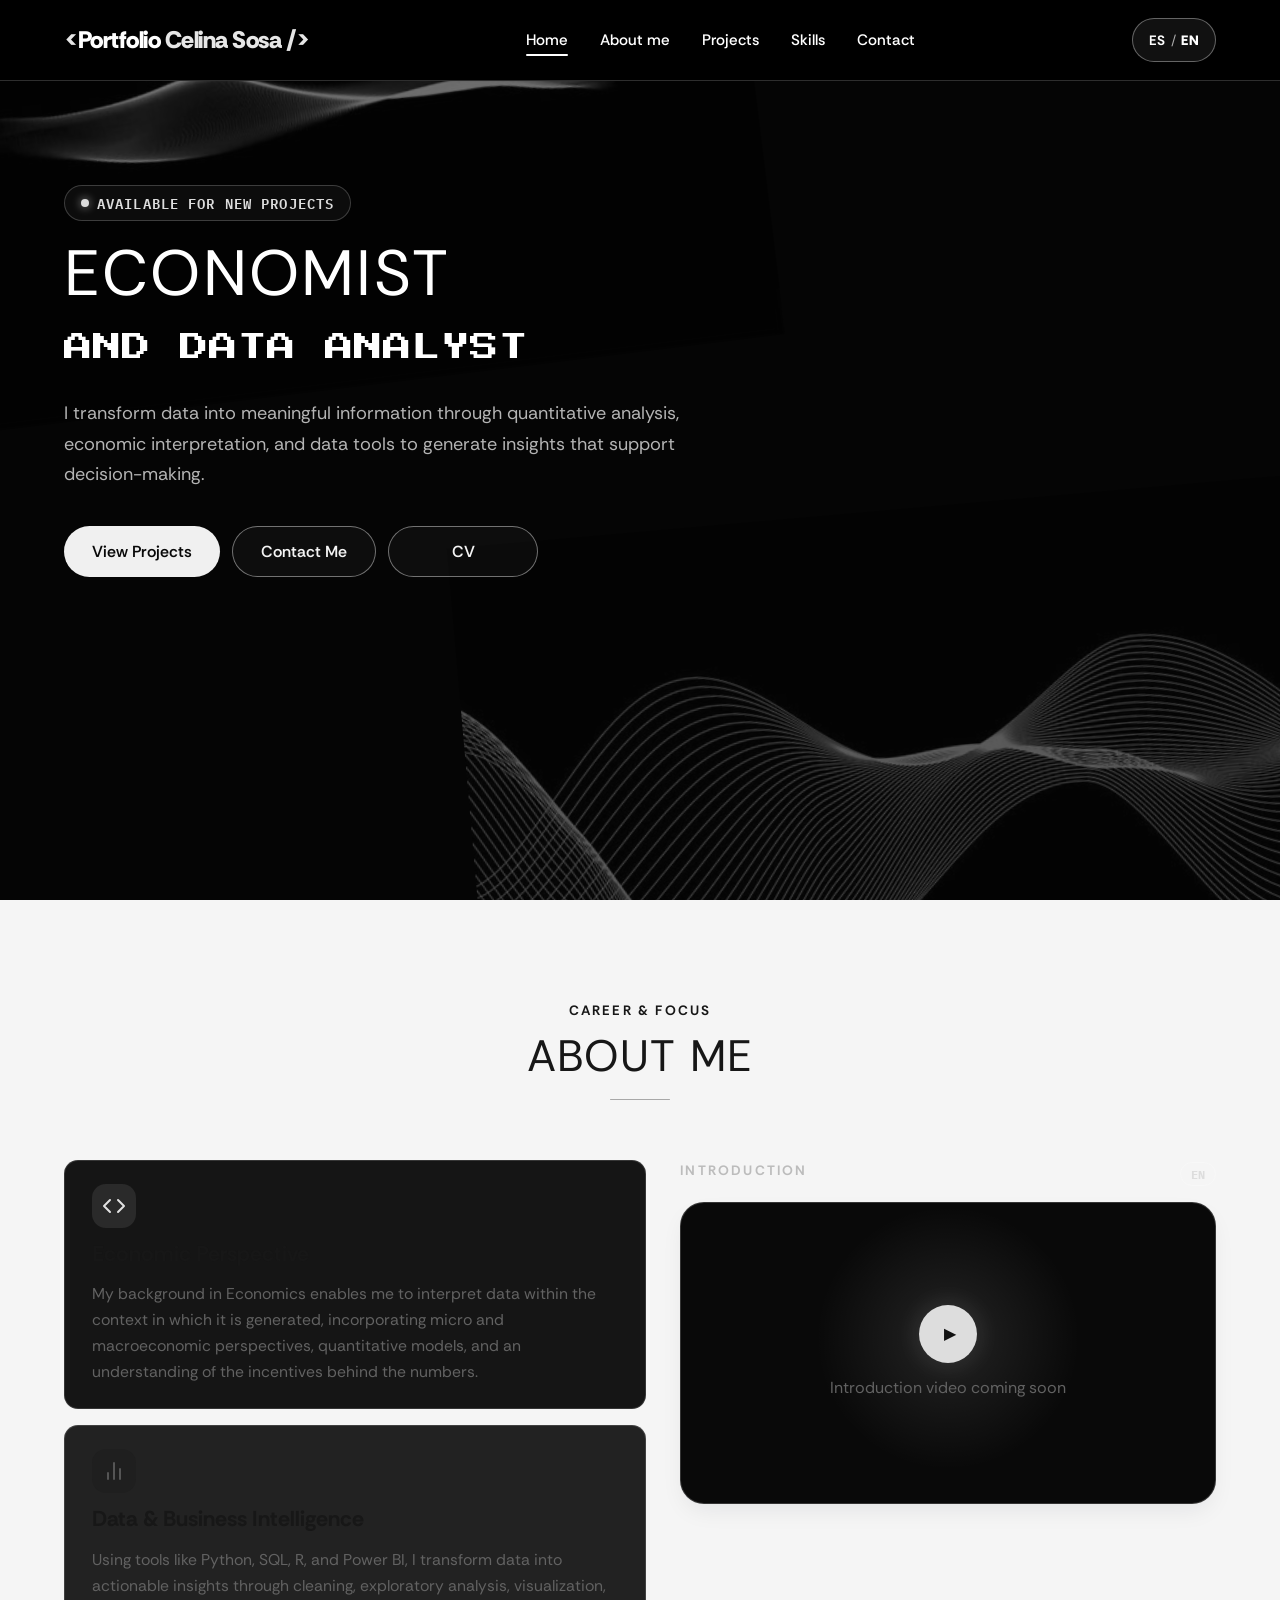
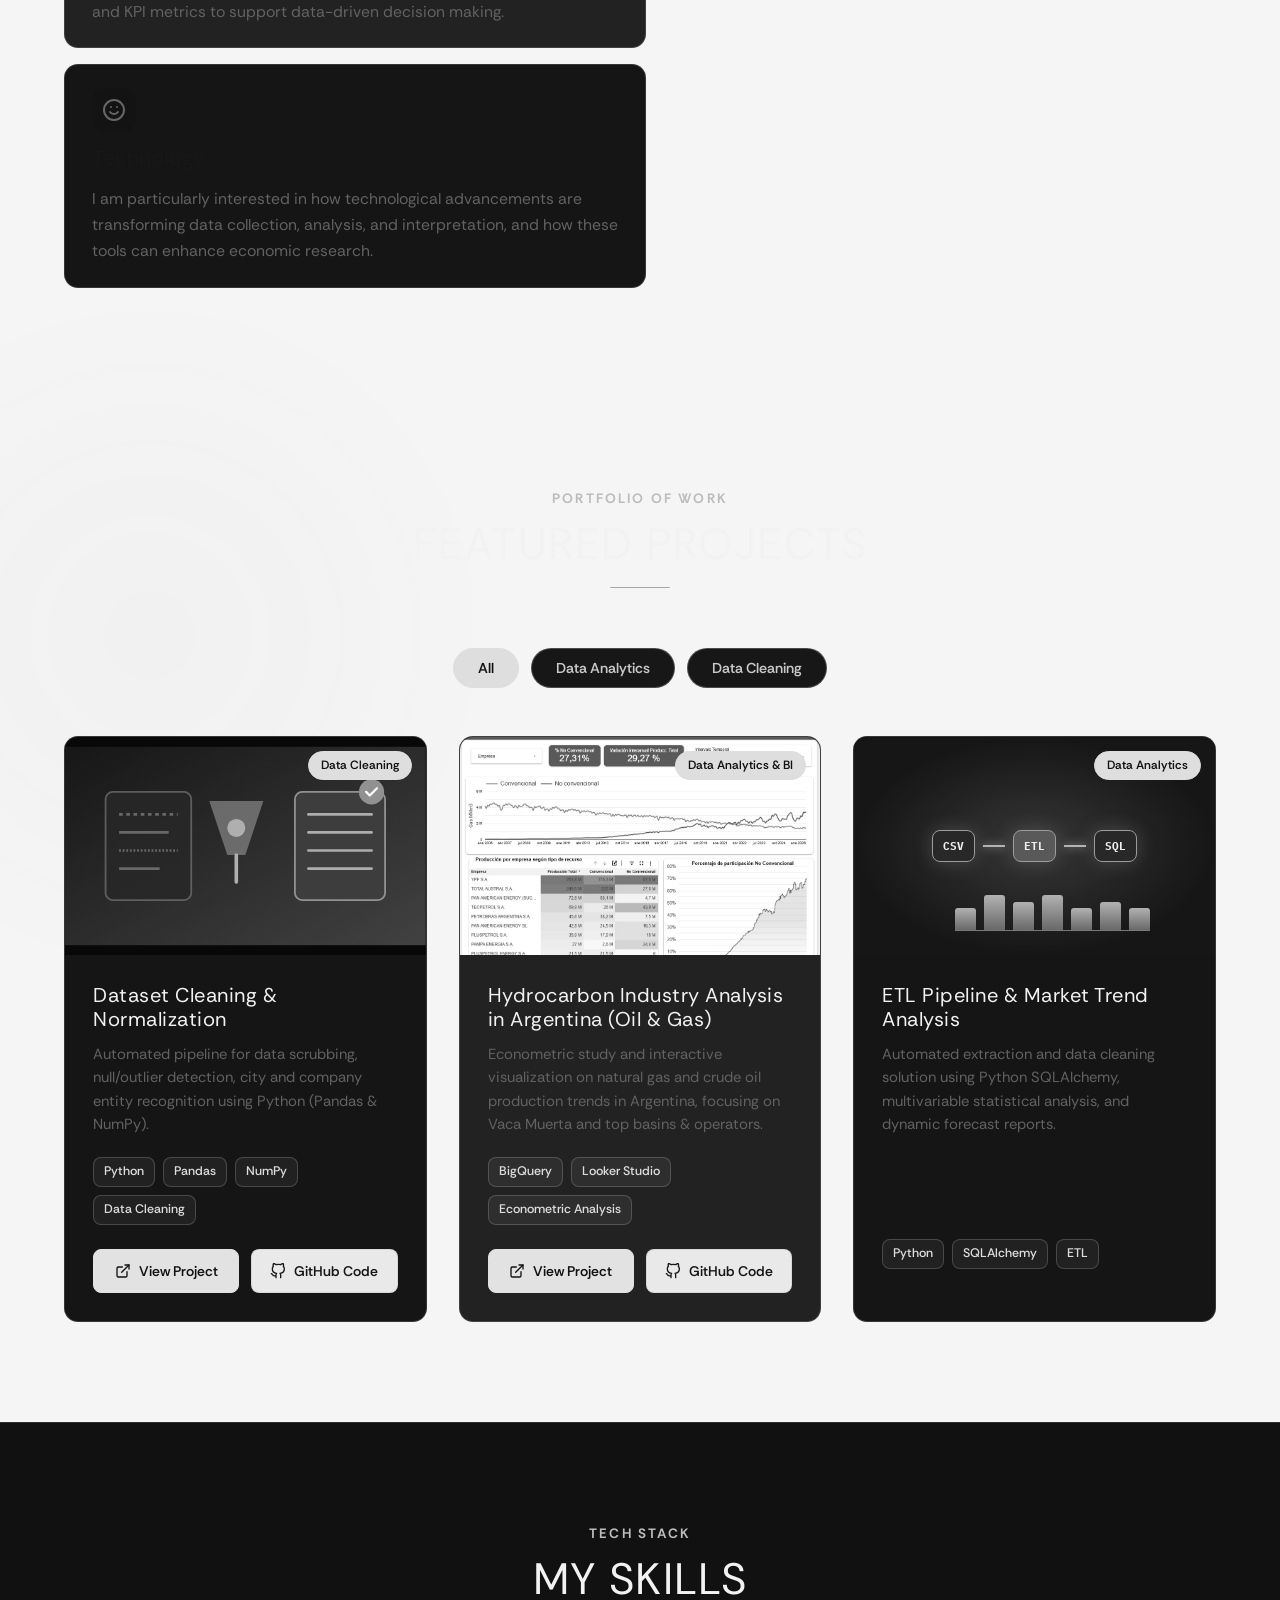
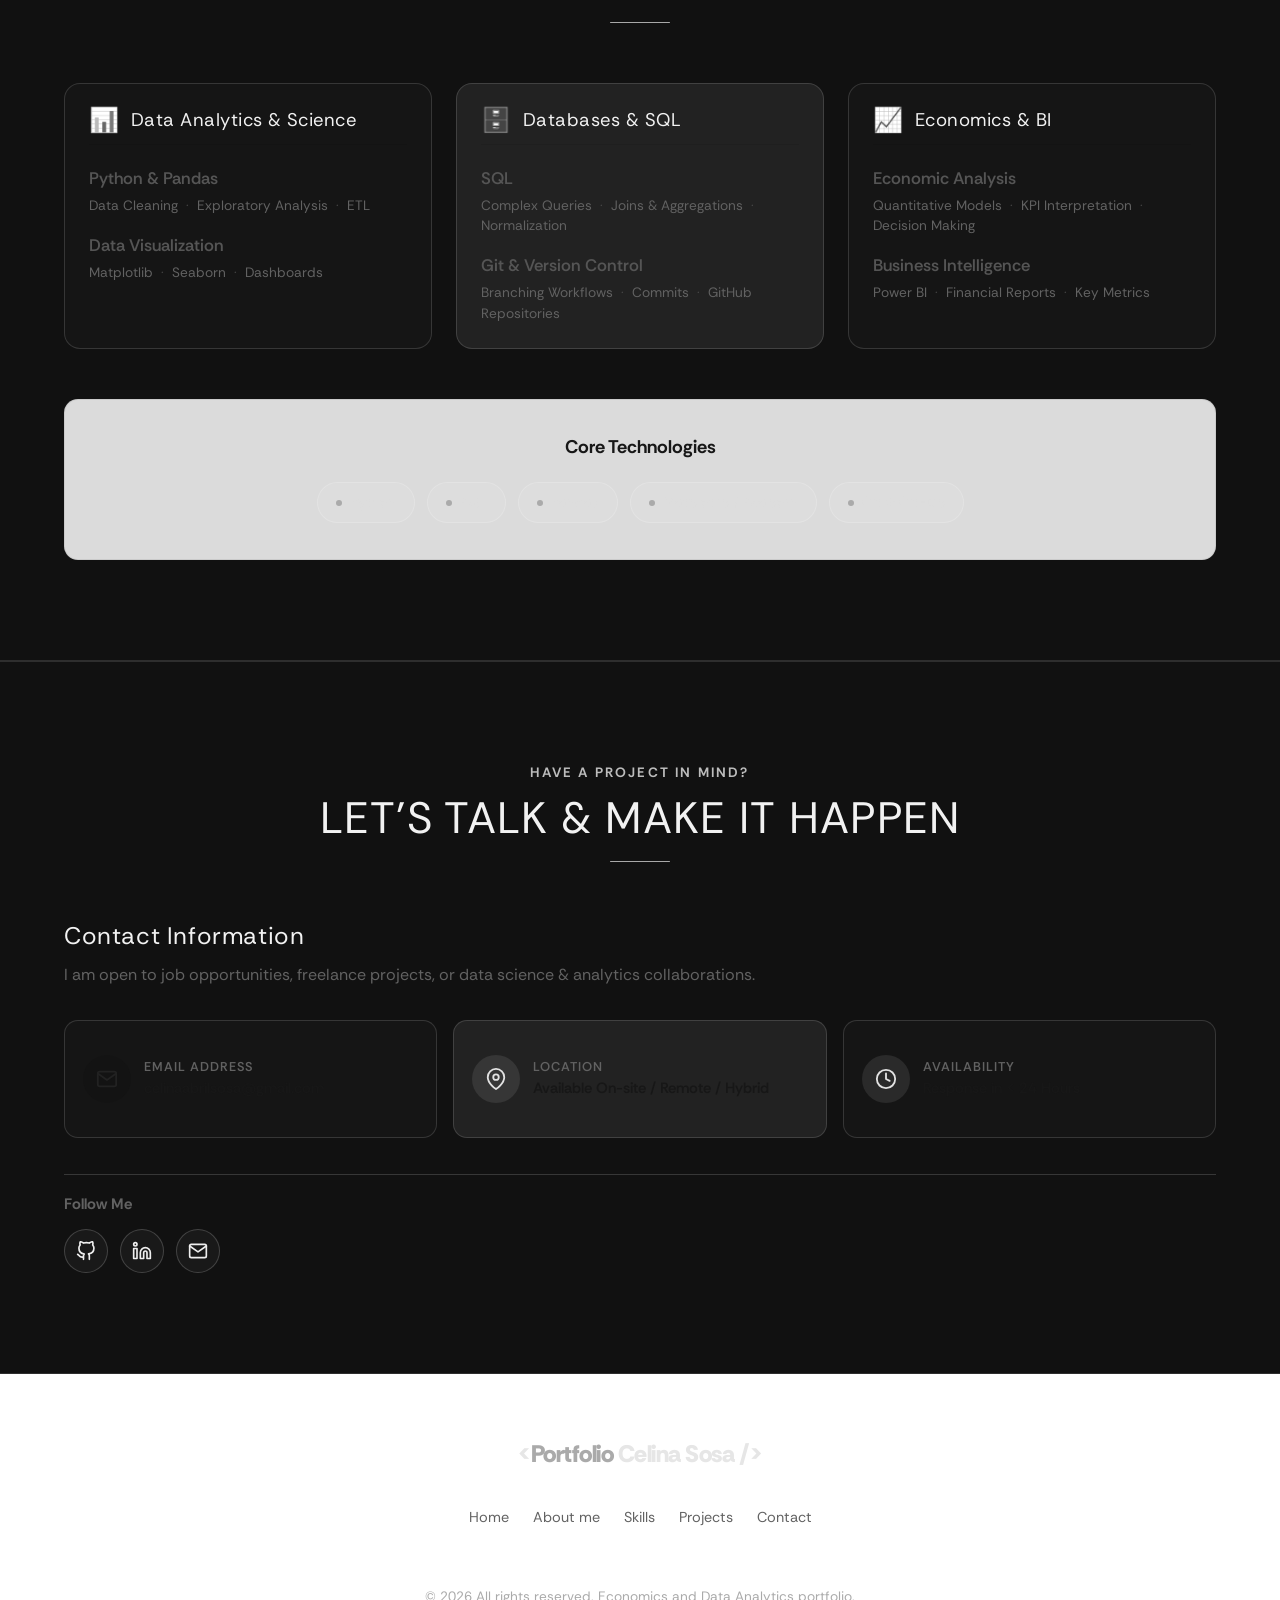
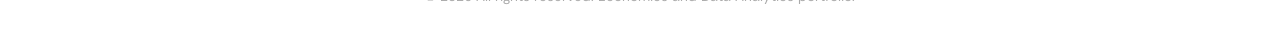
==== index.html @ a2375ee2 "New hero and main" ====
<!DOCTYPE html>
<html lang="es" data-theme="dark">

<head>
  <meta charset="UTF-8">
  <meta name="viewport" content="width=device-width, initial-scale=1.0">
  <meta name="description" content="Portfolio profesional de Analista de Datos. Proyectos, habilidades y contacto."
    data-i18n-content="meta_description">
  <meta name="author" content=" Analista de Datos">
  <title data-i18n="doc_title">Portfolio Profesional | Data Analyst</title>

  <!-- Preconnect para Google Fonts -->
  <link rel="preconnect" href="https://fonts.googleapis.com">
  <link rel="preconnect" href="https://fonts.gstatic.com" crossorigin>
  <link
    href="https://fonts.googleapis.com/css2?family=IBM+Plex+Mono:wght@400;500;600;700&family=Rethink+Sans:ital,wght@0,400..800;1,400..800&display=swap"
    rel="stylesheet">

  <!-- CSS Principal -->
  <link rel="stylesheet" href="style.css">
</head>

<body>

  <!-- Background Animated Gradient Glows -->
  <div class="bg-glow bg-glow-1" aria-hidden="true"></div>
  <div class="bg-glow bg-glow-2" aria-hidden="true"></div>

  <!-- Header / Navegación Sticky -->
  <header class="navbar" id="navbar">
    <div class="container nav-container">
      <a href="#hero" class="brand-logo" aria-label="Ir al inicio" data-i18n-aria="aria_logo">
        <span class="brand-accent">&lt;</span>Portfolio<span class="brand-highlight"> Celina Sosa</span><span
          class="brand-accent">
          /&gt;</span>
      </a>

      <!-- Menú de navegación de escritorio -->
      <nav class="nav-menu" id="nav-menu" aria-label="Navegación principal" data-i18n-aria="aria_nav">
        <ul class="nav-list">
          <li class="nav-item"><a href="#hero" class="nav-link active" data-i18n="nav_home">Inicio</a></li>
          <li class="nav-item"><a href="#about" class="nav-link" data-i18n="nav_about">Sobre mí</a></li>
          <li class="nav-item"><a href="#projects" class="nav-link" data-i18n="nav_projects">Proyectos</a></li>
          <li class="nav-item"><a href="#skills" class="nav-link" data-i18n="nav_skills">Habilidades</a></li>
          <li class="nav-item"><a href="#contact" class="nav-link" data-i18n="nav_contact">Contacto</a></li>
        </ul>
      </nav>

      <div class="nav-actions">
        <!-- Botón Cambio de Idioma ES / EN -->
        <button id="lang-toggle" class="lang-toggle-btn" aria-label="Switch to English"
          title="Cambiar idioma / Switch language">
          <span class="lang-option lang-es active">ES</span>
          <span class="lang-divider">/</span>
          <span class="lang-option lang-en">EN</span>
        </button>


        <!-- Botón Hamburguesa Móvil -->
        <button id="hamburger-btn" class="hamburger-btn" aria-label="Abrir menú de navegación" aria-expanded="false"
          aria-controls="nav-menu" data-i18n-aria="aria_hamburger">
          <span class="hamburger-line"></span>
          <span class="hamburger-line"></span>
          <span class="hamburger-line"></span>
        </button>
      </div>
    </div>
  </header>

  <main>
    <!-- Sección Principal (Hero) -->
    <section id="hero" class="hero-section">
      <div class="hero-waves" aria-hidden="true">
        <img class="hero-wave hero-wave-soft" src="assets/hero-wave-soft.jpeg" alt="">
        <img class="hero-wave hero-wave-mesh" src="assets/hero-wave-mesh.jpeg" alt="">
      </div>
      <div class="hero-intro">
        <div class="hero-intro-copy">
          <h2 data-i18n="intro_title">Portfolio de Celina Sosa</h2>
        </div>
        <div class="hero-intro-visual"><img src="assets/motion.gif" alt="" fetchpriority="high"></div>
      </div>
      <div class="container hero-grid">
        <div class="hero-content">
          <div class="badge-pill"><span class="status-dot"></span><span data-i18n="hero_badge">Disponible para nuevos
              proyectos</span></div>
          <h1 class="hero-title"><span data-i18n="hero_title_line1">Economista</span><br><span
              class="gradient-text role-code-font" data-i18n="hero_title_line2">y analista de datos</span></h1>
          <p class="hero-description" data-i18n="hero_desc">Transformo datos en información relevante mediante el
            análisis cuantitativo, la interpretación económica y herramientas tecnológicas para generar insights que
            apoyen la toma de decisiones.</p>
          <div class="hero-cta-group">
            <a href="#projects" class="btn btn-primary"><span data-i18n="hero_cta_projects">Ver Proyectos</span></a>
            <a href="#contact" class="btn btn-outline"><span data-i18n="hero_cta_contact">Contactarme</span></a>
            <a class="btn btn-outline cv-button" data-cv-link
              href="https://drive.google.com/file/d/1ztenCjvFiGhEvRjSkT341lJu-cEthqbt/view?usp=sharing" target="_blank"
              rel="noopener noreferrer" data-i18n="cv_download" data-i18n-title="cv_title"
              title="Descargar CV en español">CV</a>
          </div>
        </div>
      </div>
    </section>

    <!-- Sección Sobre Mí -->
    <section id="about" class="section">
      <div class="container">
        <div class="section-header text-center">
          <span class="section-subtitle" data-i18n="about_subtitle">Trayectoria & Enfoque</span>
          <h2 class="section-title" data-i18n="about_title">Sobre Mí</h2>
          <div class="title-underline"></div>
        </div>

        <div class="about-layout">
          <div class="about-copy">
            <div class="about-card glass-card">
              <div class="about-icon">
                <svg xmlns="http://www.w3.org/2000/svg" width="32" height="32" viewBox="0 0 24 24" fill="none"
                  stroke="currentColor" stroke-width="2" stroke-linecap="round" stroke-linejoin="round">
                  <polyline points="16 18 22 12 16 6"></polyline>
                  <polyline points="8 6 2 12 8 18"></polyline>
                </svg>
              </div>
              <h3 data-i18n="about_card1_title">Perspectiva Económica</h3>
              <p data-i18n="about_card1_desc">
                Mi formación en Economía me permite interpretar los datos dentro del contexto en el que se generan,
                incorporando una perspectiva micro y macroeconómica, modelos cuantitativos y una comprensión de los
                incentivos y relaciones que existen detrás de los números.
              </p>
            </div>

            <div class="about-card glass-card">
              <div class="about-icon icon-emerald">
                <svg xmlns="http://www.w3.org/2000/svg" width="32" height="32" viewBox="0 0 24 24" fill="none"
                  stroke="currentColor" stroke-width="2" stroke-linecap="round" stroke-linejoin="round">
                  <line x1="18" y1="20" x2="18" y2="10"></line>
                  <line x1="12" y1="20" x2="12" y2="4"></line>
                  <line x1="6" y1="20" x2="6" y2="14"></line>
                </svg>
              </div>
              <h3 data-i18n="about_card2_title">Data & Business Intelligence</h3>
              <p data-i18n="about_card2_desc">
                A partir de herramientas como Python, SQL, R y Power BI, transformo datos en información útil mediante
                procesos de limpieza, análisis, visualización y construcción
                de KPIs, buscando responder preguntas concretas y facilitar la toma de decisiones.
              </p>
            </div>

            <div class="about-card glass-card">
              <div class="about-icon icon-purple">
                <svg xmlns="http://www.w3.org/2000/svg" width="32" height="32" viewBox="0 0 24 24" fill="none"
                  stroke="currentColor" stroke-width="2" stroke-linecap="round" stroke-linejoin="round">
                  <circle cx="12" cy="12" r="10"></circle>
                  <path d="M8 14s1.5 2 4 2 4-2 4-2"></path>
                  <line x1="9" y1="9" x2="9.01" y2="9"></line>
                  <line x1="15" y1="9" x2="15.01" y2="9"></line>
                </svg>
              </div>
              <h3 data-i18n="about_card3_title">Tecnología</h3>
              <p data-i18n="about_card3_desc">
                Me interesa especialmente cómo los avances tecnológicos están transformando la forma en que recopilamos,
                analizamos e interpretamos información, y cómo estas herramientas pueden potenciar el análisis
                económico.
              </p>
            </div>
          </div>
          <div class="about-video-column">
            <div class="video-heading"><span class="section-subtitle" data-i18n="video_label">Presentación</span><span
                class="video-language" id="video-language">ES</span></div>
            <div class="video-frame" id="video-frame">
              <iframe id="about-video" title="Video de presentación de Celina Sosa" src=""
                allow="accelerometer; autoplay; clipboard-write; encrypted-media; gyroscope; picture-in-picture; web-share"
                referrerpolicy="strict-origin-when-cross-origin" allowfullscreen hidden></iframe>
              <div class="video-placeholder" id="video-placeholder"><span class="play-icon">▶</span>
                <p data-i18n="video_placeholder">Video de presentación próximamente</p>
              </div>
            </div>
          </div>
        </div>
      </div>
    </section>

    <!-- Sección Proyectos -->
    <section id="projects" class="section">
      <div class="container">
        <div class="section-header text-center">
          <span class="section-subtitle" data-i18n="projects_subtitle">Portafolio de Trabajos</span>
          <h2 class="section-title" data-i18n="projects_title">Proyectos Destacados</h2>
          <div class="title-underline"></div>
        </div>

        <!-- Filtros de Proyectos -->
        <div class="project-filters">
          <button class="filter-btn active" data-filter="all" data-i18n="filter_all">Todos</button>
          <button class="filter-btn" data-filter="data" data-i18n="filter_data">Análisis de Datos</button>
          <button class="filter-btn" data-filter="cleaning" data-i18n="filter_cleaning">Limpieza de Datos</button>
        </div>

        <!-- Grilla de Proyectos -->
        <div class="projects-grid" id="projects-grid">

          <!-- Proyecto 1: Limpieza & Transformación de Datos -->
          <article class="project-card glass-card" data-category="cleaning">
            <div class="project-image-container">
              <div class="project-illustration illustration-cleaning">
                <svg xmlns="http://www.w3.org/2000/svg" viewBox="0 0 400 220" width="100%" height="100%">
                  <rect width="400" height="220" fill="url(#cleanGrad)" />
                  <defs>
                    <linearGradient id="cleanGrad" x1="0%" y1="0%" x2="100%" y2="100%">
                      <stop offset="0%" stop-color="#0f172a" />
                      <stop offset="100%" stop-color="#134e4a" />
                    </linearGradient>
                  </defs>
                  <!-- Data cleaning / filtering visual -->
                  <!-- Raw dirty data block -->
                  <rect x="45" y="50" width="95" height="120" rx="8" fill="#1e293b" stroke="#f43f5e" stroke-width="2"
                    opacity="0.85" />
                  <line x1="60" y1="75" x2="125" y2="75" stroke="#f43f5e" stroke-width="3" stroke-dasharray="4,4" />
                  <line x1="60" y1="95" x2="115" y2="95" stroke="#f43f5e" stroke-width="3" />
                  <line x1="60" y1="115" x2="125" y2="115" stroke="#f43f5e" stroke-width="3" stroke-dasharray="2,2" />
                  <line x1="60" y1="135" x2="105" y2="135" stroke="#f43f5e" stroke-width="3" />

                  <!-- Funnel / Filter Process -->
                  <polygon points="160,60 220,60 200,120 180,120" fill="#0d9488" opacity="0.85" />
                  <path d="M 190 120 L 190 150" stroke="#2dd4bf" stroke-width="4" stroke-linecap="round" />
                  <circle cx="190" cy="90" r="10" fill="#2dd4bf" />

                  <!-- Clean purified data block -->
                  <rect x="255" y="50" width="100" height="120" rx="8" fill="#064e3b" stroke="#10b981"
                    stroke-width="2" />
                  <line x1="270" y1="75" x2="340" y2="75" stroke="#34d399" stroke-width="3" stroke-linecap="round" />
                  <line x1="270" y1="95" x2="340" y2="95" stroke="#34d399" stroke-width="3" stroke-linecap="round" />
                  <line x1="270" y1="115" x2="340" y2="115" stroke="#34d399" stroke-width="3" stroke-linecap="round" />
                  <line x1="270" y1="135" x2="340" y2="135" stroke="#34d399" stroke-width="3" stroke-linecap="round" />
                  <!-- Checkmark on clean data -->
                  <circle cx="340" cy="50" r="14" fill="#10b981" />
                  <path d="M 334 50 L 338 54 L 346 46" fill="none" stroke="#ffffff" stroke-width="2.5"
                    stroke-linecap="round" stroke-linejoin="round" />
                </svg>
              </div>
              <span class="project-category-tag" data-i18n="tag_cleaning">Limpieza de Datos</span>
            </div>
            <div class="project-content">
              <h3 class="project-title" data-i18n="p1_title">Limpieza & Normalización de Datasets</h3>
              <p class="project-description" data-i18n="p1_desc">
                Pipeline automatizado para depuración, detección de valores nulos/anómalos, reconocimiento de
                localidades y empresas utilizando Python (Pandas y Numpy).
              </p>
              <div class="project-techs">
                <span class="tag">Python</span>
                <span class="tag">Pandas</span>
                <span class="tag">NumPy</span>
                <span class="tag">Data Cleaning</span>
              </div>
              <div class="project-links">
                <button class="btn-project btn-project-primary" onclick="openModal('modal-limpieza-datos')">
                  <svg xmlns="http://www.w3.org/2000/svg" width="16" height="16" viewBox="0 0 24 24" fill="none"
                    stroke="currentColor" stroke-width="2" stroke-linecap="round" stroke-linejoin="round">
                    <path d="M18 13v6a2 2 0 0 1-2 2H5a2 2 0 0 1-2-2V8a2 2 0 0 1 2-2h6"></path>
                    <polyline points="15 3 21 3 21 9"></polyline>
                    <line x1="10" y1="14" x2="21" y2="3"></line>
                  </svg>
                  <span data-i18n="btn_view_project">Ver Proyecto</span>
                </button>
                <a href="https://github.com/EconoCelina/Perfil-Exportador-de-Santa-Fe" target="_blank"
                  rel="noopener noreferrer" class="btn-project btn-project-github">
                  <svg xmlns="http://www.w3.org/2000/svg" width="16" height="16" viewBox="0 0 24 24" fill="none"
                    stroke="currentColor" stroke-width="2" stroke-linecap="round" stroke-linejoin="round">
                    <path
                      d="M9 19c-5 1.5-5-2.5-7-3m14 6v-3.87a3.37 3.37 0 0 0-.94-2.61c3.14-.35 6.44-1.54 6.44-7A5.44 5.44 0 0 0 20 4.77 5.07 5.07 0 0 0 19.91 1S18.73.65 16 2.48a13.38 13.38 0 0 0-7 0C6.27.65 5.09 1 5.09 1A5.07 5.07 0 0 0 5 4.77a5.44 5.44 0 0 0-1.5 3.78c0 5.42 3.3 6.61 6.44 7A3.37 3.37 0 0 0 9 18.13V22">
                    </path>
                  </svg>
                  <span data-i18n="btn_github">Código en GitHub</span>
                </a>
              </div>
            </div>
          </article>

          <!-- Proyecto 2: Análisis de la Industria Hidrocarburífera (Petróleo & Gas) -->
          <article class="project-card glass-card" data-category="data">
            <div class="project-image-container">
              <div class="project-illustration illustration-petroleum">
                <img class="project-cover-image" src="assets/dashboard_gas.jpeg"
                  alt="Dashboard de análisis de producción de gas" loading="lazy">
                <svg class="project-cover-fallback" xmlns="http://www.w3.org/2000/svg" viewBox="0 0 400 220"
                  width="100%" height="100%">
                  <defs>
                    <linearGradient id="petroGrad" x1="0%" y1="0%" x2="100%" y2="100%">
                      <stop offset="0%" stop-color="#0f172a" />
                      <stop offset="100%" stop-color="#1e3a8a" />
                    </linearGradient>
                  </defs>
                  <rect width="400" height="220" fill="url(#petroGrad)" />
                  <circle cx="200" cy="110" r="60" fill="#3b82f6" opacity="0.15" />
                  <path d="M 120 150 L 170 110 L 220 130 L 280 70" stroke="#60a5fa" stroke-width="4" fill="none"
                    stroke-linecap="round" />
                  <circle cx="280" cy="70" r="6" fill="#93c5fd" />
                </svg>
              </div>
              <span class="project-category-tag" data-i18n="tag_data_bi">Análisis de Datos & BI</span>
            </div>
            <div class="project-content">
              <h3 class="project-title" data-i18n="p2_title">Análisis de la Producción de Gas en Argentina</h3>
              <p class="project-description" data-i18n="p2_desc">
                Estudio económico y visualización interactiva sobre la evolución de la producción de gas en Argentina,
                enfocado en el impacto de Vaca Muerta y el perfil de las empresas operadoras.
              </p>
              <div class="project-techs">
                <span class="tag">BigQuery</span>
                <span class="tag">Looker Studio</span>
                <span class="tag" data-i18n="tag_econometrics">Análisis Económico</span>
              </div>
              <div class="project-links">
                <button class="btn-project btn-project-primary" onclick="openModal('modal-petroleo-gas')">
                  <svg xmlns="http://www.w3.org/2000/svg" width="16" height="16" viewBox="0 0 24 24" fill="none"
                    stroke="currentColor" stroke-width="2" stroke-linecap="round" stroke-linejoin="round">
                    <path d="M18 13v6a2 2 0 0 1-2 2H5a2 2 0 0 1-2-2V8a2 2 0 0 1 2-2h6"></path>
                    <polyline points="15 3 21 3 21 9"></polyline>
                    <line x1="10" y1="14" x2="21" y2="3"></line>
                  </svg>
                  <span data-i18n="btn_view_project">Ver Proyecto</span>
                </button>
                <a href="https://github.com/Data-analyst-Herrera-Sosa/Argentina_petroleo_gas" target="_blank"
                  rel="noopener noreferrer" class="btn-project btn-project-github">
                  <svg xmlns="http://www.w3.org/2000/svg" width="16" height="16" viewBox="0 0 24 24" fill="none"
                    stroke="currentColor" stroke-width="2" stroke-linecap="round" stroke-linejoin="round">
                    <path
                      d="M9 19c-5 1.5-5-2.5-7-3m14 6v-3.87a3.37 3.37 0 0 0-.94-2.61c3.14-.35 6.44-1.54 6.44-7A5.44 5.44 0 0 0 20 4.77 5.07 5.07 0 0 0 19.91 1S18.73.65 16 2.48a13.38 13.38 0 0 0-7 0C6.27.65 5.09 1 5.09 1A5.07 5.07 0 0 0 5 4.77a5.44 5.44 0 0 0-1.5 3.78c0 5.42 3.3 6.61 6.44 7A3.37 3.37 0 0 0 9 18.13V22">
                    </path>
                  </svg>
                  <span data-i18n="btn_github">Código en GitHub</span>
                </a>
              </div>
            </div>
          </article>
          <article class="project-card glass-card" data-category="data">
            <div class="project-image-container">
              <div class="project-cover cover-etl">
                <div class="etl-node">CSV</div>
                <div class="etl-line"></div>
                <div class="etl-node etl-node-main">ETL</div>
                <div class="etl-line"></div>
                <div class="etl-node">SQL</div>
                <div class="etl-chart"><i></i><i></i><i></i><i></i><i></i><i></i><i></i></div>
              </div><span class="project-category-tag" data-i18n="tag_data">Análisis de Datos</span>
            </div>
            <div class="project-content">
              <h3 class="project-title" data-i18n="p4_title">Pipeline ETL & Análisis de Tendencias de Mercado</h3>
              <p class="project-description" data-i18n="p4_desc">Extracción automatizada, limpieza y análisis de
                tendencias con reportes dinámicos.</p>
              <div class="project-techs"><span class="tag">Python</span><span class="tag">SQLAlchemy</span><span
                  class="tag">ETL</span></div>
            </div>
          </article>

        </div>
      </div>
    </section>

    <!-- Sección Habilidades -->
    <section id="skills" class="section bg-surface-alt">
      <div class="container">
        <div class="section-header text-center">
          <span class="section-subtitle" data-i18n="skills_subtitle">Stack Tecnológico</span>
          <h2 class="section-title" data-i18n="skills_title">Mis Habilidades</h2>
          <div class="title-underline"></div>
        </div>

        <!-- Grilla Compacta de Habilidades (Category Cards) -->
        <div class="skills-compact-grid">

          <!-- Categoria 1: Data Analytics -->
          <div class="skill-category-card glass-card">
            <div class="category-header">
              <span class="category-icon">📊</span>
              <h3 class="category-title" data-i18n="skills_cat1_title">Data Analytics & Science</h3>
            </div>
            <div class="skills-list">
              <div class="skill-item">
                <span class="skill-tech-name">Python & Pandas</span>
                <span class="skill-desc" data-i18n-html="skills_item_py_desc">Data Cleaning <span
                    class="skill-desc-bullet">·</span> Exploratory Analysis
                  <span class="skill-desc-bullet">·</span> ETL</span>
              </div>
              <div class="skill-item">
                <span class="skill-tech-name" data-i18n="skills_item_vis_title">Visualización de Datos</span>
                <span class="skill-desc" data-i18n-html="skills_item_vis_desc">Matplotlib <span
                    class="skill-desc-bullet">·</span> Seaborn <span class="skill-desc-bullet">·</span>
                  Dashboards</span>
              </div>
            </div>
          </div>

          <!-- Categoria 2: Bases de Datos -->
          <div class="skill-category-card glass-card">
            <div class="category-header">
              <span class="category-icon">🗄️</span>
              <h3 class="category-title" data-i18n="skills_cat2_title">Bases de Datos & SQL</h3>
            </div>
            <div class="skills-list">
              <div class="skill-item">
                <span class="skill-tech-name">SQL</span>
                <span class="skill-desc" data-i18n-html="skills_item_sql_desc">Consultas Complejas <span
                    class="skill-desc-bullet">·</span> Joins &
                  Aggregations <span class="skill-desc-bullet">·</span> Normalización</span>
              </div>
              <div class="skill-item">
                <span class="skill-tech-name" data-i18n="skills_item_git_title">Git & Control de Versiones</span>
                <span class="skill-desc" data-i18n-html="skills_item_git_desc">Flujo de Ramas <span
                    class="skill-desc-bullet">·</span> Commits <span class="skill-desc-bullet">·</span> Repositorios
                  GitHub</span>
              </div>
            </div>
          </div>

          <!-- Categoria 3: Economía & BI -->
          <div class="skill-category-card glass-card">
            <div class="category-header">
              <span class="category-icon">📈</span>
              <h3 class="category-title" data-i18n="skills_cat3_title">Economía & BI</h3>
            </div>
            <div class="skills-list">
              <div class="skill-item">
                <span class="skill-tech-name" data-i18n="skills_item_econ_title">Análisis Económico</span>
                <span class="skill-desc" data-i18n-html="skills_item_econ_desc">Modelos Cuantitativos <span
                    class="skill-desc-bullet">·</span> Interpretación
                  de KPIs <span class="skill-desc-bullet">·</span> Toma de Decisiones</span>
              </div>
              <div class="skill-item">
                <span class="skill-tech-name">Business Intelligence</span>
                <span class="skill-desc" data-i18n-html="skills_item_bi_desc">Power BI <span
                    class="skill-desc-bullet">·</span> Reportes Financieros <span class="skill-desc-bullet">·</span>
                  Indicadores Clave</span>
              </div>
            </div>
          </div>
        </div>

        <!-- Badges de Tecnologías -->
        <div class="tech-badges-wrapper">
          <h4 class="badges-title" data-i18n="skills_badges_title">Tecnologías Principales</h4>
          <div class="tech-badges-container">
            <span class="tech-badge"><i class="badge-dot"></i> Python</span>
            <span class="tech-badge"><i class="badge-dot"></i> SQL</span>
            <span class="tech-badge"><i class="badge-dot"></i> Pandas</span>
            <span class="tech-badge"><i class="badge-dot"></i> Matplotlib / Seaborn</span>
            <span class="tech-badge"><i class="badge-dot"></i> Git & GitHub</span>
          </div>
        </div>
      </div>
    </section>

    <!-- Sección Contacto -->
    <section id="contact" class="section bg-surface-alt">
      <div class="container">
        <div class="section-header text-center">
          <span class="section-subtitle" data-i18n="contact_subtitle">¿Tienes un proyecto en mente?</span>
          <h2 class="section-title" data-i18n="contact_title">Hablemos y Hagámoslo Realidad</h2>
          <div class="title-underline"></div>
        </div>

        <div class="contact-grid">
          <!-- Información de contacto -->
          <div class="contact-info-wrapper">
            <h3 class="contact-subtitle" data-i18n="contact_info_subtitle">Información de Contacto</h3>
            <p class="contact-text" data-i18n="contact_info_text">
              Estoy abierto a oportunidades laborales, proyectos freelance o colaboraciones de
              ciencia/análisis de datos.
            </p>

            <div class="contact-cards">
              <a href="mailto:celinaabrilsosa@gmail.com" class="contact-card glass-card">
                <div class="contact-icon">
                  <svg xmlns="http://www.w3.org/2000/svg" width="22" height="22" viewBox="0 0 24 24" fill="none"
                    stroke="currentColor" stroke-width="2" stroke-linecap="round" stroke-linejoin="round">
                    <path d="M4 4h16c1.1 0 2 .9 2 2v12c0 1.1-.9 2-2 2H4c-1.1 0-2-.9-2-2V6c0-1.1.9-2 2-2z"></path>
                    <polyline points="22,6 12,13 2,6"></polyline>
                  </svg>
                </div>
                <div class="contact-details">
                  <span class="contact-label" data-i18n="contact_email_label">Correo Electrónico</span>
                  <span class="contact-value">celinaabrilsosa@gmail.com</span>
                </div>
              </a>

              <div class="contact-card glass-card">
                <div class="contact-icon icon-emerald">
                  <svg xmlns="http://www.w3.org/2000/svg" width="22" height="22" viewBox="0 0 24 24" fill="none"
                    stroke="currentColor" stroke-width="2" stroke-linecap="round" stroke-linejoin="round">
                    <path d="M21 10c0 7-9 13-9 13s-9-6-9-13a9 9 0 0 1 18 0z"></path>
                    <circle cx="12" cy="10" r="3"></circle>
                  </svg>
                </div>
                <div class="contact-details">
                  <span class="contact-label" data-i18n="contact_location_label">Ubicación</span>
                  <span class="contact-value" data-i18n="contact_location_val">Disponible Presencial / Remoto /
                    Híbrido</span>
                </div>
              </div>

              <div class="contact-card glass-card">
                <div class="contact-icon icon-purple">
                  <svg xmlns="http://www.w3.org/2000/svg" width="22" height="22" viewBox="0 0 24 24" fill="none"
                    stroke="currentColor" stroke-width="2" stroke-linecap="round" stroke-linejoin="round">
                    <circle cx="12" cy="12" r="10"></circle>
                    <polyline points="12 6 12 12 16 14"></polyline>
                  </svg>
                </div>
                <div class="contact-details">
                  <span class="contact-label" data-i18n="contact_avail_label">Disponibilidad</span>
                  <span class="contact-value" data-i18n="contact_avail_val">Respuesta en &lt; 24 Horas</span>
                </div>
              </div>
            </div>

            <div class="social-links-wrapper">
              <h4 class="social-title" data-i18n="social_title">Sígueme en Redes</h4>
              <div class="social-icons">
                <a href="https://github.com/EconoCelina" target="_blank" rel="noopener noreferrer"
                  class="social-icon-btn" aria-label="Perfil de GitHub" data-i18n-aria="aria_github">
                  <svg xmlns="http://www.w3.org/2000/svg" width="20" height="20" viewBox="0 0 24 24" fill="none"
                    stroke="currentColor" stroke-width="2" stroke-linecap="round" stroke-linejoin="round">
                    <path
                      d="M9 19c-5 1.5-5-2.5-7-3m14 6v-3.87a3.37 3.37 0 0 0-.94-2.61c3.14-.35 6.44-1.54 6.44-7A5.44 5.44 0 0 0 20 4.77 5.07 5.07 0 0 0 19.91 1S18.73.65 16 2.48a13.38 13.38 0 0 0-7 0C6.27.65 5.09 1 5.09 1A5.07 5.07 0 0 0 5 4.77a5.44 5.44 0 0 0-1.5 3.78c0 5.42 3.3 6.61 6.44 7A3.37 3.37 0 0 0 9 18.13V22">
                    </path>
                  </svg>
                </a>
                <a href="https://www.linkedin.com/in/celina-sosa-950881220" target="_blank" rel="noopener noreferrer"
                  class="social-icon-btn" aria-label="Perfil de LinkedIn" data-i18n-aria="aria_linkedin">
                  <svg xmlns="http://www.w3.org/2000/svg" width="20" height="20" viewBox="0 0 24 24" fill="none"
                    stroke="currentColor" stroke-width="2" stroke-linecap="round" stroke-linejoin="round">
                    <path d="M16 8a6 6 0 0 1 6 6v7h-4v-7a2 2 0 0 0-2-2 2 2 0 0 0-2 2v7h-4v-7a6 6 0 0 1 6-6z"></path>
                    <rect x="2" y="9" width="4" height="12"></rect>
                    <circle cx="4" cy="4" r="2"></circle>
                  </svg>
                </a>
                <a href="mailto:celinaabrilsosa@gmail.com" class="social-icon-btn" aria-label="Enviar Email Directo"
                  data-i18n-aria="aria_email">
                  <svg xmlns="http://www.w3.org/2000/svg" width="20" height="20" viewBox="0 0 24 24" fill="none"
                    stroke="currentColor" stroke-width="2" stroke-linecap="round" stroke-linejoin="round">
                    <path d="M4 4h16c1.1 0 2 .9 2 2v12c0 1.1-.9 2-2 2H4c-1.1 0-2-.9-2-2V6c0-1.1.9-2 2-2z"></path>
                    <polyline points="22,6 12,13 2,6"></polyline>
                  </svg>
                </a>
              </div>
            </div>
          </div>

        </div>
      </div>
    </section>
  </main>

  <!-- Notification Toast -->
  <div id="toast" class="toast" role="alert" aria-live="assertive" aria-atomic="true">
    <div class="toast-icon">
      <svg xmlns="http://www.w3.org/2000/svg" width="20" height="20" viewBox="0 0 24 24" fill="none"
        stroke="currentColor" stroke-width="2" stroke-linecap="round" stroke-linejoin="round">
        <path d="M22 11.08V12a10 10 0 1 1-5.93-9.14"></path>
        <polyline points="22 4 12 14.01 9 11.01"></polyline>
      </svg>
    </div>
    <div class="toast-body">
      <span class="toast-title" id="toast-title" data-i18n="toast_title">¡Mensaje Enviado!</span>
      <span class="toast-desc" id="toast-desc" data-i18n="toast_desc">Gracias por contactarte. Te responderé
        pronto.</span>
    </div>
  </div>

  <!-- Footer -->
  <footer class="footer">
    <div class="container footer-content">
      <div class="footer-brand">
        <a href="#hero" class="brand-logo" aria-label="Ir al inicio" data-i18n-aria="aria_logo">
          <span class="brand-accent">&lt;</span>Portfolio<span class="brand-highlight"> Celina Sosa</span><span
            class="brand-accent">
            /&gt;</span>
        </a>
      </div>

      <div class="footer-links">
        <a href="#hero" data-i18n="nav_home">Inicio</a>
        <a href="#about" data-i18n="nav_about">Sobre mí</a>
        <a href="#skills" data-i18n="nav_skills">Habilidades</a>
        <a href="#projects" data-i18n="nav_projects">Proyectos</a>
        <a href="#contact" data-i18n="nav_contact">Contacto</a>
      </div>

      <div class="footer-bottom">
        <p>&copy; <span id="current-year">2026</span> <span data-i18n="footer_rights">Todos los derechos reservados.
            Portfolio profesional de Economía y Análisis de Datos.</span></p>
      </div>
    </div>
  </footer>

  <!-- Modal 1: Limpieza & Transformación de Datos -->
  <div id="modal-limpieza-datos" class="modal-backdrop modal-overlay" aria-hidden="true" role="dialog"
    aria-labelledby="modal-p5-title">
    <div class="modal-container modal-content glass-card">

      <!-- Modal Header -->
      <div class="modal-header">
        <div class="modal-badge-group">
          <span class="project-category-tag tag-emerald">
            <svg xmlns="http://www.w3.org/2000/svg" width="14" height="14" viewBox="0 0 24 24" fill="none"
              stroke="currentColor" stroke-width="2" stroke-linecap="round" stroke-linejoin="round">
              <path d="M22 11.08V12a10 10 0 1 1-5.93-9.14"></path>
              <polyline points="22 4 12 14.01 9 11.01"></polyline>
            </svg>
            <span data-i18n="modal_tag">Limpieza & Transformación de Datos</span>
          </span>
          <span class="modal-status-badge" data-i18n="modal_status">Caso Real & Production-Ready</span>
        </div>

        <button type="button" class="modal-close-btn modal-close" aria-label="Cerrar ventana de detalles"
          onclick="closeModal('modal-limpieza-datos')" data-i18n-aria="aria_modal_close">
          <svg xmlns="http://www.w3.org/2000/svg" width="22" height="22" viewBox="0 0 24 24" fill="none"
            stroke="currentColor" stroke-width="2" stroke-linecap="round" stroke-linejoin="round">
            <line x1="18" y1="6" x2="6" y2="18"></line>
            <line x1="6" y1="6" x2="18" y2="18"></line>
          </svg>
        </button>
      </div>

      <!-- Modal Body Content -->
      <div class="modal-body">

        <!-- 1. ENCABEZADO Y BADGES -->
        <div class="modal-hero-section">
          <h2 id="modal-p5-title" class="modal-main-title" data-i18n-html="modal_main_title">
            Limpieza & Transformación de Datos: <br>
            <span class="gradient-text-emerald">Perfil Exportador de Empresas Santafesinas</span>
          </h2>
          <p class="modal-tagline" data-i18n="modal_tagline">
            Sistema de Sanitización, Normalización y Consolidación de Datasets de Comercio Exterior
          </p>

          <!-- Badges de Tecnologías -->
          <div class="modal-tech-stack">
            <span class="tech-pill"><i class="dot dot-python"></i> Python</span>
            <span class="tech-pill"><i class="dot dot-pandas"></i> Pandas</span>
            <span class="tech-pill"><i class="dot dot-numpy"></i> NumPy</span>
            <span class="tech-pill"><i class="dot dot-tools"></i> unidecode</span>
            <span class="tech-pill"><i class="dot dot-tools"></i> openpyxl</span>
            <span class="tech-pill"><i class="dot dot-excel"></i> Excel</span>
            <span class="tech-pill"><i class="dot dot-powerbi"></i> Power BI</span>
          </div>
        </div>

        <!-- 2. MÉTRICAS CLAVE / TARJETAS RÁPIDAS (KPIs) -->
        <div class="modal-kpi-grid">
          <div class="kpi-card glass-card">
            <div class="kpi-icon icon-emerald">
              <svg xmlns="http://www.w3.org/2000/svg" width="24" height="24" viewBox="0 0 24 24" fill="none"
                stroke="currentColor" stroke-width="2" stroke-linecap="round" stroke-linejoin="round">
                <path d="M14 2H6a2 2 0 0 0-2 2v16a2 2 0 0 0 2 2h12a2 2 0 0 0 2-2V8z"></path>
                <polyline points="14 2 14 8 20 8"></polyline>
                <line x1="16" y1="13" x2="8" y2="13"></line>
                <line x1="16" y1="17" x2="8" y2="17"></line>
                <polyline points="10 9 9 9 8 9"></polyline>
              </svg>
            </div>
            <div class="kpi-content">
              <span class="kpi-number">81</span>
              <span class="kpi-label" data-i18n="modal_kpi1_label">Archivos Procesados</span>
              <span class="kpi-subtext" data-i18n="modal_kpi1_sub">Datasets Excel de origen (Softrade)</span>
            </div>
          </div>

          <div class="kpi-card glass-card">
            <div class="kpi-icon icon-purple">
              <svg xmlns="http://www.w3.org/2000/svg" width="24" height="24" viewBox="0 0 24 24" fill="none"
                stroke="currentColor" stroke-width="2" stroke-linecap="round" stroke-linejoin="round">
                <path d="M20 21v-2a4 4 0 0 0-4-4H8a4 4 0 0 0-4 4v2"></path>
                <circle cx="12" cy="7" r="4"></circle>
              </svg>
            </div>
            <div class="kpi-content">
              <span class="kpi-number">ETL Lead</span>
              <span class="kpi-label" data-i18n="modal_kpi2_label">Rol en el Proyecto</span>
              <span class="kpi-subtext" data-i18n="modal_kpi2_sub">Limpieza, Transformación e Integración</span>
            </div>
          </div>

          <div class="kpi-card glass-card">
            <div class="kpi-icon icon-cyan">
              <svg xmlns="http://www.w3.org/2000/svg" width="24" height="24" viewBox="0 0 24 24" fill="none"
                stroke="currentColor" stroke-width="2" stroke-linecap="round" stroke-linejoin="round">
                <path d="M22 11.08V12a10 10 0 1 1-5.93-9.14"></path>
                <polyline points="22 4 12 14.01 9 11.01"></polyline>
              </svg>
            </div>
            <div class="kpi-content">
              <span class="kpi-number">100%</span>
              <span class="kpi-label" data-i18n="modal_kpi3_label">Resultado Consolidado</span>
              <span class="kpi-subtext" data-i18n="modal_kpi3_sub">"Fuente de Verdad" lista para Power BI</span>
            </div>
          </div>
        </div>

        <!-- 3. SECCIÓN: CONTEXTO Y PREGUNTA DE NEGOCIO -->
        <div class="modal-section glass-card">
          <h3 class="modal-section-title">
            <svg xmlns="http://www.w3.org/2000/svg" width="20" height="20" viewBox="0 0 24 24" fill="none"
              stroke="currentColor" stroke-width="2" stroke-linecap="round" stroke-linejoin="round">
              <circle cx="12" cy="12" r="10"></circle>
              <line x1="12" y1="16" x2="12" y2="12"></line>
              <line x1="12" y1="8" x2="12.01" y2="8"></line>
            </svg>
            <span data-i18n="modal_sec1_title">Contexto del Negocio & Objetivo</span>
          </h3>

          <div class="modal-grid-2col">
            <div class="modal-text-block">
              <h4 class="block-subtitle" data-i18n="modal_sec1_context_sub">Contexto</h4>
              <p data-i18n="modal_sec1_context_p">
                Preparación y transformación de datos de comercio exterior para construir una base confiable de
                exportaciones de empresas de la provincia de Santa Fe a partir de reportes descargados de Softrade con
                inconsistencias, problemas de codificación y tildes.
              </p>
            </div>

            <div class="modal-text-block">
              <h4 class="block-subtitle" data-i18n="modal_sec1_obj_sub">Objetivo del Proyecto</h4>
              <p data-i18n="modal_sec1_obj_p">
                Construir una base consolidada, limpia y consistente aplicando procesos reproducibles de filtrado,
                validación y transformación.
              </p>
            </div>
          </div>

          <div class="business-question-box">
            <div class="bq-icon">
              <svg xmlns="http://www.w3.org/2000/svg" width="24" height="24" viewBox="0 0 24 24" fill="none"
                stroke="currentColor" stroke-width="2" stroke-linecap="round" stroke-linejoin="round">
                <circle cx="12" cy="12" r="10"></circle>
                <path d="M9.09 9a3 3 0 0 1 5.83 1c0 2-3 3-3 3"></path>
                <line x1="12" y1="17" x2="12.01" y2="17"></line>
              </svg>
            </div>
            <div class="bq-content">
              <span class="bq-title" data-i18n="modal_bq_title">Pregunta de Negocio</span>
              <p class="bq-text" data-i18n="modal_bq_p">
                ¿Cuál es el perfil exportador de las empresas santafesinas y qué características de sus exportaciones
                pueden identificarse a partir de la información de comercio exterior?
              </p>
            </div>
          </div>
        </div>

        <!-- 4. SECCIÓN: PROCESO DE TRABAJO (PASO A PASO) -->
        <div class="modal-section glass-card">
          <h3 class="modal-section-title">
            <svg xmlns="http://www.w3.org/2000/svg" width="20" height="20" viewBox="0 0 24 24" fill="none"
              stroke="currentColor" stroke-width="2" stroke-linecap="round" stroke-linejoin="round">
              <polyline points="22 12 18 12 15 21 9 3 6 12 2 12"></polyline>
            </svg>
            <span data-i18n="modal_sec2_title">Proceso de Trabajo (Paso a Paso)</span>
          </h3>

          <div class="workflow-timeline">

            <div class="workflow-step">
              <div class="step-badge" data-i18n="modal_step1_badge">Paso 1</div>
              <div class="step-content">
                <h4 class="step-title" data-i18n="modal_step1_title">Preparación de Datos</h4>
                <p class="step-desc" data-i18n-html="modal_step1_desc">Ejecución de 2 notebooks de Python en VS Code con
                  <code>pandas</code>,
                  <code>unidecode</code> y <code>openpyxl</code>.
                </p>
              </div>
            </div>

            <div class="workflow-step">
              <div class="step-badge" data-i18n="modal_step2_badge">Paso 2</div>
              <div class="step-content">
                <h4 class="step-title" data-i18n="modal_step2_title">Filtrado por Localidad</h4>
                <p class="step-desc" data-i18n-html="modal_step2_desc">Conversión a mayúsculas, mapeo de variantes de
                  escritura y consolidación de 81
                  archivos en <code>Base_Unificada.xlsx</code>.</p>
              </div>
            </div>

            <div class="workflow-step">
              <div class="step-badge" data-i18n="modal_step3_badge">Paso 3</div>
              <div class="step-content">
                <h4 class="step-title" data-i18n="modal_step3_title">Corrección de Localidades</h4>
                <p class="step-desc" data-i18n-html="modal_step3_desc">Uso de archivo auxiliar
                  <code>Empresas modificadas.xlsx</code> para resolver casos
                  con casas matrices en otras provincias.
                </p>
              </div>
            </div>

            <div class="workflow-step">
              <div class="step-badge" data-i18n="modal_step4_badge">Paso 4</div>
              <div class="step-content">
                <h4 class="step-title" data-i18n="modal_step4_title">Filtrado por Empresa</h4>
                <p class="step-desc" data-i18n="modal_step4_desc">Lista manual validada de exportadores con variantes de
                  razón social y errores
                  tipográficos.</p>
              </div>
            </div>

            <div class="workflow-step">
              <div class="step-badge" data-i18n="modal_step5_badge">Paso 5</div>
              <div class="step-content">
                <h4 class="step-title" data-i18n="modal_step5_title">Cruce, Validación y Control de Duplicados</h4>
                <p class="step-desc" data-i18n="modal_step5_desc">Comparación de salidas de localidad y empresa para
                  evitar duplicación de registros.
                </p>
              </div>
            </div>

            <div class="workflow-step">
              <div class="step-badge" data-i18n="modal_step6_badge">Paso 6</div>
              <div class="step-content">
                <h4 class="step-title" data-i18n="modal_step6_title">Transformación y Clasificación NCM</h4>
                <p class="step-desc" data-i18n="modal_step6_desc">Clasificación automatizada en Primario, MOA, MOI y
                  Energía mediante el Nomenclador
                  Mercosur.</p>
              </div>
            </div>

          </div>
        </div>

        <!-- 5. SECCIÓN: SNIPPETS DE CÓDIGO PYTHON -->
        <div class="modal-section glass-card">
          <h3 class="modal-section-title">
            <svg xmlns="http://www.w3.org/2000/svg" width="20" height="20" viewBox="0 0 24 24" fill="none"
              stroke="currentColor" stroke-width="2" stroke-linecap="round" stroke-linejoin="round">
              <polyline points="16 18 22 12 16 6"></polyline>
              <polyline points="8 6 2 12 8 18"></polyline>
            </svg>
            <span data-i18n="modal_sec3_title">Snippets de Código Python</span>
          </h3>

          <!-- Bloque A -->
          <div class="code-snippet-container">
            <div class="modal-section-header-flex">
              <h4 class="block-subtitle-code" data-i18n="modal_blockA_subtitle">
                Bloque A: Algoritmo de Filtrado y Unificación de 81 Archivos Excel
              </h4>
              <button type="button" class="copy-code-btn" id="copy-code-p5-a" title="Copiar Bloque A al portapapeles">
                <svg class="copy-icon" xmlns="http://www.w3.org/2000/svg" width="16" height="16" viewBox="0 0 24 24"
                  fill="none" stroke="currentColor" stroke-width="2" stroke-linecap="round" stroke-linejoin="round">
                  <rect x="9" y="9" width="13" height="13" rx="2" ry="2"></rect>
                  <path d="M5 15H4a2 2 0 0 1-2-2V4a2 2 0 0 1 2-2h9a2 2 0 0 1 2 2v1"></path>
                </svg>
                <span class="copy-text" data-i18n="modal_copyA_btn">Copiar Bloque A</span>
              </button>
            </div>

            <p class="code-intro-text" data-i18n="modal_blockA_intro">
              Procesamiento iterativo de datasets descargados de Softrade, depuración de localidades y consolidación
              masiva:
            </p>

            <div class="code-block-wrapper">
              <div class="code-block-header">
                <span class="code-lang">python</span>
                <span class="code-filename">unificacion_81_archivos.py</span>
              </div>
              <pre
                class="code-block"><code id="python-snippet-p5-a"><span class="code-comment"># --- Procesamiento y unificación de archivos Excel ---</span>
<span class="code-variable">archivos</span> = [<span class="code-string">f"{i}.xlsx"</span> <span class="code-keyword">for</span> <span class="code-variable">i</span> <span class="code-keyword">in</span> <span class="code-builtin">range</span>(<span class="code-number">1</span>, <span class="code-number">82</span>)]
<span class="code-variable">bases_filtradas</span> = []

<span class="code-keyword">for</span> <span class="code-variable">archivo</span> <span class="code-keyword">in</span> <span class="code-variable">archivos</span>:
    <span class="code-keyword">try</span>:
        <span class="code-variable">expos</span> = <span class="code-variable">pd</span>.<span class="code-function">read_excel</span>(<span class="code-variable">archivo</span>)
        <span class="code-variable">expos</span>[<span class="code-string">"Localidad"</span>] = <span class="code-variable">expos</span>[<span class="code-string">"Localidad"</span>].<span class="code-function">astype</span>(<span class="code-builtin">str</span>).<span class="code-variable">str</span>.<span class="code-function">upper</span>()
        <span class="code-variable">expos</span>[<span class="code-string">"Localidad"</span>] = <span class="code-variable">expos</span>[<span class="code-string">"Localidad"</span>].<span class="code-function">replace</span>(<span class="code-variable">mapeo_localidades</span>)
        <span class="code-variable">expos_filtrado</span> = <span class="code-variable">expos</span>[<span class="code-variable">expos</span>[<span class="code-string">"Localidad"</span>].<span class="code-function">isin</span>(<span class="code-variable">localidades_validas</span>)]
        <span class="code-variable">bases_filtradas</span>.<span class="code-function">append</span>(<span class="code-variable">expos_filtrado</span>)
    <span class="code-keyword">except</span> <span class="code-builtin">Exception</span> <span class="code-keyword">as</span> <span class="code-variable">e</span>:
        <span class="code-function">print</span>(<span class="code-string">f"⚠ Error con {archivo}: {e}"</span>)

<span class="code-variable">base_final</span> = <span class="code-variable">pd</span>.<span class="code-function">concat</span>(<span class="code-variable">bases_filtradas</span>, <span class="code-attribute">ignore_index</span>=<span class="code-boolean">True</span>)
<span class="code-variable">base_final</span>.<span class="code-function">to_excel</span>(<span class="code-string">"Base_Unificada.xlsx"</span>, <span class="code-attribute">index</span>=<span class="code-boolean">False</span>)</code></pre>
            </div>
          </div>

          <!-- Bloque B -->
          <div class="code-snippet-container" style="margin-top: 24px;">
            <div class="modal-section-header-flex">
              <h4 class="block-subtitle-code" data-i18n="modal_blockB_subtitle">
                Bloque B: Función de Clasificación por Sector según NCM (Primario, MOA, MOI, Energía)
              </h4>
              <button type="button" class="copy-code-btn" id="copy-code-p5-b" title="Copiar Bloque B al portapapeles">
                <svg class="copy-icon" xmlns="http://www.w3.org/2000/svg" width="16" height="16" viewBox="0 0 24 24"
                  fill="none" stroke="currentColor" stroke-width="2" stroke-linecap="round" stroke-linejoin="round">
                  <rect x="9" y="9" width="13" height="13" rx="2" ry="2"></rect>
                  <path d="M5 15H4a2 2 0 0 1-2-2V4a2 2 0 0 1 2-2h9a2 2 0 0 1 2 2v1"></path>
                </svg>
                <span class="copy-text" data-i18n="modal_copyB_btn">Copiar Bloque B</span>
              </button>
            </div>

            <p class="code-intro-text" data-i18n="modal_blockB_intro">
              Clasificación automatizada de productos según posición arancelaria NCM-SIM:
            </p>

            <div class="code-block-wrapper">
              <div class="code-block-header">
                <span class="code-lang">python</span>
                <span class="code-filename">clasificacion_ncm.py</span>
              </div>
              <pre
                class="code-block"><code id="python-snippet-p5-b"><span class="code-comment"># --- Clasificación automatizada de productos según NCM ---</span>
<span class="code-keyword">def</span> <span class="code-function">clasificar_producto</span>(<span class="code-variable">ncm</span>):
    <span class="code-keyword">try</span>:
        <span class="code-variable">limpio</span> = <span class="code-string">''</span>.<span class="code-function">join</span>(<span class="code-builtin">filter</span>(<span class="code-variable">str</span>.<span class="code-variable">isdigit</span>, <span class="code-builtin">str</span>(<span class="code-variable">ncm</span>)))
        <span class="code-keyword">if</span> <span class="code-variable">limpio</span>.<span class="code-function">startswith</span>((<span class="code-string">"01"</span>, <span class="code-string">"02"</span>, <span class="code-string">"03"</span>, <span class="code-string">"07"</span>, <span class="code-string">"08"</span>, <span class="code-string">"10"</span>, <span class="code-string">"12"</span>, <span class="code-string">"13"</span>, <span class="code-string">"25"</span>, <span class="code-string">"5201"</span>)):  
            <span class="code-keyword">return</span> <span class="code-string">"Primario"</span>
        <span class="code-keyword">elif</span> <span class="code-variable">limpio</span>.<span class="code-function">startswith</span>((<span class="code-string">"28"</span>,<span class="code-string">"29"</span>,<span class="code-string">"30"</span>,<span class="code-string">"31"</span>,<span class="code-string">"32"</span>,<span class="code-string">"33"</span>,<span class="code-string">"34"</span>,<span class="code-string">"35"</span>,<span class="code-string">"36"</span>,<span class="code-string">"38"</span>,<span class="code-string">"39"</span>,<span class="code-string">"40"</span>,<span class="code-string">"42"</span>,<span class="code-string">"43"</span>,<span class="code-string">"44"</span>,<span class="code-string">"45"</span>,<span class="code-string">"47"</span>,<span class="code-string">"48"</span>,<span class="code-string">"49"</span>,<span class="code-string">"56"</span>,<span class="code-string">"57"</span>,<span class="code-string">"58"</span>,<span class="code-string">"59"</span>,<span class="code-string">"61"</span>,<span class="code-string">"62"</span>,<span class="code-string">"63"</span>,<span class="code-string">"65"</span>,<span class="code-string">"68"</span>,<span class="code-string">"69"</span>,<span class="code-string">"70"</span>,<span class="code-string">"71"</span>,<span class="code-string">"72"</span>,<span class="code-string">"73"</span>,<span class="code-string">"74"</span>,<span class="code-string">"76"</span>,<span class="code-string">"80"</span>,<span class="code-string">"81"</span>,<span class="code-string">"82"</span>,<span class="code-string">"83"</span>,<span class="code-string">"84"</span>,<span class="code-string">"85"</span>,<span class="code-string">"86"</span>,<span class="code-string">"87"</span>,<span class="code-string">"90"</span>,<span class="code-string">"92"</span>,<span class="code-string">"94"</span>,<span class="code-string">"95"</span>,<span class="code-string">"96"</span>,<span class="code-string">"97"</span>)):
            <span class="code-keyword">return</span> <span class="code-string">"MOI"</span>
        <span class="code-keyword">elif</span> <span class="code-variable">limpio</span>.<span class="code-function">startswith</span>((<span class="code-string">"04"</span>,<span class="code-string">"05"</span>,<span class="code-string">"09"</span>,<span class="code-string">"11"</span>,<span class="code-string">"15"</span>,<span class="code-string">"16"</span>,<span class="code-string">"17"</span>,<span class="code-string">"18"</span>,<span class="code-string">"19"</span>,<span class="code-string">"20"</span>,<span class="code-string">"21"</span>,<span class="code-string">"22"</span>,<span class="code-string">"23"</span>,<span class="code-string">"41"</span>,<span class="code-string">"5202"</span>,<span class="code-string">"5205"</span>)):
            <span class="code-keyword">return</span> <span class="code-string">"MOA"</span>
        <span class="code-keyword">elif</span> <span class="code-variable">limpio</span>.<span class="code-function">startswith</span>(<span class="code-string">"27"</span>):
            <span class="code-keyword">return</span> <span class="code-string">"Energía"</span>
        <span class="code-keyword">else</span>:
            <span class="code-keyword">return</span> <span class="code-boolean">None</span>
    <span class="code-keyword">except</span>:
        <span class="code-keyword">return</span> <span class="code-boolean">None</span>

<span class="code-variable">Exportaciones_2025</span>[<span class="code-string">"Sector"</span>] = <span class="code-variable">Exportaciones_2025</span>[<span class="code-string">"NCM-SIM"</span>].<span class="code-function">apply</span>(<span class="code-variable">clasificar_producto</span>)</code></pre>
            </div>
          </div>

        </div>

      </div>

      <!-- Modal Footer -->
      <div class="modal-footer">
        <button type="button" class="btn btn-secondary" onclick="closeModal('modal-limpieza-datos')"
          data-i18n="modal_close_footer">
          Cerrar Vista
        </button>
      </div>

    </div>
  </div>

  <!-- Modal 2: Análisis de Hidrocarburos / Petróleo & Gas -->
  <div id="modal-petroleo-gas" class="modal-backdrop modal-overlay" aria-hidden="true" role="dialog"
    aria-labelledby="modal-petro-title">
    <div class="modal-container modal-content glass-card">

      <!-- Modal Header -->
      <div class="modal-header">
        <div class="modal-badge-group">
          <span class="project-category-tag tag-cyan">
            <svg xmlns="http://www.w3.org/2000/svg" width="14" height="14" viewBox="0 0 24 24" fill="none"
              stroke="currentColor" stroke-width="2" stroke-linecap="round" stroke-linejoin="round">
              <line x1="18" y1="20" x2="18" y2="10"></line>
              <line x1="12" y1="20" x2="12" y2="4"></line>
              <line x1="6" y1="20" x2="6" y2="14"></line>
            </svg>
            <span data-i18n="modal_petro_tag">Análisis de Datos & Business Intelligence</span>
          </span>
          <span class="modal-status-badge" data-i18n="modal_status">Análisis Económico</span>
        </div>

        <button type="button" class="modal-close-btn modal-close" aria-label="Cerrar ventana de detalles"
          onclick="closeModal('modal-petroleo-gas')" data-i18n-aria="aria_modal_close">
          <svg xmlns="http://www.w3.org/2000/svg" width="22" height="22" viewBox="0 0 24 24" fill="none"
            stroke="currentColor" stroke-width="2" stroke-linecap="round" stroke-linejoin="round">
            <line x1="18" y1="6" x2="6" y2="18"></line>
            <line x1="6" y1="6" x2="18" y2="18"></line>
          </svg>
        </button>
      </div>

      <!-- Modal Body Content -->
      <div class="modal-body">

        <!-- 1. ENCABEZADO Y BADGES -->
        <div class="modal-hero-section">
          <h2 id="modal-petro-title" class="modal-main-title" data-i18n-html="modal_petro_main_title">
            Análisis de la Producción de Gas en Argentina <br>
            <span class="gradient-text">Evolución de la Producción No Convencional y Convencional</span>
          </h2>
          <p class="modal-tagline" data-i18n="modal_petro_tagline">
            Proyecto de Data Analytics & Business Intelligence
          </p>

          <!-- Badges de Tecnologías -->
          <div class="modal-tech-stack">
            <span class="tech-pill"><i class="dot dot-tools"></i> BigQuery </span>
            <span class="tech-pill"><i class="dot dot-powerbi"></i> Looker Studio</span>
            <span class="tech-pill"><i class="dot dot-tools"></i> Git</span>
          </div>
        </div>

        <!-- 2. SECCIÓN DASHBOARD INTERACTIVO DE PRODUCCIÓN DE GAS -->
        <div class="modal-section glass-card">
          <h3 class="modal-section-title">
            <svg xmlns="http://www.w3.org/2000/svg" width="20" height="20" viewBox="0 0 24 24" fill="none"
              stroke="currentColor" stroke-width="2" stroke-linecap="round" stroke-linejoin="round">
              <rect x="2" y="3" width="20" height="14" rx="2" ry="2"></rect>
              <line x1="8" y1="21" x2="16" y2="21"></line>
              <line x1="12" y1="17" x2="12" y2="21"></line>
            </svg>
            <span data-i18n="modal_petro_sec_dashboard">Dashboard Interactivo de Producción de Gas en
              Argentina</span>
          </h3>

          <div class="dashboard-preview-wrapper" style="margin-bottom: 20px;">
            <img src="assets/dashboard_gas.jpeg" alt="Dashboard Interactivo de Producción de Gas en Argentina"
              class="dashboard-preview-img"
              style="width: 100%; border-radius: 12px; border: 1px solid var(--border-color); box-shadow: var(--shadow-md); display: block;">
          </div>

          <p class="modal-description-text" data-i18n="modal_petro_dashboard_caption"
            style="color: var(--text-muted); font-size: 0.95rem; line-height: 1.6;">
            Dashboard interactivo desarrollado en Looker Studio para explorar las tendencias de producción no
            convencional (Shale & Tight Gas vs. Convencional) y el ranking de las principales empresas operadoras
            (YPF, Tecpetrol, Pan
            American Energy, entre otras).
          </p>
        </div>

        <!-- 3. PREGUNTA DE NEGOCIO Y OBJETIVOS -->
        <div class="modal-section glass-card">
          <h3 class="modal-section-title">
            <svg xmlns="http://www.w3.org/2000/svg" width="20" height="20" viewBox="0 0 24 24" fill="none"
              stroke="currentColor" stroke-width="2" stroke-linecap="round" stroke-linejoin="round">
              <circle cx="12" cy="12" r="10"></circle>
              <path d="M9.09 9a3 3 0 0 1 5.83 1c0 2-3 3-3 3"></path>
              <line x1="12" y1="17" x2="12.01" y2="17"></line>
            </svg>
            <span data-i18n="modal_petro_sec_bq">Pregunta de Negocio & Objetivos</span>
          </h3>

          <div class="business-question-box">
            <div class="bq-icon">
              <svg xmlns="http://www.w3.org/2000/svg" width="24" height="24" viewBox="0 0 24 24" fill="none"
                stroke="currentColor" stroke-width="2" stroke-linecap="round" stroke-linejoin="round">
                <circle cx="12" cy="12" r="10"></circle>
                <line x1="12" y1="16" x2="12" y2="12"></line>
                <line x1="12" y1="8" x2="12.01" y2="8"></line>
              </svg>
            </div>
            <div class="bq-content">
              <span class="bq-title" data-i18n="modal_petro_bq_title">Preguntas Clave del Análisis</span>
              <ul class="modal-bullet-list"
                style="margin-top: 8px; color: var(--text-main); font-size: 0.95rem; line-height: 1.7; list-style: disc; padding-left: 20px;">
                <li data-i18n="modal_petro_bq_1">¿Cómo ha evolucionado la matriz energética no convencional en
                  Argentina?</li>
                <li data-i18n="modal_petro_bq_3">¿Cuáles empresas lideran este cambio en la producción?</li>
              </ul>
            </div>
          </div>
        </div>

        <!-- 4. PIPELINE Y METODOLOGÍA DE DATOS -->
        <div class="modal-section glass-card">
          <h3 class="modal-section-title">
            <svg xmlns="http://www.w3.org/2000/svg" width="20" height="20" viewBox="0 0 24 24" fill="none"
              stroke="currentColor" stroke-width="2" stroke-linecap="round" stroke-linejoin="round">
              <polyline points="22 12 18 12 15 21 9 3 6 12 2 12"></polyline>
            </svg>
            <span data-i18n="modal_petro_sec_pipeline">Pipeline & Metodología de Datos</span>
          </h3>

          <div class="workflow-timeline">

            <div class="workflow-step">
              <div class="step-badge" data-i18n="modal_petro_step1_badge">Paso 1</div>
              <div class="step-content">
                <h4 class="step-title" data-i18n="modal_petro_step1_title">Ingesta de Datos</h4>
                <p class="step-desc" data-i18n="modal_petro_step1_desc">Extracción de series históricas oficiales
                  del Capítulo IV de la Secretaría de Energía de la Nación.</p>
              </div>
            </div>

            <div class="workflow-step">
              <div class="step-badge" data-i18n="modal_petro_step2_badge">Paso 2</div>
              <div class="step-content">
                <h4 class="step-title" data-i18n="modal_petro_step2_title">Limpieza & ETL en BigQuery</h4>
                <p class="step-desc" data-i18n="modal_petro_step2_desc">Normalización de nombres de yacimientos,
                  tratamiento de registros nulos, estandarización de unidades de medida.</p>
              </div>
            </div>

            <div class="workflow-step">
              <div class="step-badge" data-i18n="modal_petro_step3_badge">Paso 3</div>
              <div class="step-content">
                <h4 class="step-title" data-i18n="modal_petro_step3_title">Modelado de Datos</h4>
                <p class="step-desc" data-i18n="modal_petro_step3_desc">Estructuración de esquemas en estrella (Star
                  Schema) en Looker Studio uniendo tablas de Hechos (Producción mensual) con Dimensiones (Empresas,
                  Cuencas, Yacimientos).</p>
              </div>
            </div>

            <div class="workflow-step">
              <div class="step-badge" data-i18n="modal_petro_step4_badge">Paso 4</div>
              <div class="step-content">
                <h4 class="step-title" data-i18n="modal_petro_step4_title">Métricas DAX</h4>
                <p class="step-desc" data-i18n="modal_petro_step4_desc">Creación de medidas dinámicas para calcular
                  variaciones interanuales (YoY), acumulados anuales (YTD) y porcentaje de participación no
                  convencional.</p>
              </div>
            </div>

          </div>
        </div>

        <!-- 5. VALOR PARA EL NEGOCIO Y CONCLUSIONES -->
        <div class="modal-section glass-card">
          <h3 class="modal-section-title">
            <svg xmlns="http://www.w3.org/2000/svg" width="20" height="20" viewBox="0 0 24 24" fill="none"
              stroke="currentColor" stroke-width="2" stroke-linecap="round" stroke-linejoin="round">
              <path d="M22 11.08V12a10 10 0 1 1-5.93-9.14"></path>
              <polyline points="22 4 12 14.01 9 11.01"></polyline>
            </svg>
            <span data-i18n="modal_petro_sec_value">Valor para el Negocio & Conclusiones</span>
          </h3>

          <div class="modal-grid-2col">
            <div class="modal-text-block">
              <h4 class="block-subtitle" data-i18n="modal_petro_val1_title">Impacto en Soberanía Energética</h4>
              <p data-i18n="modal_petro_val1_desc">
                Permite evaluar el impacto de las inversiones estratégicas en Vaca Muerta sobre la soberanía
                energética y la balanza comercial de combustibles.
              </p>
            </div>

            <div class="modal-text-block">
              <h4 class="block-subtitle" data-i18n="modal_petro_val2_title">Análisis Comparativo de Operadoras</h4>
              <p data-i18n="modal_petro_val2_desc">
                Facilita el análisis comparativo del rendimiento entre empresas públicas y privadas en el sector
                hidrocarburífero argentino.
              </p>
            </div>
          </div>
        </div>

      </div>

      <!-- Modal Footer -->
      <div class="modal-footer">
        <a href="https://github.com/Data-analyst-Herrera-Sosa/Argentina_petroleo_gas" target="_blank"
          rel="noopener noreferrer" class="btn btn-primary">
          <svg xmlns="http://www.w3.org/2000/svg" width="16" height="16" viewBox="0 0 24 24" fill="none"
            stroke="currentColor" stroke-width="2" stroke-linecap="round" stroke-linejoin="round">
            <path
              d="M9 19c-5 1.5-5-2.5-7-3m14 6v-3.87a3.37 3.37 0 0 0-.94-2.61c3.14-.35 6.44-1.54 6.44-7A5.44 5.44 0 0 0 20 4.77 5.07 5.07 0 0 0 19.91 1S18.73.65 16 2.48a13.38 13.38 0 0 0-7 0C6.27.65 5.09 1 5.09 1A5.07 5.07 0 0 0 5 4.77a5.44 5.44 0 0 0-1.5 3.78c0 5.42 3.3 6.61 6.44 7A3.37 3.37 0 0 0 9 18.13V22">
            </path>
          </svg>
          <span data-i18n="btn_github">Código en GitHub</span>
        </a>
        <button type="button" class="btn btn-secondary" onclick="closeModal('modal-petroleo-gas')"
          data-i18n="modal_close_footer">
          Cerrar Vista
        </button>
      </div>

    </div>
  </div>

  <!-- JavaScript Principal -->
  <script src="script.js"></script>
</body>

</html>
---- style.css ----
/* ==========================================================================
   PORTFOLIO PROFESIONAL - SYSTEM DESIGN & STYLES (VANILLA CSS3)
   Desarrollador Web & Analista de Datos
   ========================================================================== */

/* --------------------------------------------------------------------------
   1. VARIABLES CSS (DESIGN TOKENS & MODOS CLARO / OSCURO)
   -------------------------------------------------------------------------- */
:root {
  /* Modo Oscuro (Predeterminado) */
  --bg-main: #080808;
  --bg-surface: #111111;
  --bg-surface-alt: #202020;
  --bg-card: rgba(255, 255, 255, 0.055);
  --bg-card-hover: rgba(255, 255, 255, 0.095);

  --text-main: #f5f5f5;
  --text-muted: #b8b8b8;
  --text-inverse: #0f172a;

  --primary: #f1f1f1;
  --primary-hover: #cccccc;
  --primary-glow: rgba(255, 255, 255, 0.14);

  --emerald: #c5c5c5;
  /* Data Green */
  --emerald-glow: rgba(255, 255, 255, 0.16);

  --purple: #888888;
  /* UI Purple */
  --purple-glow: rgba(255, 255, 255, 0.12);

  --border-color: rgba(255, 255, 255, 0.1);
  --border-highlight: rgba(255, 255, 255, 0.42);

  --nav-bg: rgba(10, 10, 10, 0.88);
  --glass-border: rgba(255, 255, 255, 0.12);
  --shadow-sm: 0 4px 6px -1px rgba(0, 0, 0, 0.3);
  --shadow-md: 0 10px 25px -5px rgba(0, 0, 0, 0.5);
  --shadow-glow: 0 0 25px rgba(255, 255, 255, 0.12);

  --radius-sm: 8px;
  --radius-md: 14px;
  --radius-lg: 24px;
  --radius-full: 9999px;

  --transition-fast: 0.2s cubic-bezier(0.4, 0, 0.2, 1);
  --transition-normal: 0.3s cubic-bezier(0.4, 0, 0.2, 1);
  --transition-slow: 0.5s cubic-bezier(0.4, 0, 0.2, 1);

  --container-max-width: 1200px;
  --font-body: 'Rethink Sans', -apple-system, BlinkMacSystemFont, 'Segoe UI', Roboto, sans-serif;
  --font-heading: 'Rethink Sans', sans-serif;
}

/* Modo Claro (Overridden when data-theme="light") */
[data-theme="light"] {
  --bg-main: #f5f5f5;
  --bg-surface: #ffffff;
  --bg-surface-alt: #e9e9e9;
  --bg-card: rgba(255, 255, 255, 0.85);
  --bg-card-hover: #ffffff;

  --text-main: #171717;
  --text-muted: #626262;
  --text-inverse: #f8fafc;

  --primary: #222222;
  --primary-hover: #444444;
  --primary-glow: rgba(0, 0, 0, 0.1);

  --emerald: #555555;
  --emerald-glow: rgba(0, 0, 0, 0.1);

  --purple: #666666;
  --purple-glow: rgba(0, 0, 0, 0.1);

  --border-color: rgba(0, 0, 0, 0.08);
  --border-highlight: rgba(0, 0, 0, 0.3);

  --nav-bg: rgba(248, 250, 252, 0.85);
  --glass-border: rgba(0, 0, 0, 0.08);
  --shadow-sm: 0 2px 4px rgba(0, 0, 0, 0.05);
  --shadow-md: 0 10px 25px -5px rgba(15, 23, 42, 0.08);
  --shadow-glow: 0 0 20px rgba(0, 0, 0, 0.1);
}

/* --------------------------------------------------------------------------
   2. RESET & ESTILOS BASE
   -------------------------------------------------------------------------- */
*,
*::before,
*::after {
  box-sizing: border-box;
  margin: 0;
  padding: 0;
}

html {
  scroll-behavior: smooth;
  font-size: 16px;
}

body {
  font-family: var(--font-body);
  background-color: var(--bg-main);
  color: var(--text-main);
  line-height: 1.6;
  overflow-x: hidden;
  transition: background-color var(--transition-normal), color var(--transition-normal);
  position: relative;
  min-height: 100vh;
}

/* Selección de Texto */
::selection {
  background-color: var(--primary);
  color: #ffffff;
}

/* Scrollbar Personalizada */
::-webkit-scrollbar {
  width: 10px;
}

::-webkit-scrollbar-track {
  background: var(--bg-main);
}

::-webkit-scrollbar-thumb {
  background: var(--border-color);
  border-radius: var(--radius-full);
}

::-webkit-scrollbar-thumb:hover {
  background: var(--primary);
}

a {
  color: inherit;
  text-decoration: none;
  transition: color var(--transition-fast);
}

button,
input,
textarea {
  font-family: inherit;
  font-size: inherit;
  border: none;
  outline: none;
  background: none;
}

button {
  cursor: pointer;
}

ul {
  list-style: none;
}

img,
svg {
  display: block;
  max-width: 100%;
}

/* Container */
.container {
  width: 90%;
  max-width: var(--container-max-width);
  margin: 0 auto;
}

/* Background Animated Orbs */
.bg-glow {
  position: absolute;
  border-radius: 50%;
  filter: blur(120px);
  pointer-events: none;
  z-index: -1;
  opacity: 0.45;
  transition: opacity var(--transition-normal);
}

.bg-glow-1 {
  top: -100px;
  right: -100px;
  width: 500px;
  height: 500px;
  background: radial-gradient(circle, var(--primary) 0%, rgba(99, 102, 241, 0) 70%);
}

.bg-glow-2 {
  top: 40%;
  left: -150px;
  width: 600px;
  height: 600px;
  background: radial-gradient(circle, var(--emerald) 0%, rgba(16, 185, 129, 0) 70%);
}

/* Glassmorphism Card Base */
.glass-card {
  background: var(--bg-card);
  backdrop-filter: blur(16px);
  -webkit-backdrop-filter: blur(16px);
  border: 1px solid var(--border-color);
  border-radius: var(--radius-md);
  box-shadow: var(--shadow-sm);
  transition: transform var(--transition-normal), box-shadow var(--transition-normal), border-color var(--transition-normal), background-color var(--transition-normal);
}

.glass-card:hover {
  border-color: var(--border-highlight);
  box-shadow: var(--shadow-md);
}

/* Typography Utilities */
h1,
h2,
h3,
h4 {
  font-family: var(--font-heading);
  color: var(--text-main);
  font-weight: 700;
  line-height: 1.2;
}

.text-center {
  text-align: center;
}

.gradient-text {
  background: linear-gradient(135deg, var(--primary) 0%, var(--purple) 50%, var(--emerald) 100%);
  -webkit-background-clip: text;
  -webkit-text-fill-color: transparent;
  background-clip: text;
}

/* Componentes de Botones */
.btn {
  display: inline-flex;
  align-items: center;
  justify-content: center;
  gap: 10px;
  padding: 12px 28px;
  font-weight: 600;
  border-radius: var(--radius-full);
  transition: all var(--transition-fast);
  text-align: center;
}

.btn-primary {
  background: linear-gradient(135deg, var(--primary) 0%, var(--primary-hover) 100%);
  color: #ffffff;
  box-shadow: 0 4px 15px var(--primary-glow);
}

.btn-primary:hover {
  transform: translateY(-2px);
  box-shadow: 0 8px 25px var(--primary-glow);
}

.btn-outline {
  border: 1.5px solid var(--border-color);
  color: var(--text-main);
  background: rgba(255, 255, 255, 0.03);
}

.btn-outline:hover {
  border-color: var(--primary);
  color: var(--primary);
  transform: translateY(-2px);
  background: var(--primary-glow);
}

.btn-block {
  width: 100%;
}

/* Badges */
.badge-pill {
  display: inline-flex;
  align-items: center;
  gap: 8px;
  padding: 6px 16px;
  border-radius: var(--radius-full);
  background: var(--primary-glow);
  border: 1px solid var(--border-highlight);
  color: var(--primary);
  font-size: 0.875rem;
  font-weight: 600;
  margin-bottom: 20px;
}

.status-dot {
  width: 8px;
  height: 8px;
  border-radius: 50%;
  background-color: var(--emerald);
  box-shadow: 0 0 10px var(--emerald);
  animation: pulse 2s infinite;
}

@keyframes pulse {
  0% {
    transform: scale(0.95);
    opacity: 0.8;
  }

  50% {
    transform: scale(1.15);
    opacity: 1;
  }

  100% {
    transform: scale(0.95);
    opacity: 0.8;
  }
}

/* --------------------------------------------------------------------------
   3. HEADER / NAVEGACIÓN STICKY & MÓVIL
   -------------------------------------------------------------------------- */
.navbar {
  position: fixed;
  top: 0;
  left: 0;
  width: 100%;
  z-index: 1000;
  background: var(--nav-bg);
  backdrop-filter: blur(12px);
  -webkit-backdrop-filter: blur(12px);
  border-bottom: 1px solid var(--border-color);
  transition: background-color var(--transition-normal), border-color var(--transition-normal);
}

.nav-container {
  display: flex;
  align-items: center;
  justify-content: space-between;
  height: 80px;
}

.brand-logo {
  font-family: var(--font-heading);
  font-size: 1.5rem;
  font-weight: 800;
  letter-spacing: -0.5px;
}

.brand-accent {
  color: var(--primary);
}

.brand-highlight {
  color: var(--emerald);
}

.nav-list {
  display: flex;
  align-items: center;
  gap: 32px;
}

.nav-link {
  font-size: 0.95rem;
  font-weight: 500;
  color: var(--text-muted);
  position: relative;
  padding: 4px 0;
}

.nav-link::after {
  content: '';
  position: absolute;
  bottom: -2px;
  left: 0;
  width: 0;
  height: 2px;
  background-color: var(--primary);
  transition: width var(--transition-fast);
  border-radius: var(--radius-full);
}

.nav-link:hover,
.nav-link.active {
  color: var(--text-main);
}

.nav-link.active::after,
.nav-link:hover::after {
  width: 100%;
}

.nav-actions {
  display: flex;
  align-items: center;
  gap: 16px;
}

/* Language Toggle Button */
.lang-toggle-btn {
  display: flex;
  align-items: center;
  justify-content: center;
  gap: 5px;
  height: 44px;
  padding: 0 16px;
  border-radius: var(--radius-full);
  background: var(--bg-surface-alt);
  border: 1px solid var(--border-color);
  color: var(--text-main);
  font-family: var(--font-heading);
  font-size: 0.85rem;
  font-weight: 700;
  letter-spacing: 0.5px;
  transition: transform var(--transition-fast), border-color var(--transition-fast), background-color var(--transition-fast), box-shadow var(--transition-fast);
  cursor: pointer;
  user-select: none;
}

.lang-toggle-btn:hover {
  transform: translateY(-2px);
  border-color: var(--primary);
  box-shadow: 0 4px 12px var(--primary-glow);
}

.lang-option {
  color: var(--text-muted);
  transition: color var(--transition-fast), opacity var(--transition-fast);
  opacity: 0.5;
}

.lang-option.active {
  color: var(--primary);
  opacity: 1;
  font-weight: 800;
}

.lang-divider {
  color: var(--text-muted);
  font-weight: 400;
  opacity: 0.4;
}

/* Theme Toggle Button */
.theme-toggle-btn {
  display: flex;
  align-items: center;
  justify-content: center;
  width: 44px;
  height: 44px;
  border-radius: var(--radius-full);
  background: var(--bg-surface-alt);
  border: 1px solid var(--border-color);
  color: var(--text-main);
  transition: transform var(--transition-fast), border-color var(--transition-fast), background-color var(--transition-fast);
}

.theme-toggle-btn:hover {
  transform: rotate(15deg) scale(1.05);
  border-color: var(--primary);
  color: var(--primary);
}

/* Hide sun icon in dark mode, moon in light mode */
[data-theme="dark"] .icon-sun {
  display: block;
}

[data-theme="dark"] .icon-moon {
  display: none;
}

[data-theme="light"] .icon-sun {
  display: none;
}

[data-theme="light"] .icon-moon {
  display: block;
}

/* Hamburger Button */
.hamburger-btn {
  display: none;
  flex-direction: column;
  justify-content: space-between;
  width: 42px;
  height: 42px;
  padding: 11px 9px;
  border-radius: var(--radius-sm);
  background: var(--bg-surface-alt);
  border: 1px solid var(--border-color);
  z-index: 1100;
}

.hamburger-line {
  width: 100%;
  height: 2px;
  background-color: var(--text-main);
  border-radius: 2px;
  transition: transform var(--transition-fast), opacity var(--transition-fast);
}

/* Hamburger Open State */
.hamburger-btn.is-active .hamburger-line:nth-child(1) {
  transform: translateY(7px) rotate(45deg);
}

.hamburger-btn.is-active .hamburger-line:nth-child(2) {
  opacity: 0;
}

.hamburger-btn.is-active .hamburger-line:nth-child(3) {
  transform: translateY(-7px) rotate(-45deg);
}

/* --------------------------------------------------------------------------
   4. SECCIÓN HERO
   -------------------------------------------------------------------------- */
.hero-section {
  padding: 160px 0 100px;
  position: relative;
}

.hero-grid {
  display: grid;
  grid-template-columns: 1.2fr 1fr;
  gap: 60px;
  align-items: center;
}

.hero-title {
  font-size: clamp(2.5rem, 5vw, 3.8rem);
  letter-spacing: -1px;
  margin-bottom: 24px;
}

.hero-description {
  font-size: 1.125rem;
  color: var(--text-muted);
  max-width: 580px;
  margin-bottom: 36px;
  line-height: 1.7;
}

.hero-cta-group {
  display: flex;
  gap: 16px;
  flex-wrap: wrap;
  margin-bottom: 48px;
}

.hero-stats {
  display: flex;
  align-items: center;
  gap: 32px;
  padding-top: 24px;
  border-top: 1px solid var(--border-color);
}

.stat-item {
  display: flex;
  flex-direction: column;
}

.stat-number {
  font-family: var(--font-heading);
  font-size: 1.5rem;
  font-weight: 800;
  color: var(--text-main);
}

.stat-label {
  font-size: 0.85rem;
  color: var(--text-muted);
}

.stat-divider {
  width: 1px;
  height: 36px;
  background-color: var(--border-color);
}

/* Card Visual de Código Hero */
.hero-visual {
  position: relative;
}

.code-card-wrapper {
  background: #0d1117;
  border: 1px solid rgba(255, 255, 255, 0.15);
  border-radius: var(--radius-md);
  box-shadow: var(--shadow-md), var(--shadow-glow);
  overflow: hidden;
  position: relative;
  transform: perspective(1000px) rotateY(-4deg) rotateX(2deg);
  transition: transform var(--transition-slow);
}

.code-card-wrapper:hover {
  transform: perspective(1000px) rotateY(0deg) rotateX(0deg);
}

.code-card-header {
  background: #161b22;
  padding: 12px 18px;
  display: flex;
  align-items: center;
  justify-content: space-between;
  border-bottom: 1px solid rgba(255, 255, 255, 0.08);
}

.window-dots {
  display: flex;
  gap: 8px;
}

.dot {
  width: 12px;
  height: 12px;
  border-radius: 50%;
}

.dot.red {
  background-color: #ff5f56;
}

.dot.yellow {
  background-color: #ffbd2e;
}

.dot.green {
  background-color: #27c93f;
}

.window-title {
  font-family: monospace;
  font-size: 0.8rem;
  color: #8b949e;
}

.code-card-body {
  padding: 24px;
  font-family: 'Fira Code', Consolas, Monaco, monospace;
  font-size: 0.9rem;
  line-height: 1.6;
  color: #c9d1d9;
  overflow-x: auto;
}

/* Code Syntax Colors */
.code-keyword {
  color: #ff7b72;
  font-weight: 600;
}

.code-variable {
  color: #79c0ff;
}

.code-prop {
  color: #d2a8ff;
}

.code-string {
  color: #a5d6ff;
}

.code-comment {
  color: #8b949e;
  font-style: italic;
}

.code-method {
  color: #d2a8ff;
}

/* Floating Badges en Hero */
.floating-badge {
  position: absolute;
  display: flex;
  align-items: center;
  gap: 8px;
  padding: 10px 18px;
  border-radius: var(--radius-full);
  background: rgba(17, 24, 39, 0.9);
  backdrop-filter: blur(12px);
  border: 1px solid var(--border-highlight);
  color: #ffffff;
  font-size: 0.85rem;
  font-weight: 600;
  box-shadow: var(--shadow-md);
  animation: float 4s ease-in-out infinite alternate;
}

.badge-1 {
  top: -20px;
  left: -20px;
  border-color: var(--emerald);
  color: var(--emerald);
}

.badge-2 {
  bottom: -20px;
  right: -10px;
  border-color: var(--purple);
  color: var(--purple);
  animation-delay: 2s;
}

@keyframes float {
  0% {
    transform: translateY(0px);
  }

  100% {
    transform: translateY(-12px);
  }
}

/* --------------------------------------------------------------------------
   5. SECCIONES GENERALES & SOBRE MÍ
   -------------------------------------------------------------------------- */
.section {
  padding: 100px 0;
}

.bg-surface-alt {
  background-color: var(--bg-surface-alt);
  border-top: 1px solid var(--border-color);
  border-bottom: 1px solid var(--border-color);
}

.section-header {
  margin-bottom: 60px;
}

.section-subtitle {
  text-transform: uppercase;
  font-size: 0.85rem;
  font-weight: 700;
  letter-spacing: 2px;
  color: var(--primary);
  display: block;
  margin-bottom: 8px;
}

.section-title {
  font-size: clamp(2rem, 3.5vw, 2.75rem);
}

.title-underline {
  width: 60px;
  height: 4px;
  background: linear-gradient(90deg, var(--primary), var(--emerald));
  margin: 16px auto 0;
  border-radius: var(--radius-full);
}

.about-grid {
  display: grid;
  grid-template-columns: repeat(auto-fit, minmax(300px, 1fr));
  gap: 30px;
}

.about-card {
  padding: 36px;
}

.about-icon {
  width: 60px;
  height: 60px;
  border-radius: var(--radius-md);
  background: var(--primary-glow);
  color: var(--primary);
  display: flex;
  align-items: center;
  justify-content: center;
  margin-bottom: 24px;
}

.about-icon.icon-emerald {
  background: var(--emerald-glow);
  color: var(--emerald);
}

.about-icon.icon-purple {
  background: var(--purple-glow);
  color: var(--purple);
}

.about-card h3 {
  font-size: 1.35rem;
  margin-bottom: 14px;
}

.about-card p {
  color: var(--text-muted);
  font-size: 0.98rem;
  line-height: 1.65;
}

/* --------------------------------------------------------------------------
   6. SECCIÓN HABILIDADES (PROGRESS BARS & TECH BADGES)
   -------------------------------------------------------------------------- */
.skills-categories {
  display: grid;
  grid-template-columns: repeat(auto-fit, minmax(360px, 1fr));
  gap: 40px;
  margin-bottom: 60px;
}

.skills-group {
  background: var(--bg-card);
  border: 1px solid var(--border-color);
  padding: 32px;
  border-radius: var(--radius-md);
}

.group-title {
  display: flex;
  align-items: center;
  gap: 12px;
  font-size: 1.25rem;
  margin-bottom: 28px;
  color: var(--text-main);
}

.group-title svg {
  color: var(--primary);
}

.skills-grid {
  display: flex;
  flex-direction: column;
  gap: 20px;
}

.skill-card {
  display: flex;
  flex-direction: column;
  gap: 8px;
}

.skill-head {
  display: flex;
  justify-content: space-between;
  font-size: 0.95rem;
  font-weight: 600;
}

.skill-name {
  color: var(--text-main);
}

.skill-percent {
  color: var(--text-muted);
}

.skill-bar {
  width: 100%;
  height: 8px;
  background: var(--border-color);
  border-radius: var(--radius-full);
  overflow: hidden;
}

.skill-progress {
  height: 100%;
  background: linear-gradient(90deg, var(--primary), var(--purple));
  border-radius: var(--radius-full);
  transition: width 1s ease-out;
}

.skill-progress.progress-emerald {
  background: linear-gradient(90deg, var(--emerald), #34d399);
}

.tech-badges-wrapper {
  background: var(--bg-card);
  border: 1px solid var(--border-color);
  padding: 36px;
  border-radius: var(--radius-md);
  text-align: center;
}

.badges-title {
  font-size: 1.15rem;
  margin-bottom: 24px;
}

.tech-badges-container {
  display: flex;
  flex-wrap: wrap;
  justify-content: center;
  gap: 12px;
}

.tech-badge {
  display: inline-flex;
  align-items: center;
  gap: 8px;
  padding: 8px 18px;
  border-radius: var(--radius-full);
  background: var(--bg-surface-alt);
  border: 1px solid var(--border-color);
  font-size: 0.9rem;
  font-weight: 500;
  color: var(--text-main);
  transition: transform var(--transition-fast), border-color var(--transition-fast);
}

.tech-badge:hover {
  transform: translateY(-3px);
  border-color: var(--primary);
}

.badge-dot {
  width: 6px;
  height: 6px;
  border-radius: 50%;
  background-color: var(--primary);
}

/* --------------------------------------------------------------------------
   6.1. GRID DE HABILIDADES COMPACTAS (GLASSMORPHIC CATEGORY CARDS)
   -------------------------------------------------------------------------- */
.skills-compact-grid {
  display: grid;
  grid-template-columns: repeat(auto-fit, minmax(320px, 1fr));
  gap: 1.5rem;
  margin-bottom: 50px;
}

.skill-category-card {
  padding: 1.5rem;
  border-radius: 16px;
  background: var(--bg-card);
  backdrop-filter: blur(16px);
  -webkit-backdrop-filter: blur(16px);
  border: 1px solid var(--border-color);
  box-shadow: var(--shadow-sm);
  display: flex;
  flex-direction: column;
  transition: transform var(--transition-normal), box-shadow var(--transition-normal), border-color var(--transition-normal), background-color var(--transition-normal);
}

.skill-category-card:hover {
  transform: translateY(-4px);
  border-color: var(--border-highlight);
  box-shadow: var(--shadow-md);
}

.category-header {
  display: flex;
  align-items: center;
  gap: 0.75rem;
  margin-bottom: 1.25rem;
  padding-bottom: 0.75rem;
  border-bottom: 1px solid var(--border-color);
}

.category-icon {
  font-size: 1.5rem;
  line-height: 1;
  display: inline-flex;
  align-items: center;
  justify-content: center;
}

.category-title {
  font-family: var(--font-heading);
  font-size: 1.15rem;
  font-weight: 700;
  color: var(--text-main);
  margin: 0;
}

.skills-list {
  display: flex;
  flex-direction: column;
  gap: 1rem;
}

.skill-item {
  display: flex;
  flex-direction: column;
  gap: 0.25rem;
}

.skill-tech-name {
  font-family: var(--font-heading);
  font-weight: 600;
  font-size: 1.05rem;
  color: var(--emerald);
  display: inline-block;
}

.skill-desc {
  font-size: 0.85rem;
  color: var(--text-muted);
  line-height: 1.5;
}

.skill-desc-bullet {
  color: var(--emerald);
  opacity: 0.7;
  padding: 0 4px;
}

/* --------------------------------------------------------------------------
   7. SECCIÓN PROYECTOS & FILTROS
   -------------------------------------------------------------------------- */
.project-filters {
  display: flex;
  justify-content: center;
  gap: 12px;
  margin-bottom: 48px;
  flex-wrap: wrap;
}

.filter-btn {
  padding: 10px 24px;
  border-radius: var(--radius-full);
  border: 1px solid var(--border-color);
  background: var(--bg-card);
  color: var(--text-muted);
  font-weight: 600;
  font-size: 0.9rem;
  transition: all var(--transition-fast);
}

.filter-btn:hover,
.filter-btn.active {
  background: var(--primary);
  color: #ffffff;
  border-color: var(--primary);
  box-shadow: 0 4px 12px var(--primary-glow);
}

.projects-grid {
  display: grid;
  grid-template-columns: repeat(auto-fit, minmax(330px, 1fr));
  gap: 32px;
}

.project-card {
  display: flex;
  flex-direction: column;
  overflow: hidden;
  height: 100%;
}

.project-image-container {
  position: relative;
  height: 200px;
  overflow: hidden;
  background-color: #0f172a;
}

.project-illustration {
  width: 100%;
  height: 100%;
  transition: transform var(--transition-slow);
}

.project-card:hover .project-illustration {
  transform: scale(1.06);
}

.project-category-tag {
  position: absolute;
  top: 14px;
  right: 14px;
  padding: 4px 12px;
  border-radius: var(--radius-full);
  background: rgba(15, 23, 42, 0.85);
  backdrop-filter: blur(8px);
  border: 1px solid rgba(255, 255, 255, 0.15);
  color: #ffffff;
  font-size: 0.75rem;
  font-weight: 600;
}

.project-content {
  padding: 28px;
  display: flex;
  flex-direction: column;
  flex-grow: 1;
}

.project-title {
  font-size: 1.25rem;
  margin-bottom: 12px;
}

.project-description {
  color: var(--text-muted);
  font-size: 0.92rem;
  line-height: 1.6;
  margin-bottom: 20px;
  flex-grow: 1;
}

.project-techs {
  display: flex;
  flex-wrap: wrap;
  gap: 8px;
  margin-bottom: 24px;
}

.tag {
  font-size: 0.78rem;
  padding: 4px 10px;
  border-radius: var(--radius-sm);
  background: var(--bg-surface-alt);
  color: var(--text-muted);
  border: 1px solid var(--border-color);
  font-weight: 500;
}

.project-links {
  display: flex;
  gap: 12px;
}

.btn-project {
  display: inline-flex;
  align-items: center;
  justify-content: center;
  gap: 8px;
  padding: 10px 16px;
  border-radius: var(--radius-sm);
  font-size: 0.875rem;
  font-weight: 600;
  flex: 1;
  transition: all var(--transition-fast);
}

.btn-project-primary {
  background: var(--primary-glow);
  color: var(--primary);
  border: 1px solid var(--border-highlight);
}

.btn-project-primary:hover {
  background: var(--primary);
  color: #ffffff;
}

.btn-project-github {
  background: var(--bg-surface-alt);
  color: var(--text-main);
  border: 1px solid var(--border-color);
}

.btn-project-github:hover {
  border-color: var(--text-main);
  background: var(--border-color);
}

/* --------------------------------------------------------------------------
   8. SECCIÓN CONTACTO & FORMULARIO
   -------------------------------------------------------------------------- */
.contact-grid {
  display: grid;
  grid-template-columns: 1fr 1.2fr;
  gap: 50px;
  align-items: start;
}

.contact-subtitle {
  font-size: 1.5rem;
  margin-bottom: 12px;
}

.contact-text {
  color: var(--text-muted);
  margin-bottom: 32px;
}

.contact-cards {
  display: flex;
  flex-direction: column;
  gap: 16px;
  margin-bottom: 36px;
}

.contact-card {
  display: flex;
  align-items: center;
  gap: 20px;
  padding: 20px 24px;
}

.contact-icon {
  width: 48px;
  height: 48px;
  border-radius: 50%;
  background: var(--primary-glow);
  color: var(--primary);
  display: flex;
  align-items: center;
  justify-content: center;
  flex-shrink: 0;
}

.contact-details {
  display: flex;
  flex-direction: column;
}

.contact-label {
  font-size: 0.8rem;
  color: var(--text-muted);
  text-transform: uppercase;
  letter-spacing: 1px;
  font-weight: 600;
}

.contact-value {
  font-size: 1rem;
  font-weight: 600;
  color: var(--text-main);
}

.social-links-wrapper {
  padding-top: 20px;
  border-top: 1px solid var(--border-color);
}

.social-title {
  font-size: 0.95rem;
  margin-bottom: 16px;
  color: var(--text-muted);
}

.social-icons {
  display: flex;
  gap: 12px;
}

.social-icon-btn {
  width: 44px;
  height: 44px;
  border-radius: var(--radius-full);
  background: var(--bg-card);
  border: 1px solid var(--border-color);
  color: var(--text-main);
  display: flex;
  align-items: center;
  justify-content: center;
  transition: all var(--transition-fast);
}

.social-icon-btn:hover {
  background: var(--primary);
  color: #ffffff;
  border-color: var(--primary);
  transform: translateY(-3px);
}

/* Formulario */
.contact-form-container {
  padding: 40px;
}

.form-group {
  margin-bottom: 24px;
  position: relative;
}

.form-label {
  display: block;
  font-size: 0.9rem;
  font-weight: 600;
  margin-bottom: 8px;
  color: var(--text-main);
}

.input-wrapper {
  position: relative;
}

.form-input {
  width: 100%;
  padding: 14px 18px;
  border-radius: var(--radius-sm);
  background: var(--bg-surface-alt);
  border: 1px solid var(--border-color);
  color: var(--text-main);
  transition: border-color var(--transition-fast), background-color var(--transition-fast);
}

.form-textarea {
  resize: vertical;
  min-height: 120px;
}

.form-input:focus {
  border-color: var(--primary);
  background: var(--bg-surface);
}

.error-message {
  display: block;
  font-size: 0.8rem;
  color: #ef4444;
  margin-top: 4px;
  min-height: 18px;
}

/* Toast Alert Notification */
.toast {
  position: fixed;
  bottom: 30px;
  right: 30px;
  background: var(--bg-surface);
  border: 1px solid var(--emerald);
  border-radius: var(--radius-md);
  padding: 16px 24px;
  display: flex;
  align-items: center;
  gap: 16px;
  box-shadow: var(--shadow-md);
  z-index: 2000;
  transform: translateY(120px);
  opacity: 0;
  visibility: hidden;
  transition: all var(--transition-normal);
}

.toast.show {
  transform: translateY(0);
  opacity: 1;
  visibility: visible;
}

.toast-icon {
  color: var(--emerald);
}

.toast-body {
  display: flex;
  flex-direction: column;
}

.toast-title {
  font-weight: 700;
  font-size: 0.95rem;
  color: var(--text-main);
}

.toast-desc {
  font-size: 0.85rem;
  color: var(--text-muted);
}

/* --------------------------------------------------------------------------
   9. FOOTER
   -------------------------------------------------------------------------- */
.footer {
  background: var(--bg-surface);
  border-top: 1px solid var(--border-color);
  padding: 60px 0 30px;
}

.footer-content {
  display: flex;
  flex-direction: column;
  align-items: center;
  text-align: center;
  gap: 32px;
}

.footer-desc {
  color: var(--text-muted);
  font-size: 0.9rem;
  margin-top: 8px;
}

.footer-links {
  display: flex;
  gap: 24px;
  flex-wrap: wrap;
  justify-content: center;
}

.footer-links a {
  color: var(--text-muted);
  font-size: 0.9rem;
}

.footer-links a:hover {
  color: var(--primary);
}

.footer-bottom {
  padding-top: 24px;
  border-top: 1px solid var(--border-color);
  width: 100%;
  font-size: 0.85rem;
  color: var(--text-muted);
}

/* --------------------------------------------------------------------------
   10. MEDIA QUERIES / RESPONSIVE BREAKPOINTS
   -------------------------------------------------------------------------- */
@media (max-width: 992px) {
  .hero-grid {
    grid-template-columns: 1fr;
    text-align: center;
  }

  .hero-description {
    margin-left: auto;
    margin-right: auto;
  }

  .hero-cta-group {
    justify-content: center;
  }

  .hero-stats {
    justify-content: center;
  }

  .contact-grid {
    grid-template-columns: 1fr;
  }
}

@media (max-width: 768px) {
  .hamburger-btn {
    display: flex;
  }

  /* Menú desplegable móvil */
  .nav-menu {
    position: fixed;
    top: 80px;
    left: 0;
    width: 100%;
    background: var(--bg-surface);
    border-bottom: 1px solid var(--border-color);
    padding: 30px;
    box-shadow: var(--shadow-md);
    clip-path: circle(0% at 100% 0);
    transition: clip-path 0.4s ease-in-out;
  }

  .nav-menu.is-active {
    clip-path: circle(140% at 100% 0);
  }

  .nav-list {
    flex-direction: column;
    gap: 20px;
    align-items: flex-start;
  }

  .nav-link {
    font-size: 1.1rem;
  }

  .skills-categories {
    grid-template-columns: 1fr;
  }

  .hero-section {
    padding-top: 130px;
  }

  .floating-badge {
    display: none;
  }
}

@media (max-width: 600px) {
  .skills-compact-grid {
    grid-template-columns: 1fr;
    gap: 1.25rem;
  }

  .skill-category-card {
    padding: 1.15rem;
  }

  .category-header {
    margin-bottom: 1rem;
    padding-bottom: 0.6rem;
  }
}

/* ==========================================================================
   MODAL DE DETALLES DE PROYECTO (GLASSMORPHISM & INTERACTIVO)
   ========================================================================== */

.modal-backdrop,
.modal-overlay {
  position: fixed;
  top: 0;
  left: 0;
  width: 100vw;
  height: 100vh;
  background: rgba(9, 13, 22, 0.8);
  backdrop-filter: blur(12px);
  -webkit-backdrop-filter: blur(12px);
  z-index: 2000;
  display: flex;
  align-items: center;
  justify-content: center;
  padding: 20px;
  opacity: 0;
  pointer-events: none;
  visibility: hidden;
  transition: opacity 0.3s cubic-bezier(0.4, 0, 0.2, 1), visibility 0.3s cubic-bezier(0.4, 0, 0.2, 1);
}

[data-theme="light"] .modal-backdrop,
[data-theme="light"] .modal-overlay {
  background: rgba(15, 23, 42, 0.45);
}

.modal-backdrop.active,
.modal-backdrop.is-active,
.modal-overlay.active,
.modal-overlay.is-active {
  opacity: 1;
  pointer-events: auto;
  visibility: visible;
}

.modal-content,
.modal-container {
  position: relative;
  width: 100%;
  max-width: 920px;
  max-height: 90vh;
  background: var(--bg-surface);
  border: 1px solid var(--border-highlight);
  border-radius: var(--radius-lg);
  box-shadow: 0 25px 50px -12px rgba(0, 0, 0, 0.6), var(--shadow-glow);
  display: flex;
  flex-direction: column;
  overflow: hidden;
  transform: scale(0.92) translateY(20px);
  transition: transform 0.35s cubic-bezier(0.34, 1.56, 0.64, 1);
}

.modal-backdrop.active .modal-content,
.modal-backdrop.active .modal-container,
.modal-backdrop.is-active .modal-content,
.modal-backdrop.is-active .modal-container,
.modal-overlay.active .modal-content,
.modal-overlay.active .modal-container,
.modal-overlay.is-active .modal-content,
.modal-overlay.is-active .modal-container {
  transform: scale(1) translateY(0);
}

/* Modal Header Sticky */
.modal-header {
  display: flex;
  align-items: center;
  justify-content: space-between;
  padding: 18px 24px;
  background: var(--bg-surface-alt);
  border-bottom: 1px solid var(--border-color);
  position: sticky;
  top: 0;
  z-index: 10;
}

.modal-badge-group {
  display: flex;
  align-items: center;
  gap: 12px;
  flex-wrap: wrap;
}

.tag-emerald {
  background: rgba(16, 185, 129, 0.15);
  color: var(--emerald);
  border: 1px solid rgba(16, 185, 129, 0.3);
  padding: 4px 12px;
  border-radius: var(--radius-full);
  font-size: 0.825rem;
  font-weight: 600;
  display: inline-flex;
  align-items: center;
  gap: 6px;
}

.modal-status-badge {
  background: rgba(99, 102, 241, 0.15);
  color: var(--primary);
  border: 1px solid rgba(99, 102, 241, 0.3);
  padding: 4px 12px;
  border-radius: var(--radius-full);
  font-size: 0.75rem;
  font-weight: 600;
  text-transform: uppercase;
  letter-spacing: 0.5px;
}

.modal-close,
.modal-close-btn {
  display: flex;
  align-items: center;
  justify-content: center;
  width: 38px;
  height: 38px;
  border-radius: 50%;
  background: rgba(255, 255, 255, 0.05);
  color: var(--text-muted);
  border: 1px solid var(--border-color);
  transition: all var(--transition-fast);
  cursor: pointer;
}

.modal-close:hover,
.modal-close-btn:hover {
  background: rgba(239, 68, 68, 0.15);
  color: #ef4444;
  border-color: rgba(239, 68, 68, 0.4);
  transform: rotate(90deg);
}

/* Modal Body */
.modal-body {
  padding: 28px;
  overflow-y: auto;
  display: flex;
  flex-direction: column;
  gap: 28px;
}

.modal-hero-section {
  text-align: left;
}

.modal-main-title {
  font-size: 1.65rem;
  line-height: 1.3;
  margin-bottom: 10px;
}

.gradient-text-emerald {
  background: linear-gradient(135deg, var(--emerald) 0%, #34d399 50%, #38bdf8 100%);
  -webkit-background-clip: text;
  -webkit-text-fill-color: transparent;
  background-clip: text;
}

.modal-tagline {
  color: var(--text-muted);
  font-size: 1.05rem;
  font-weight: 400;
  margin-bottom: 16px;
}

.modal-tech-stack {
  display: flex;
  flex-wrap: wrap;
  gap: 8px;
  margin-top: 12px;
}

.tech-pill {
  display: inline-flex;
  align-items: center;
  gap: 6px;
  padding: 6px 14px;
  border-radius: var(--radius-sm);
  background: var(--bg-surface-alt);
  border: 1px solid var(--border-color);
  font-size: 0.85rem;
  font-weight: 500;
  color: var(--text-main);
}

.dot {
  width: 8px;
  height: 8px;
  border-radius: 50%;
  display: inline-block;
}
.dot-python { background-color: #38bdf8; }
.dot-pandas { background-color: #a855f7; }
.dot-numpy { background-color: #34d399; }
.dot-tools { background-color: #f59e0b; }
.dot-excel { background-color: #10b981; }
.dot-powerbi { background-color: #f59e0b; }

/* KPI Grid */
.modal-kpi-grid {
  display: grid;
  grid-template-columns: repeat(auto-fit, minmax(240px, 1fr));
  gap: 16px;
}

.kpi-card {
  padding: 18px 20px;
  display: flex;
  align-items: center;
  gap: 16px;
  border-radius: var(--radius-md);
  background: var(--bg-card);
  border: 1px solid var(--border-color);
  transition: transform var(--transition-fast), border-color var(--transition-fast);
}

.kpi-card:hover {
  transform: translateY(-3px);
  border-color: var(--border-highlight);
}

.kpi-icon {
  width: 48px;
  height: 48px;
  border-radius: var(--radius-md);
  display: flex;
  align-items: center;
  justify-content: center;
  flex-shrink: 0;
}

.icon-emerald { background: rgba(16, 185, 129, 0.15); color: var(--emerald); }
.icon-purple { background: rgba(168, 85, 247, 0.15); color: var(--purple); }
.icon-cyan { background: rgba(56, 189, 248, 0.15); color: #38bdf8; }

.kpi-content {
  display: flex;
  flex-direction: column;
}

.kpi-number {
  font-family: var(--font-heading);
  font-size: 1.35rem;
  font-weight: 800;
  color: var(--text-main);
  line-height: 1.1;
}

.kpi-label {
  font-size: 0.85rem;
  font-weight: 600;
  color: var(--text-main);
  margin-top: 2px;
}

.kpi-subtext {
  font-size: 0.75rem;
  color: var(--text-muted);
}

/* Modal Sections */
.modal-section {
  padding: 22px 24px;
  border-radius: var(--radius-md);
  background: var(--bg-card);
  border: 1px solid var(--border-color);
}

.modal-section-title {
  font-size: 1.15rem;
  font-weight: 700;
  color: var(--text-main);
  display: flex;
  align-items: center;
  gap: 10px;
  margin-bottom: 18px;
  padding-bottom: 10px;
  border-bottom: 1px solid var(--border-color);
}

.modal-section-title svg {
  color: var(--emerald);
}

.modal-grid-2col {
  display: grid;
  grid-template-columns: repeat(auto-fit, minmax(280px, 1fr));
  gap: 20px;
  margin-bottom: 20px;
}

.block-subtitle {
  font-size: 0.95rem;
  font-weight: 600;
  color: var(--primary);
  margin-bottom: 6px;
  text-transform: uppercase;
  letter-spacing: 0.5px;
}

.modal-text-block p {
  color: var(--text-muted);
  font-size: 0.925rem;
  line-height: 1.6;
}

/* Business Question Callout Box */
.business-question-box {
  display: flex;
  gap: 16px;
  align-items: flex-start;
  padding: 16px 20px;
  border-radius: var(--radius-md);
  background: rgba(16, 185, 129, 0.08);
  border: 1px solid rgba(16, 185, 129, 0.25);
}

.bq-icon {
  color: var(--emerald);
  flex-shrink: 0;
  margin-top: 2px;
}

.bq-title {
  display: block;
  font-size: 0.8rem;
  font-weight: 700;
  text-transform: uppercase;
  letter-spacing: 0.8px;
  color: var(--emerald);
  margin-bottom: 4px;
}

.bq-text {
  font-size: 0.95rem;
  font-style: italic;
  font-weight: 500;
  color: var(--text-main);
  line-height: 1.5;
}

/* Workflow Timeline */
.workflow-timeline {
  display: grid;
  grid-template-columns: repeat(auto-fit, minmax(260px, 1fr));
  gap: 16px;
}

.workflow-step {
  padding: 16px;
  border-radius: var(--radius-md);
  background: var(--bg-surface-alt);
  border: 1px solid var(--border-color);
  transition: transform var(--transition-fast), border-color var(--transition-fast);
  display: flex;
  flex-direction: column;
  gap: 8px;
}

.workflow-step:hover {
  transform: translateY(-2px);
  border-color: rgba(16, 185, 129, 0.4);
}

.step-badge {
  align-self: flex-start;
  font-size: 0.75rem;
  font-weight: 700;
  padding: 3px 10px;
  border-radius: var(--radius-full);
  background: rgba(16, 185, 129, 0.15);
  color: var(--emerald);
  border: 1px solid rgba(16, 185, 129, 0.3);
}

.step-title {
  font-size: 0.95rem;
  font-weight: 600;
  color: var(--text-main);
}

.step-desc {
  font-size: 0.85rem;
  color: var(--text-muted);
  line-height: 1.5;
}

.step-desc code {
  background: rgba(99, 102, 241, 0.15);
  color: var(--primary);
  padding: 2px 6px;
  border-radius: 4px;
  font-family: monospace;
  font-size: 0.8rem;
}

/* Code Snippets Section */
.modal-section-header-flex {
  display: flex;
  align-items: center;
  justify-content: space-between;
  gap: 12px;
  flex-wrap: wrap;
  margin-bottom: 12px;
}

.code-intro-text {
  font-size: 0.9rem;
  color: var(--text-muted);
  margin-bottom: 12px;
}

.copy-code-btn {
  display: inline-flex;
  align-items: center;
  gap: 6px;
  padding: 6px 14px;
  border-radius: var(--radius-full);
  background: rgba(99, 102, 241, 0.12);
  color: var(--primary);
  border: 1px solid rgba(99, 102, 241, 0.3);
  font-size: 0.8rem;
  font-weight: 600;
  transition: all var(--transition-fast);
  cursor: pointer;
}

.copy-code-btn:hover {
  background: var(--primary);
  color: #ffffff;
}

.code-block-wrapper {
  border-radius: var(--radius-md);
  overflow: hidden;
  border: 1px solid var(--border-color);
  background: #0d1117;
}

[data-theme="light"] .code-block-wrapper {
  background: #1e293b;
}

.code-block-header {
  display: flex;
  align-items: center;
  justify-content: space-between;
  padding: 8px 16px;
  background: rgba(255, 255, 255, 0.05);
  border-bottom: 1px solid rgba(255, 255, 255, 0.08);
  font-family: monospace;
  font-size: 0.78rem;
  color: #94a3b8;
}

.code-lang {
  text-transform: uppercase;
  color: #38bdf8;
  font-weight: 700;
}

.code-block {
  padding: 16px 20px;
  overflow-x: auto;
  font-family: 'Consolas', 'Fira Code', 'Courier New', monospace;
  font-size: 0.875rem;
  line-height: 1.6;
  color: #e2e8f0;
}

.code-comment { color: #64748b; font-style: italic; }
.code-keyword { color: #f43f5e; font-weight: 600; }
.code-variable { color: #f8fafc; }
.code-string { color: #34d399; }
.code-function { color: #38bdf8; }
.code-builtin { color: #fbbf24; }
.code-number { color: #fb7185; }
.code-attribute { color: #c084fc; }
.code-boolean { color: #f43f5e; font-weight: 600; }

/* Modal Footer */
.modal-footer {
  padding: 16px 24px;
  background: var(--bg-surface-alt);
  border-top: 1px solid var(--border-color);
  display: flex;
  align-items: center;
  justify-content: flex-end;
  gap: 12px;
}

.btn-secondary {
  background: var(--bg-surface);
  color: var(--text-main);
  border: 1px solid var(--border-color);
  padding: 10px 22px;
  border-radius: var(--radius-full);
  font-weight: 600;
  font-size: 0.9rem;
  transition: all var(--transition-fast);
  cursor: pointer;
}

.btn-secondary:hover {
  background: var(--border-color);
  border-color: var(--text-muted);
}

@media (max-width: 768px) {
  .modal-container {
    max-height: 95vh;
  }
  .modal-body {
    padding: 16px;
    gap: 20px;
  }
  .modal-header {
    padding: 14px 16px;
  }
  .modal-main-title {
    font-size: 1.3rem;
  }
  .modal-kpi-grid {
    grid-template-columns: 1fr;
  }
  .workflow-timeline {
    grid-template-columns: 1fr;
  }
}

/* Celina Sosa portfolio refresh */
.hero-section {
  min-height: 690px;
  overflow: hidden;
  isolation: isolate;
  background: radial-gradient(ellipse at 78% 47%, rgba(31, 117, 205, .25), transparent 38%), linear-gradient(135deg, #06152b 0%, #0d2c52 55%, #081a33 100%);
}
.hero-grid { grid-template-columns: 1.05fr .95fr; gap: clamp(24px, 5vw, 76px); min-height: 490px; }
.hero-content { position: relative; z-index: 2; }
.hero-title { line-height: 1.13; }
.role-code-font { font-family: 'IBM Plex Mono', 'SFMono-Regular', Consolas, monospace; font-size: .76em; letter-spacing: -.075em; }
.hero-description { max-width: 550px; }
.code-cloud {
  position: absolute; z-index: 1; left: -15%; top: 4%; display: flex; flex-wrap: wrap; gap: 12px;
  width: min(560px, 75vw); padding: 22px; color: #90d9ff; opacity: 0;
  filter: drop-shadow(0 0 14px rgba(33, 162, 255, .8)); pointer-events: none;
  animation: code-cloud-flight 5.2s cubic-bezier(.35,0,.25,1) .25s both;
}
.code-cloud span { border: 1px solid rgba(101, 199, 255, .3); border-radius: 999px; padding: 7px 12px; background: rgba(20, 89, 153, .24); font: 600 .88rem 'IBM Plex Mono', monospace; box-shadow: 0 0 20px rgba(31, 151, 255, .18); }
@keyframes code-cloud-flight {
  0% { opacity: 0; transform: translate(-10vw,-5vh) scale(.7); }
  12% { opacity: .95; }
  76% { opacity: .88; }
  100% { opacity: 0; transform: translate(95vw,65vh) scale(1.15); }
}
.hero-agent { position: relative; z-index: 2; display: flex; flex-direction: column; align-items: center; opacity: 0; animation: agent-arrive .8s ease-out 3.65s forwards; }
@keyframes agent-arrive { from { opacity: 0; transform: translateY(22px) scale(.96); } to { opacity: 1; transform: translateY(0) scale(1); } }
.cv-actions { margin-bottom: 12px; }
.cv-button { min-width: 150px; color: white; border-color: rgba(129, 202, 255, .55); background: rgba(7, 31, 59, .7); }
.agent-stage { position: relative; width: min(100%, 410px); aspect-ratio: 4 / 4.2; overflow: visible; border-radius: 28px; }
.agent-image { width: 100%; height: 100%; object-fit: cover; object-position: center 48%; border-radius: 28px; mask-image: linear-gradient(to bottom, #000 82%, transparent 100%); mix-blend-mode: screen; }
.welcome-bubble { position: absolute; z-index: 2; top: 13%; right: -12%; max-width: 255px; padding: 14px 18px; border: 1px solid rgba(139, 213, 255, .45); border-radius: 18px 18px 4px 18px; background: rgba(5, 24, 49, .9); color: #f4fbff; box-shadow: 0 12px 40px rgba(0,0,0,.25), 0 0 26px rgba(50,160,255,.18); font-weight: 600; }
.welcome-bubble::after { content: ''; position: absolute; right: 18px; bottom: -8px; width: 14px; height: 14px; background: inherit; border-right: 1px solid rgba(139,213,255,.45); border-bottom: 1px solid rgba(139,213,255,.45); transform: rotate(45deg); }
.about-layout { display: grid; grid-template-columns: 1fr .92fr; gap: 34px; align-items: stretch; }
.about-copy { display: grid; grid-template-columns: 1fr; gap: 16px; }
.about-copy .about-card { padding: 23px 27px; }
.about-copy .about-icon { width: 44px; height: 44px; margin-bottom: 14px; }
.about-copy .about-icon svg { width: 24px; height: 24px; }
.about-video-column { display: flex; flex-direction: column; min-width: 0; }
.video-heading { display: flex; justify-content: space-between; align-items: center; margin-bottom: 13px; }
.video-language { color: #a5dfff; border: 1px solid rgba(116,199,255,.35); border-radius: 999px; padding: 3px 10px; font: 700 .78rem 'IBM Plex Mono', monospace; }
.video-frame { position: relative; width: 100%; aspect-ratio: 16 / 9; overflow: hidden; border: 1px solid var(--glass-border); border-radius: var(--radius-lg); background: linear-gradient(145deg,#0c2547,#06162c); box-shadow: var(--shadow-md); }
.video-frame iframe { width: 100%; height: 100%; border: 0; }
.video-placeholder { position: absolute; inset: 0; display: grid; place-content: center; justify-items: center; gap: 12px; color: var(--text-muted); text-align: center; background: radial-gradient(circle at 50% 45%,rgba(42,135,224,.22),transparent 38%); }
.play-icon { display: grid; place-items: center; width: 58px; height: 58px; padding-left: 4px; border-radius: 50%; color: white; background: rgba(43,156,255,.82); box-shadow: 0 0 30px rgba(43,156,255,.4); }
.project-filters { flex-wrap: wrap; }
.projects-grid { grid-template-columns: repeat(6, minmax(0, 1fr)); align-items: stretch; }
.project-card { grid-column: span 2; }
.project-card:nth-child(4) { grid-column: 2 / span 2; }
.project-card:nth-child(5) { grid-column: 4 / span 2; }
.project-image-container { height: 218px; }
.project-cover-image { position: absolute; inset: 0; width: 100%; height: 100%; object-fit: cover; transition: transform var(--transition-slow); }
.project-card:hover .project-cover-image { transform: scale(1.05); }
.project-cover-fallback { display:none; width: 100%; height: 100%; }
.project-cover { position: absolute; inset: 0; display: flex; align-items: center; justify-content: center; overflow: hidden; background: radial-gradient(ellipse at 80% 25%,#1b5c92,#07182e 70%); }
.cover-etl { gap: 8px; justify-content: center; background: radial-gradient(ellipse at center,#123c69,#07182e 70%); }
.etl-node { z-index: 1; padding: 8px 10px; border:1px solid #4baaff; border-radius:8px; color:#dbf4ff; background:#0c2c4e; font:700 .7rem 'IBM Plex Mono',monospace; box-shadow:0 0 18px #168fe866; }
.etl-node-main { background:#1267a0; }
.etl-line { width: 22px; height:2px; background:#69c4ff; box-shadow:0 0 8px #69c4ff; }
.etl-chart { position:absolute; bottom:24px; left:28%; right:18%; height:48px; display:flex; align-items:end; gap:8px; border-bottom:1px solid #3b85b4; }
.etl-chart i { flex:1; height:45%; background:linear-gradient(#54c5ff,#1479bf); border-radius:3px 3px 0 0; }
.etl-chart i:nth-child(2n) { height:74%; }.etl-chart i:nth-child(3n) { height:58%; }
.contact-grid { display:block; }
.contact-info-wrapper { max-width: none; }
.contact-cards { display:grid; grid-template-columns:repeat(3,minmax(0,1fr)); gap:16px; align-items:stretch; }
.contact-card { min-width:0; min-height:118px; padding:18px; gap:13px; }
.contact-value { overflow-wrap:anywhere; font-size:.93rem; }

@media (max-width: 992px) {
  .hero-grid { grid-template-columns: 1fr 1fr; text-align:left; }
  .contact-cards { grid-template-columns:repeat(2,minmax(0,1fr)); }
  .projects-grid { grid-template-columns:repeat(4,minmax(0,1fr)); }
  .project-card { grid-column:span 2; }
  .project-card:nth-child(4), .project-card:nth-child(5) { grid-column:span 2; }
}
@media (max-width: 700px) {
  .hero-grid, .about-layout { grid-template-columns:1fr; text-align:center; }
  .hero-cta-group { justify-content:center; }
  .hero-agent { margin-top:10px; }
  .agent-stage { max-width:320px; }
  .welcome-bubble { right:-3%; max-width:220px; }
  .about-copy { text-align:left; }
  .projects-grid { grid-template-columns:repeat(2,minmax(0,1fr)); }
  .project-card, .project-card:nth-child(4), .project-card:nth-child(5) { grid-column:span 1; }
}
@media (max-width: 520px) {
  .contact-cards { grid-template-columns:1fr; }
  .projects-grid { grid-template-columns:1fr; }
  .project-card, .project-card:nth-child(4), .project-card:nth-child(5) { grid-column:1; }
  .code-cloud { width:100vw; }
  .hero-title { font-size:2.25rem; }
}
@media (prefers-reduced-motion: reduce) {
  .code-cloud { display:none; }
  .hero-agent { opacity:1; animation:none; }
}


/* Four-second first-visit hero intro */
.code-cloud { display:none; }
.hero-intro {
  position:absolute; inset:0; z-index:5; min-height:100vh; min-height:100svh; display:grid;
  grid-template-columns:minmax(0,1fr) minmax(0,1fr); align-items:center;
  width:100%; padding:clamp(105px,14vh,155px) max(24px,calc((100vw - var(--container-max-width))/2)) 48px;
  overflow:hidden; pointer-events:none; opacity:1;
  background:radial-gradient(ellipse at 75% 45%,rgba(31,117,205,.24),transparent 42%),linear-gradient(135deg,#06152b 0%,#0d2c52 55%,#081a33 100%);
  animation:hero-intro-exit 4s linear forwards;
}
.hero-intro-copy { position:relative; z-index:1; opacity:0; transform:translateY(12px); animation:intro-title-appear 4s ease-out forwards; }
.hero-intro-copy h2 { max-width:590px; color:#f8fbff; font:700 clamp(2.8rem,6.5vw,5.6rem)/1.04 'Outfit',sans-serif; letter-spacing:-.055em; text-wrap:balance; text-shadow:0 8px 35px rgba(0,0,0,.25); }
.hero-intro-visual { display:grid; place-items:center; min-width:0; }
.hero-intro-visual img { display:block; width:min(100%, min(45vw,570px)); max-height:min(70vh,600px); object-fit:contain; mix-blend-mode:screen; filter:drop-shadow(0 0 34px rgba(49,162,255,.2)); }
@keyframes intro-title-appear {
  0%,49% { opacity:0; transform:translateY(12px); }
  56% { opacity:1; transform:translateY(0); }
  94% { opacity:1; transform:translateY(0); }
  100% { opacity:0; transform:translateY(-4px); }
}
@keyframes hero-intro-exit {
  0%,96% { opacity:1; visibility:visible; }
  100% { opacity:0; visibility:hidden; }
}
@media (max-width: 600px) {
  .hero-intro { grid-template-columns:minmax(0,1fr) minmax(0,1fr); gap:4px; padding:105px 18px 36px; }
  .hero-intro-copy h2 { font-size:clamp(1.8rem,8vw,3rem); letter-spacing:-.045em; }
  .hero-intro-visual img { width:min(53vw,310px); }
}
@media (prefers-reduced-motion: reduce) {
  .hero-intro { display:none; }
}


/* Figma hero palette and typography */
@font-face {
  font-family: 'Press Start 2P';
  src: url('assets/Fonts/Press_Start_2P/PressStart2P-Regular.ttf') format('truetype');
  font-style: normal;
  font-weight: 400;
  font-display: swap;
}
.bg-glow-1 {
  background: radial-gradient(circle, rgba(76, 29, 149, .82) 0%, rgba(76, 29, 149, 0) 70%);
}
.bg-glow-2 {
  background: radial-gradient(circle, rgba(30, 58, 138, .72) 0%, rgba(30, 58, 138, 0) 70%);
}
.hero-section {
  background-color: #0a0a0a;
  background-image: radial-gradient(ellipse at 20% -20%, rgba(76, 29, 149, .2), transparent 62%), radial-gradient(ellipse at 80% 120%, rgba(30, 58, 138, .2), transparent 58%);
}
.hero-section::before {
  content:''; position:absolute; inset:0; z-index:0; pointer-events:none;
  background-image:linear-gradient(to right,rgba(255,255,255,.025) 1px,transparent 1px),linear-gradient(to bottom,rgba(255,255,255,.025) 1px,transparent 1px);
  background-size:4rem 4rem;
  -webkit-mask-image:radial-gradient(ellipse 80% 80% at 50% 50%,#000 55%,transparent 100%);
  mask-image:radial-gradient(ellipse 80% 80% at 50% 50%,#000 55%,transparent 100%);
}
.hero-title, .hero-title .role-code-font {
  font-family:'Press Start 2P',system-ui,sans-serif;
  font-size:clamp(1rem,2vw,1.7rem);
  font-weight:400;
  letter-spacing:0;
  line-height:1.8;
}
.hero-title .gradient-text {
  background:none;
  -webkit-text-fill-color:currentColor;
  color:#fff;
}
.badge-pill { font-family:'IBM Plex Mono',monospace; text-transform:uppercase; letter-spacing:.08em; }
.hero-intro {
  background-color:#0a0a0a;
  background-image:radial-gradient(ellipse at 20% 45%,rgba(76,29,149,.2),transparent 55%),radial-gradient(ellipse at 78% 50%,rgba(30,58,138,.22),transparent 58%);
}
.hero-intro::after {
  content:''; position:absolute; inset:0; z-index:0; pointer-events:none;
  background-image:linear-gradient(to right,rgba(255,255,255,.025) 1px,transparent 1px),linear-gradient(to bottom,rgba(255,255,255,.025) 1px,transparent 1px);
  background-size:4rem 4rem;
  -webkit-mask-image:radial-gradient(ellipse 80% 80% at 50% 50%,#000 55%,transparent 100%);
  mask-image:radial-gradient(ellipse 80% 80% at 50% 50%,#000 55%,transparent 100%);
}
.hero-intro-copy { z-index:1; }
.hero-intro-visual { position:relative; z-index:1; }
.hero-intro-copy h2 {
  font-family:'Press Start 2P',system-ui,sans-serif;
  font-size:clamp(.85rem,1.55vw,1.35rem);
  font-weight:400;
  line-height:1.9;
  letter-spacing:0;
}
@media (max-width: 600px) {
  .hero-title, .hero-title .role-code-font { font-size:clamp(.85rem,3vw,1.15rem); }
  .hero-intro-copy h2 { font-size:clamp(.68rem,2.8vw,1rem); }
}


/* Match the hero surface to the GIF's black canvas */
.hero-section,
.hero-intro {
  background:#000;
}
.hero-intro-copy h2 {
  color:#fff;
  font-family:'Rethink Sans',sans-serif;
  font-size:clamp(1.5rem,2.5vw,2.25rem);
  font-weight:700;
  line-height:1.2;
  letter-spacing:-.025em;
}
@media (max-width: 600px) {
  .hero-intro-copy h2 { font-size:clamp(1.15rem,5vw,1.8rem); }
}


/* Hide the square canvas edges of the particle GIF */
.hero-intro::after { display:none; }
.hero-intro-visual img {
  border:0;
  outline:0;
  box-shadow:none;
  background:transparent;
  -webkit-mask-image:radial-gradient(circle at center,#000 0 51%,transparent 68%);
  mask-image:radial-gradient(circle at center,#000 0 51%,transparent 68%);
}


/* Monochrome portfolio layout inspired by the provided references */
body { background-color:var(--bg-main); }
.bg-glow-1 { background:radial-gradient(circle,rgba(220,220,220,.17),transparent 70%); }
.bg-glow-2 { background:radial-gradient(circle,rgba(130,130,130,.12),transparent 70%); }
.hero-section {
  min-height:760px;
  background:#050505;
}
.hero-section::before { display:none; }
.hero-grid { grid-template-columns:1fr; }

#about .section-header .section-subtitle,
#about .section-header .section-title { color:#171717; }
[data-theme="dark"] #about .section-header .section-subtitle,
[data-theme="dark"] #about .section-header .section-title { color:#f5f5f5; }
.hero-content { max-width:800px; }
.hero-title, .hero-title .role-code-font {
  font-family:'Rethink Sans',sans-serif;
  font-size:clamp(2.1rem,5vw,4rem);
  font-weight:400;
  line-height:1.04;
  letter-spacing:.035em;
  text-transform:uppercase;
}
.hero-title .gradient-text {
  background:none;
  -webkit-text-fill-color:currentColor;
  color:#f5f5f5;
}
.hero-description { color:#b4b4b4; max-width:680px; }
.hero-cta-group { gap:12px; }
.btn-primary { color:#080808; background:#f0f0f0; border-color:#f0f0f0; box-shadow:none; }
.btn-primary:hover { color:#080808; background:#cfcfcf; border-color:#cfcfcf; box-shadow:0 8px 25px rgba(255,255,255,.1); }
.btn-outline, .cv-button { color:#f4f4f4; border-color:rgba(255,255,255,.42); background:rgba(255,255,255,.035); }
.btn-outline:hover, .cv-button:hover { color:#fff; border-color:#fff; background:rgba(255,255,255,.11); }
.hero-waves { position:absolute; inset:0; z-index:0; overflow:hidden; pointer-events:none; }
.hero-wave {
  position:absolute; height:auto; object-fit:contain; filter:grayscale(1); mix-blend-mode:screen;
  opacity:.42; pointer-events:none;
  -webkit-mask-image:radial-gradient(ellipse 76% 48% at 50% 50%,#000 38%,transparent 100%);
  mask-image:radial-gradient(ellipse 76% 48% at 50% 50%,#000 38%,transparent 100%);
}
.hero-wave-soft { width:min(70vw,1050px); left:-11%; top:-18%; transform:rotate(-7deg); }
.hero-wave-mesh { width:min(78vw,1160px); right:-15%; bottom:-30%; opacity:.34; transform:rotate(-5deg); }
.hero-intro { background:transparent; }
.hero-intro-copy h2 {
  color:#f5f5f5; font-family:'Rethink Sans',sans-serif; font-size:clamp(1.8rem,3vw,2.7rem);
  font-weight:400; line-height:1.14; letter-spacing:.035em; text-transform:uppercase;
}
.hero-intro-visual img { mix-blend-mode:screen; }
.badge-pill { color:#ddd; border-color:rgba(255,255,255,.2); background:rgba(255,255,255,.045); }
.status-dot { background:#ddd; box-shadow:0 0 10px rgba(255,255,255,.6); }
.brand-accent, .brand-highlight { color:#e6e6e6; }
.nav-link::after { background:#eee; }
.glass-card, .about-card, .skill-category-card, .project-card, .contact-card {
  color:var(--text-main); background:#151515; border-color:rgba(255,255,255,.14); box-shadow:none;
  backdrop-filter:none; -webkit-backdrop-filter:none;
}
.glass-card:hover, .project-card:hover { background:#202020; border-color:rgba(255,255,255,.28); }
.section-title, .project-title, .category-title, .contact-subtitle {
  color:#f2f2f2; font-family:'Rethink Sans',sans-serif; font-weight:400; letter-spacing:.025em;
}
.section-title { text-transform:uppercase; }
.section-subtitle { color:#bcbcbc; letter-spacing:.16em; }
.title-underline { background:#a8a8a8; height:1px; }
.bg-surface-alt { background:#111; border-color:rgba(255,255,255,.12); }
.icon-emerald, .icon-purple, .about-icon { color:#e2e2e2; background:rgba(255,255,255,.09); }
.project-image-container { background:#080808; }
.project-illustration, .project-cover, .project-cover-image { filter:grayscale(1); }
.category-icon { filter:grayscale(1); }
.btn-project-primary { color:#111; background:#e2e2e2; border-color:#e2e2e2; }
.btn-project-primary:hover { color:#111; background:#bdbdbd; border-color:#bdbdbd; }
.about-copy .about-card:nth-child(2), .project-card:nth-child(2), .project-card:nth-child(4),
.skill-category-card:nth-child(2), .contact-card:nth-child(2) { background:#222; }
.project-category-tag, .filter-btn.active { color:#111; background:#dedede; border-color:#dedede; box-shadow:none; }
.filter-btn { border-color:rgba(255,255,255,.22); background:#171717; color:#c9c9c9; }
.filter-btn:hover { background:#303030; color:#fff; border-color:#999; }
.tag, .tech-badge { color:#ddd; border-color:rgba(255,255,255,.18); background:rgba(255,255,255,.055); }
.badge-dot { background:#aaa; }
.video-frame { background:#090909; border-color:rgba(255,255,255,.18); }
.video-placeholder { background:radial-gradient(circle at 50% 45%,rgba(255,255,255,.11),transparent 42%); }
.play-icon { color:#111; background:#ddd; box-shadow:0 0 28px rgba(255,255,255,.12); }
.video-language { color:#ddd; border-color:rgba(255,255,255,.25); }
.contact-card:hover { transform:translateY(-3px); border-color:rgba(255,255,255,.3); }
.social-links-wrapper { border-color:rgba(255,255,255,.16); }
.social-icon-btn { color:#eee; background:#191919; border-color:rgba(255,255,255,.18); }
.social-icon-btn:hover { color:#111; background:#eee; border-color:#eee; }
.footer, .footer-bottom { border-color:rgba(255,255,255,.15); color:#aaa; }
.modal-backdrop, .modal-overlay { background:rgba(0,0,0,.88); }
@media (max-width: 768px) {
  .hero-section { min-height:700px; }
  .hero-grid { grid-template-columns:1fr; }
  .hero-content { max-width:100%; }
  .hero-wave-soft { width:115vw; left:-33%; top:-7%; }
  .hero-wave-mesh { width:130vw; right:-40%; bottom:-12%; }
}
@media (max-width: 600px) {
  .hero-title, .hero-title .role-code-font { font-size:clamp(1.85rem,8vw,2.8rem); }
  .hero-intro-copy h2 { font-size:clamp(1.25rem,5.2vw,1.8rem); }
}


/* Hold the splash screen for four seconds, then reveal the hero content */
.hero-section { min-height:100vh; min-height:100svh; }
.hero-intro { min-height:100vh; min-height:100svh; }
.hero-grid { opacity:0; animation:hero-content-reveal .45s ease-out 4s forwards; }
@keyframes hero-content-reveal {
  from { opacity:0; }
  to { opacity:1; }
}
.hero-intro-copy {
  opacity:0;
  transform:translateX(30vw);
  animation:intro-title-appear 4s cubic-bezier(.2,.75,.2,1) forwards;
}
@keyframes intro-title-appear {
  0%,39% { opacity:0; transform:translateX(30vw); }
  50% { opacity:.2; transform:translateX(23vw); }
  72% { opacity:1; transform:translateX(0); }
  92% { opacity:1; transform:translateX(0); }
  100% { opacity:0; transform:translateX(-2vw); }
}
@media (prefers-reduced-motion: reduce) {
  .hero-intro { display:none; }
  .hero-grid { opacity:1; animation:none; }
}


/* Smooth intro motion and a high-contrast navbar */
.hero-intro { animation:hero-intro-exit 4s linear forwards; }
@keyframes hero-intro-exit {
  0%,88% { opacity:1; visibility:visible; }
  100% { opacity:0; visibility:hidden; }
}
.hero-intro-copy {
  opacity:0;
  transform:translate3d(32vw,0,0);
  animation:intro-title-slide 1.35s cubic-bezier(.16,1,.3,1) 2s both;
  will-change:transform,opacity;
}
@keyframes intro-title-slide {
  from { opacity:0; transform:translate3d(32vw,0,0); }
  to { opacity:1; transform:translate3d(0,0,0); }
}
.hero-intro-visual img {
  -webkit-mask-image:none;
  mask-image:none;
  filter:none;
}
.hero-wave {
  filter:none;
  -webkit-mask-image:none;
  mask-image:none;
}
.navbar {
  background:#000;
  border-bottom-color:rgba(255,255,255,.18);
  -webkit-backdrop-filter:none;
  backdrop-filter:none;
}
.navbar .brand-logo, .navbar .nav-link { color:#fff; }
.navbar .nav-link::after { background:#fff; }
.navbar .nav-link:hover, .navbar .nav-link.active { color:#fff; }
.navbar .nav-actions button, .navbar .lang-toggle-btn {
  color:#fff;
  background:#111;
  border-color:rgba(255,255,255,.35);
}
.navbar .lang-option, .navbar .lang-option.active { color:#fff; opacity:1; }
.navbar .lang-divider { color:#fff; opacity:.65; }
.navbar .hamburger-line { background:#fff; }
@media (max-width: 768px) {
  .navbar .nav-menu { background:#000; border-bottom-color:rgba(255,255,255,.2); }
  .navbar .nav-link { color:#fff; }
}
@media (prefers-reduced-motion: reduce) {
  .hero-intro-copy { animation:none; opacity:1; transform:none; }
  .hero-intro { animation:none; }
}


/* Hero title contrast and requested type pairing */
.hero-title { color:#fff; }
.hero-title > span:first-child {
  color:#fff;
  font-family:'Rethink Sans',sans-serif;
}
.hero-title > .role-code-font {
  color:#fff;
  font-family:'Press Start 2P',system-ui,sans-serif;
  font-size:clamp(1rem,2.4vw,1.8rem);
  font-weight:400;
  line-height:1.8;
  letter-spacing:0;
}
@media (max-width: 600px) {
  .hero-title > .role-code-font { font-size:clamp(.78rem,3.5vw,1.3rem); }
}


/* The hero now uses a single full-width summary column. */
.hero-grid { grid-template-columns:1fr; }
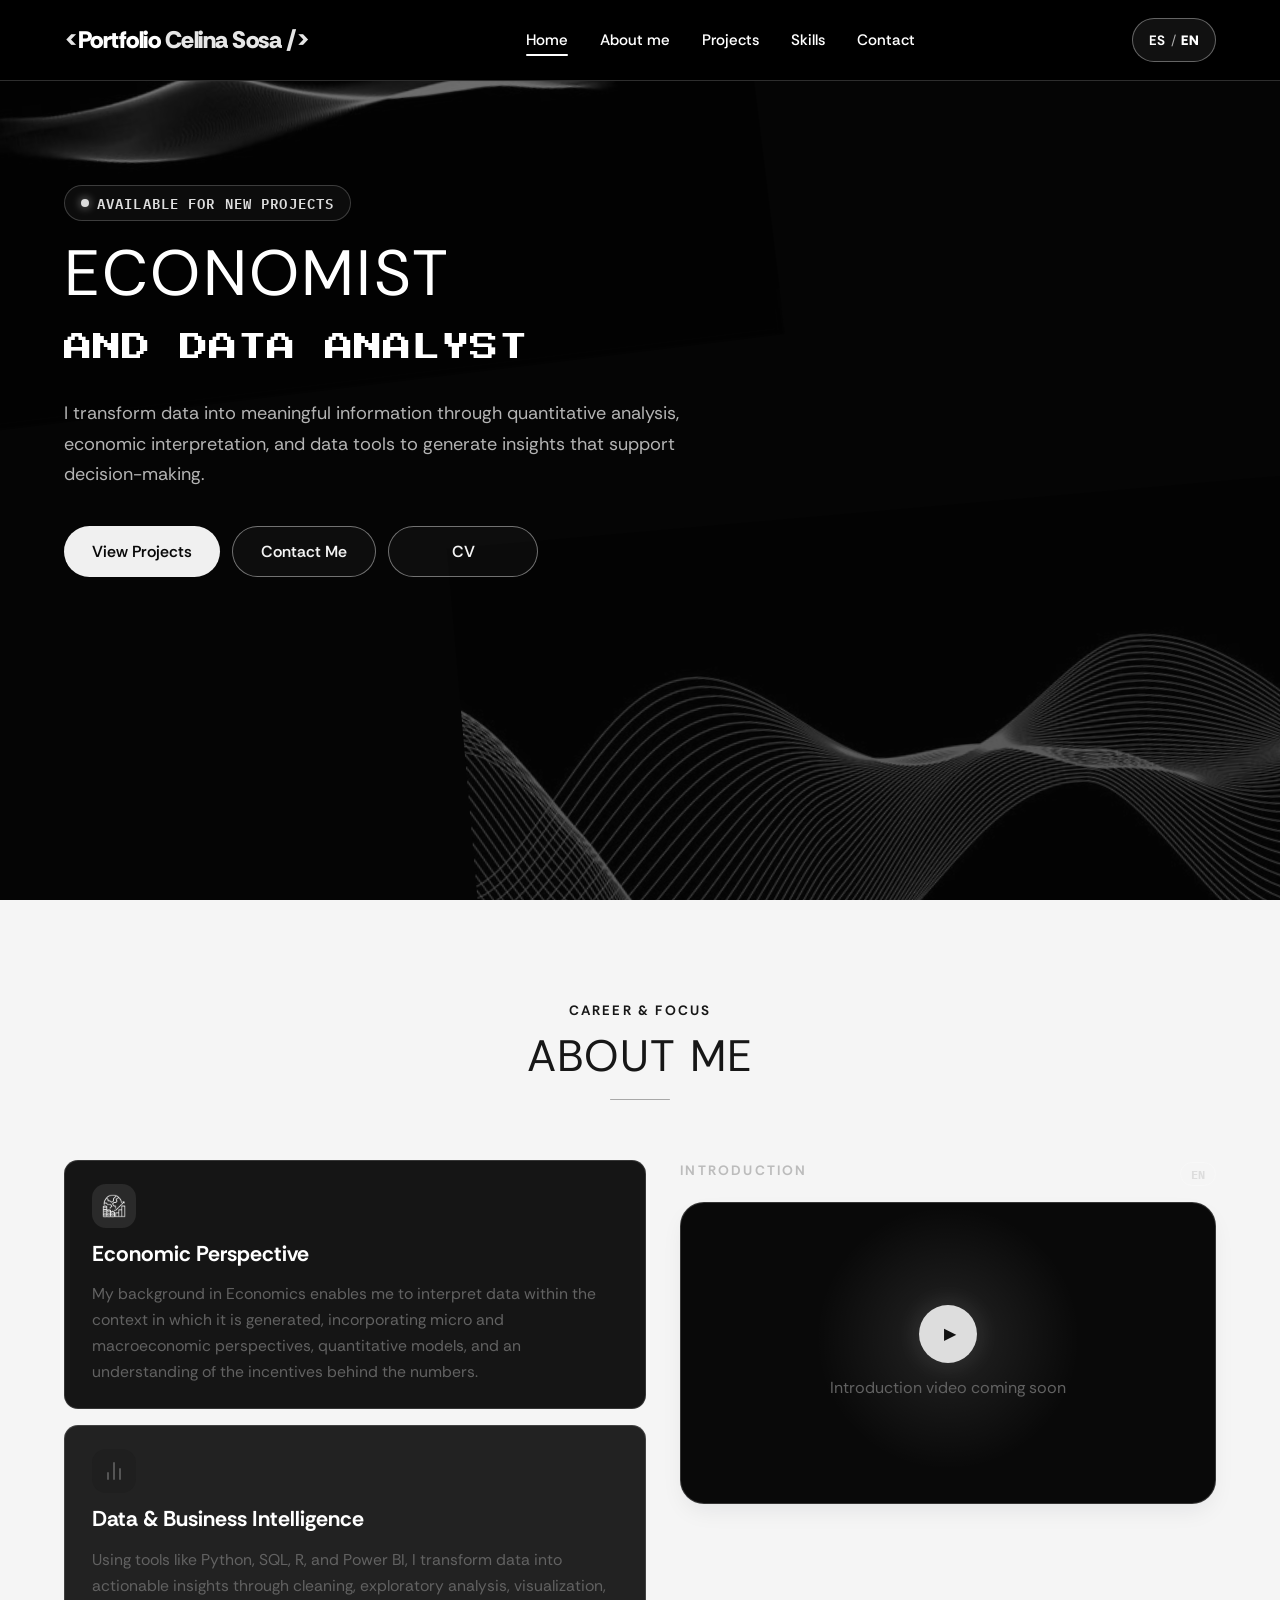
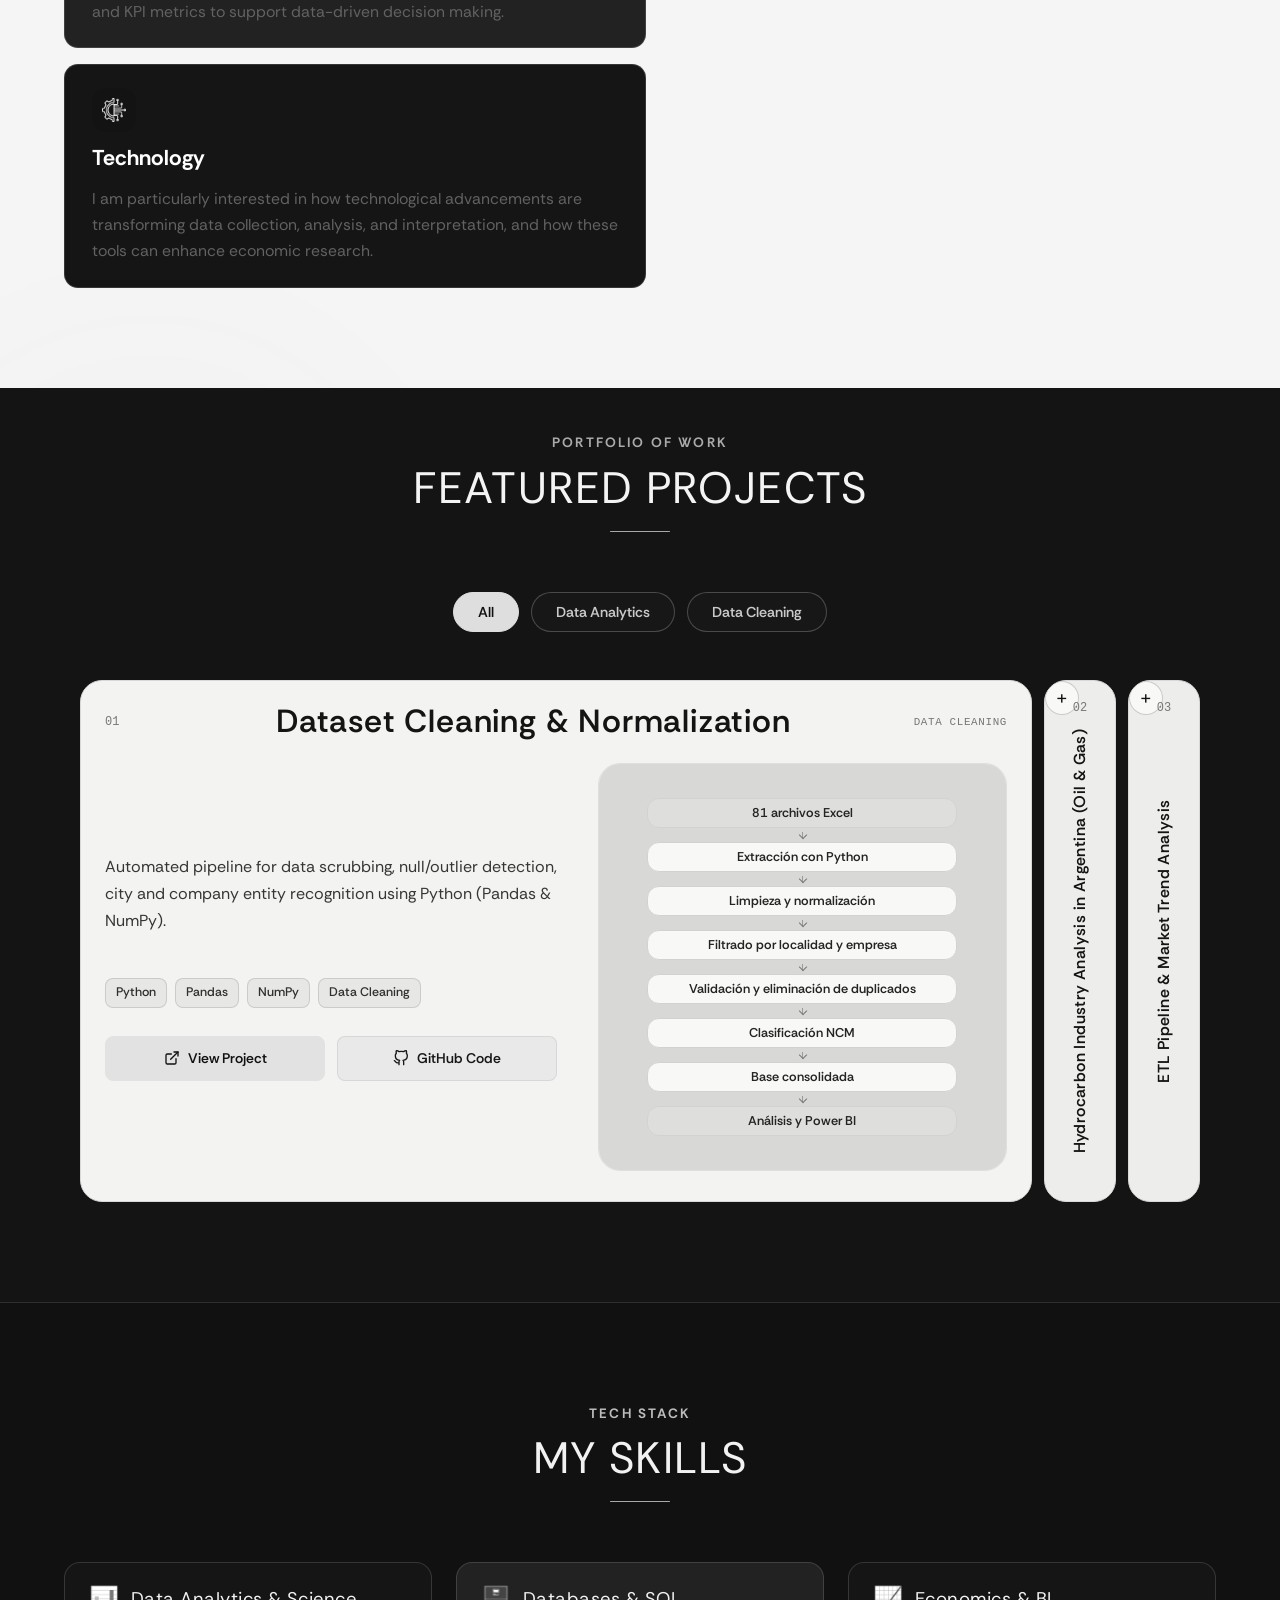
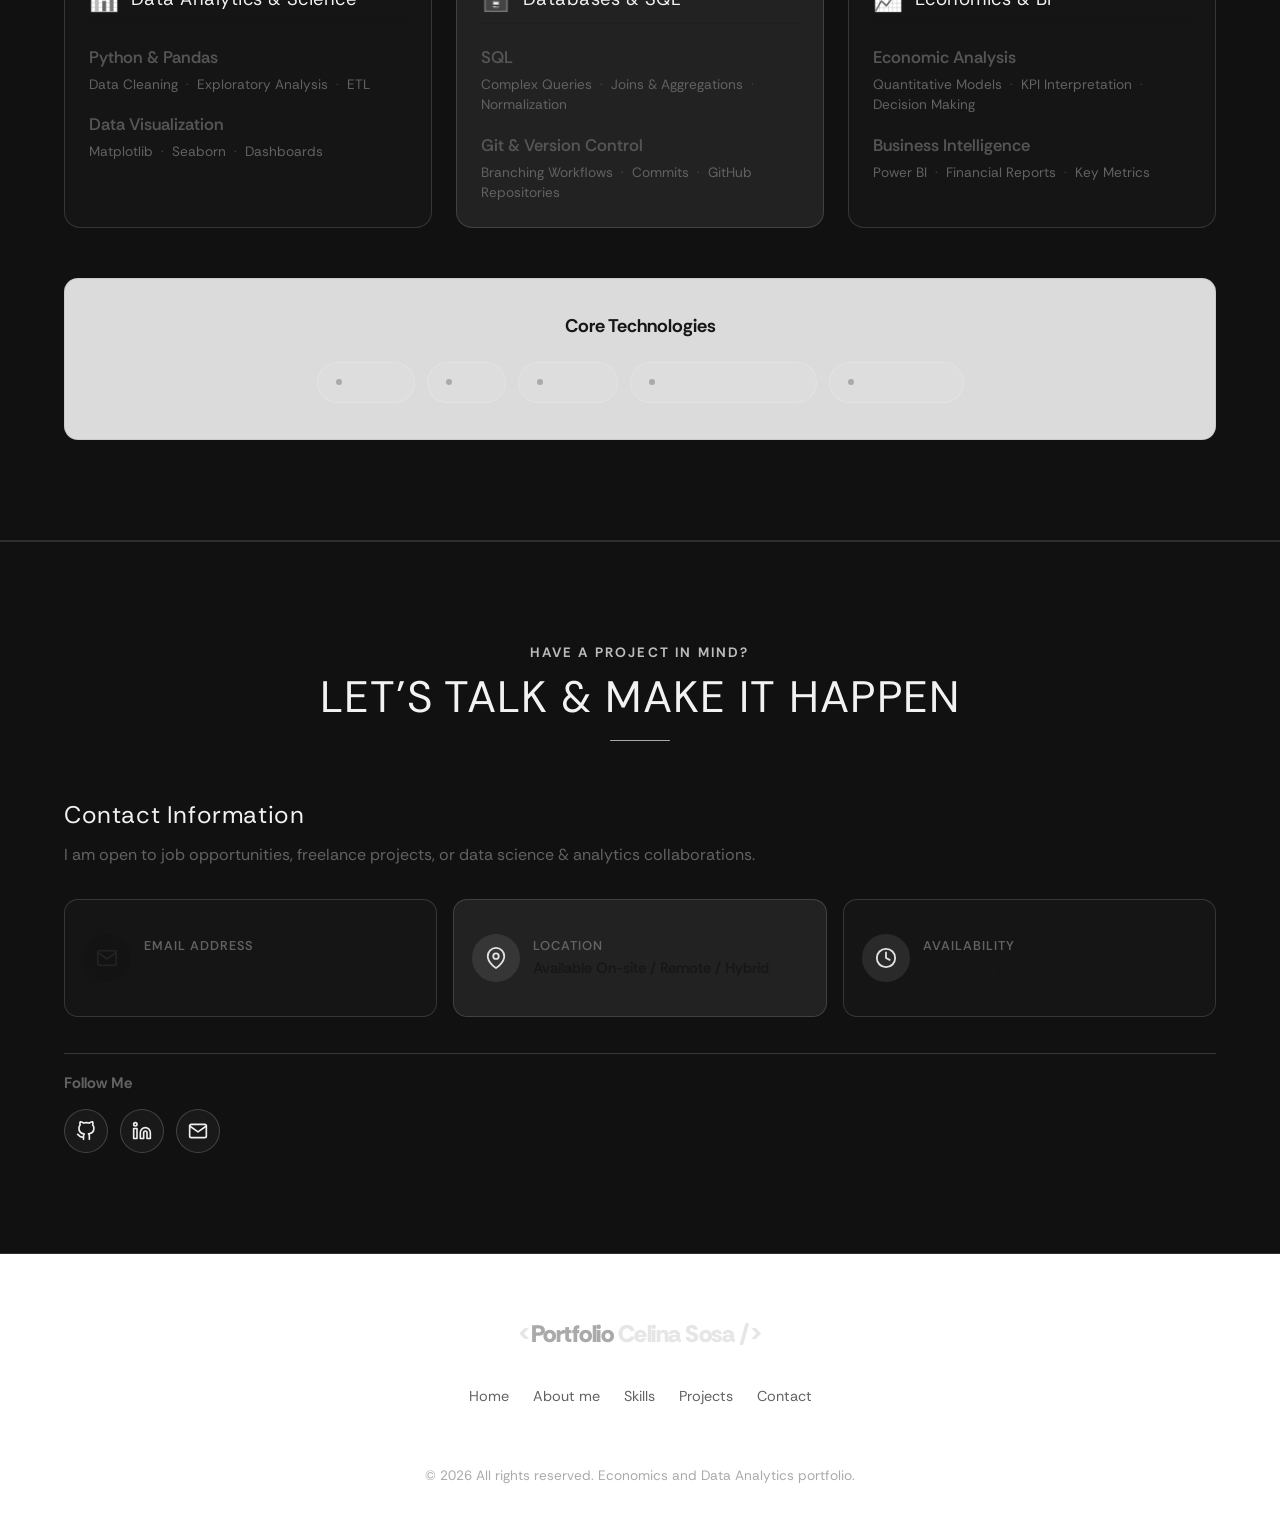
==== commit 403c6ee8: "Update design in proyects" ====
--- a/index.html
+++ b/index.html
@@ -114,11 +114,7 @@
           <div class="about-copy">
             <div class="about-card glass-card">
               <div class="about-icon">
-                <svg xmlns="http://www.w3.org/2000/svg" width="32" height="32" viewBox="0 0 24 24" fill="none"
-                  stroke="currentColor" stroke-width="2" stroke-linecap="round" stroke-linejoin="round">
-                  <polyline points="16 18 22 12 16 6"></polyline>
-                  <polyline points="8 6 2 12 8 18"></polyline>
-                </svg>
+                <img src="assets/economic.png" alt="" aria-hidden="true">
               </div>
               <h3 data-i18n="about_card1_title">Perspectiva Económica</h3>
               <p data-i18n="about_card1_desc">
@@ -147,13 +143,7 @@
 
             <div class="about-card glass-card">
               <div class="about-icon icon-purple">
-                <svg xmlns="http://www.w3.org/2000/svg" width="32" height="32" viewBox="0 0 24 24" fill="none"
-                  stroke="currentColor" stroke-width="2" stroke-linecap="round" stroke-linejoin="round">
-                  <circle cx="12" cy="12" r="10"></circle>
-                  <path d="M8 14s1.5 2 4 2 4-2 4-2"></path>
-                  <line x1="9" y1="9" x2="9.01" y2="9"></line>
-                  <line x1="15" y1="9" x2="15.01" y2="9"></line>
-                </svg>
+                <img src="assets/technology.png" alt="" aria-hidden="true">
               </div>
               <h3 data-i18n="about_card3_title">Tecnología</h3>
               <p data-i18n="about_card3_desc">
@@ -199,48 +189,35 @@
         <div class="projects-grid" id="projects-grid">
 
           <!-- Proyecto 1: Limpieza & Transformación de Datos -->
-          <article class="project-card glass-card" data-category="cleaning">
-            <div class="project-image-container">
-              <div class="project-illustration illustration-cleaning">
-                <svg xmlns="http://www.w3.org/2000/svg" viewBox="0 0 400 220" width="100%" height="100%">
-                  <rect width="400" height="220" fill="url(#cleanGrad)" />
-                  <defs>
-                    <linearGradient id="cleanGrad" x1="0%" y1="0%" x2="100%" y2="100%">
-                      <stop offset="0%" stop-color="#0f172a" />
-                      <stop offset="100%" stop-color="#134e4a" />
-                    </linearGradient>
-                  </defs>
-                  <!-- Data cleaning / filtering visual -->
-                  <!-- Raw dirty data block -->
-                  <rect x="45" y="50" width="95" height="120" rx="8" fill="#1e293b" stroke="#f43f5e" stroke-width="2"
-                    opacity="0.85" />
-                  <line x1="60" y1="75" x2="125" y2="75" stroke="#f43f5e" stroke-width="3" stroke-dasharray="4,4" />
-                  <line x1="60" y1="95" x2="115" y2="95" stroke="#f43f5e" stroke-width="3" />
-                  <line x1="60" y1="115" x2="125" y2="115" stroke="#f43f5e" stroke-width="3" stroke-dasharray="2,2" />
-                  <line x1="60" y1="135" x2="105" y2="135" stroke="#f43f5e" stroke-width="3" />
-
-                  <!-- Funnel / Filter Process -->
-                  <polygon points="160,60 220,60 200,120 180,120" fill="#0d9488" opacity="0.85" />
-                  <path d="M 190 120 L 190 150" stroke="#2dd4bf" stroke-width="4" stroke-linecap="round" />
-                  <circle cx="190" cy="90" r="10" fill="#2dd4bf" />
-
-                  <!-- Clean purified data block -->
-                  <rect x="255" y="50" width="100" height="120" rx="8" fill="#064e3b" stroke="#10b981"
-                    stroke-width="2" />
-                  <line x1="270" y1="75" x2="340" y2="75" stroke="#34d399" stroke-width="3" stroke-linecap="round" />
-                  <line x1="270" y1="95" x2="340" y2="95" stroke="#34d399" stroke-width="3" stroke-linecap="round" />
-                  <line x1="270" y1="115" x2="340" y2="115" stroke="#34d399" stroke-width="3" stroke-linecap="round" />
-                  <line x1="270" y1="135" x2="340" y2="135" stroke="#34d399" stroke-width="3" stroke-linecap="round" />
-                  <!-- Checkmark on clean data -->
-                  <circle cx="340" cy="50" r="14" fill="#10b981" />
-                  <path d="M 334 50 L 338 54 L 346 46" fill="none" stroke="#ffffff" stroke-width="2.5"
-                    stroke-linecap="round" stroke-linejoin="round" />
-                </svg>
-              </div>
-              <span class="project-category-tag" data-i18n="tag_cleaning">Limpieza de Datos</span>
+          <details class="project-card glass-card" data-category="cleaning" open>
+            <summary class="project-summary">
+              <span class="project-number">01</span>
+              <h3 class="project-title" data-i18n="p1_title">Limpieza & Normalización de Datasets</h3>
+              <span class="project-summary-category" data-i18n="tag_cleaning">Limpieza de Datos</span>
+            </summary>
+            <div class="project-expanded">
+            <div class="project-image-container etl-image-container">
+              <div class="project-illustration etl-cover" role="img" aria-label="Flujo ETL de los datos de Santa Fe">
+                <div class="etl-cover-flow">
+                  <div class="etl-cover-step">81 archivos Excel</div>
+                  <span class="etl-cover-arrow" aria-hidden="true"></span>
+                  <div class="etl-cover-step">Extracción con Python</div>
+                  <span class="etl-cover-arrow" aria-hidden="true"></span>
+                  <div class="etl-cover-step">Limpieza y normalización</div>
+                  <span class="etl-cover-arrow" aria-hidden="true"></span>
+                  <div class="etl-cover-step">Filtrado por localidad y empresa</div>
+                  <span class="etl-cover-arrow" aria-hidden="true"></span>
+                  <div class="etl-cover-step">Validación y eliminación de duplicados</div>
+                  <span class="etl-cover-arrow" aria-hidden="true"></span>
+                  <div class="etl-cover-step">Clasificación NCM</div>
+                  <span class="etl-cover-arrow" aria-hidden="true"></span>
+                  <div class="etl-cover-step">Base consolidada</div>
+                  <span class="etl-cover-arrow" aria-hidden="true"></span>
+                  <div class="etl-cover-step">Análisis y Power BI</div>
+                </div>
+              </div>
             </div>
             <div class="project-content">
-              <h3 class="project-title" data-i18n="p1_title">Limpieza & Normalización de Datasets</h3>
               <p class="project-description" data-i18n="p1_desc">
                 Pipeline automatizado para depuración, detección de valores nulos/anómalos, reconocimiento de
                 localidades y empresas utilizando Python (Pandas y Numpy).
@@ -273,10 +250,17 @@
                 </a>
               </div>
             </div>
-          </article>
+            </div>
+          </details>
 
           <!-- Proyecto 2: Análisis de la Industria Hidrocarburífera (Petróleo & Gas) -->
-          <article class="project-card glass-card" data-category="data">
+          <details class="project-card glass-card" data-category="data">
+            <summary class="project-summary">
+              <span class="project-number">02</span>
+              <h3 class="project-title" data-i18n="p2_title">Análisis de la Producción de Gas en Argentina</h3>
+              <span class="project-summary-category" data-i18n="tag_data_bi">Análisis de Datos & BI</span>
+            </summary>
+            <div class="project-expanded">
             <div class="project-image-container">
               <div class="project-illustration illustration-petroleum">
                 <img class="project-cover-image" src="assets/dashboard_gas.jpeg"
@@ -296,10 +280,8 @@
                   <circle cx="280" cy="70" r="6" fill="#93c5fd" />
                 </svg>
               </div>
-              <span class="project-category-tag" data-i18n="tag_data_bi">Análisis de Datos & BI</span>
             </div>
             <div class="project-content">
-              <h3 class="project-title" data-i18n="p2_title">Análisis de la Producción de Gas en Argentina</h3>
               <p class="project-description" data-i18n="p2_desc">
                 Estudio económico y visualización interactiva sobre la evolución de la producción de gas en Argentina,
                 enfocado en el impacto de Vaca Muerta y el perfil de las empresas operadoras.
@@ -331,8 +313,15 @@
                 </a>
               </div>
             </div>
-          </article>
-          <article class="project-card glass-card" data-category="data">
+            </div>
+          </details>
+          <details class="project-card glass-card" data-category="data">
+            <summary class="project-summary">
+              <span class="project-number">03</span>
+              <h3 class="project-title" data-i18n="p4_title">Pipeline ETL & Análisis de Tendencias de Mercado</h3>
+              <span class="project-summary-category" data-i18n="tag_data">Análisis de Datos</span>
+            </summary>
+            <div class="project-expanded">
             <div class="project-image-container">
               <div class="project-cover cover-etl">
                 <div class="etl-node">CSV</div>
@@ -341,16 +330,16 @@
                 <div class="etl-line"></div>
                 <div class="etl-node">SQL</div>
                 <div class="etl-chart"><i></i><i></i><i></i><i></i><i></i><i></i><i></i></div>
-              </div><span class="project-category-tag" data-i18n="tag_data">Análisis de Datos</span>
+              </div>
             </div>
             <div class="project-content">
-              <h3 class="project-title" data-i18n="p4_title">Pipeline ETL & Análisis de Tendencias de Mercado</h3>
               <p class="project-description" data-i18n="p4_desc">Extracción automatizada, limpieza y análisis de
                 tendencias con reportes dinámicos.</p>
               <div class="project-techs"><span class="tag">Python</span><span class="tag">SQLAlchemy</span><span
                   class="tag">ETL</span></div>
             </div>
-          </article>
+            </div>
+          </details>
 
         </div>
       </div>
@@ -1165,4 +1154,4 @@
   <script src="script.js"></script>
 </body>
 
-</html>+</html>
--- a/style.css
+++ b/style.css
@@ -2065,7 +2065,9 @@
 .about-copy { display: grid; grid-template-columns: 1fr; gap: 16px; }
 .about-copy .about-card { padding: 23px 27px; }
 .about-copy .about-icon { width: 44px; height: 44px; margin-bottom: 14px; }
-.about-copy .about-icon svg { width: 24px; height: 24px; }
+.about-copy .about-icon svg,
+.about-copy .about-icon img { width: 24px; height: 24px; }
+.about-copy .about-icon img { object-fit: contain; filter: invert(1); }
 .about-video-column { display: flex; flex-direction: column; min-width: 0; }
 .video-heading { display: flex; justify-content: space-between; align-items: center; margin-bottom: 13px; }
 .video-language { color: #a5dfff; border: 1px solid rgba(116,199,255,.35); border-radius: 999px; padding: 3px 10px; font: 700 .78rem 'IBM Plex Mono', monospace; }
@@ -2383,9 +2385,12 @@
 
 
 /* Smooth intro motion and a high-contrast navbar */
-.hero-intro { animation:hero-intro-exit 4s linear forwards; }
+.hero-intro {
+  background:#000;
+  animation:hero-intro-exit 4s linear forwards;
+}
 @keyframes hero-intro-exit {
-  0%,88% { opacity:1; visibility:visible; }
+  0%,99.99% { opacity:1; visibility:visible; }
   100% { opacity:0; visibility:hidden; }
 }
 .hero-intro-copy {
@@ -2436,6 +2441,7 @@
 
 
 /* Hero title contrast and requested type pairing */
+#about .about-card h3 { color:#fff; }
 .hero-title { color:#fff; }
 .hero-title > span:first-child {
   color:#fff;
@@ -2456,3 +2462,521 @@
 
 /* The hero now uses a single full-width summary column. */
 .hero-grid { grid-template-columns:1fr; }
+
+/* Bring the projects section closer to About and darken its heading. */
+#projects { padding-top:44px; background:#f5f5f5; }
+#projects .section-header .section-subtitle,
+#projects .section-header .section-title { color:#000; }
+
+/* Project showcase: expandable case studies with a dedicated visual panel. */
+#projects .projects-grid {
+  display:flex;
+  flex-direction:column;
+  gap:0;
+  max-width:1080px;
+  margin-inline:auto;
+}
+#projects .project-card {
+  display:block;
+  height:auto;
+  overflow:visible;
+  color:#171717;
+  background:transparent;
+  border:0;
+  border-top:1px solid rgba(0,0,0,.18);
+  border-radius:0;
+  box-shadow:none;
+}
+#projects .project-card:last-child { border-bottom:1px solid rgba(0,0,0,.18); }
+#projects .project-card:hover { background:transparent; border-color:rgba(0,0,0,.32); }
+#projects .project-summary {
+  display:grid;
+  grid-template-columns:54px minmax(0,1fr) auto 32px;
+  align-items:center;
+  gap:clamp(12px,2.2vw,28px);
+  min-height:92px;
+  padding:18px 8px;
+  cursor:pointer;
+  list-style:none;
+}
+#projects .project-summary::-webkit-details-marker { display:none; }
+#projects .project-number { color:#777; font:500 .8rem 'IBM Plex Mono',monospace; }
+#projects .project-summary .project-title {
+  margin:0;
+  color:#111;
+  font-size:clamp(1.25rem,2.5vw,2rem);
+  line-height:1.15;
+}
+#projects .project-summary-category {
+  color:#595959;
+  font:500 .72rem 'IBM Plex Mono',monospace;
+  text-transform:uppercase;
+  letter-spacing:.06em;
+}
+#projects .project-summary::after {
+  content:'+';
+  display:grid;
+  width:32px;
+  height:32px;
+  place-items:center;
+  border:1px solid rgba(0,0,0,.22);
+  border-radius:50%;
+  color:#111;
+  font-size:1.25rem;
+  line-height:1;
+}
+#projects .project-card[open] .project-summary::after { content:'−'; }
+#projects .project-expanded {
+  display:grid;
+  grid-template-columns:minmax(0,1fr) minmax(0,.95fr);
+  align-items:center;
+  gap:clamp(28px,5vw,72px);
+  padding:8px 20px 42px 62px;
+}
+#projects .project-content { grid-column:1; grid-row:1; padding:0; }
+#projects .project-description { color:#454545; font-size:1rem; line-height:1.7; }
+#projects .project-techs { margin-top:8px; }
+#projects .project-image-container {
+  grid-column:2;
+  grid-row:1;
+  height:auto;
+  min-height:270px;
+  overflow:hidden;
+  border-radius:14px;
+  background:#e9e9e9;
+}
+#projects .project-illustration,
+#projects .project-cover { min-height:270px; }
+#projects .project-cover-image,
+#projects .project-cover-fallback { width:100%; height:100%; object-fit:cover; }
+#projects .project-links { flex-wrap:wrap; }
+@media (max-width:768px) {
+  #projects .project-summary { grid-template-columns:36px minmax(0,1fr) 30px; }
+  #projects .project-summary-category { grid-column:2; grid-row:2; }
+  #projects .project-summary::after { grid-column:3; grid-row:1 / span 2; }
+  #projects .project-expanded { grid-template-columns:1fr; padding:8px 8px 32px 44px; }
+  #projects .project-content { grid-column:1; grid-row:1; }
+  #projects .project-image-container { grid-column:1; grid-row:2; min-height:210px; }
+  #projects .project-illustration,
+  #projects .project-cover { min-height:210px; }
+}
+@media (max-width:480px) {
+  #projects .project-summary { gap:10px; padding-inline:2px; }
+  #projects .project-expanded { padding-left:38px; }
+  #projects .project-links { flex-direction:column; }
+}
+
+/* Horizontal project panels inspired by the supplied reference image. */
+#projects { background:#141414; }
+#projects .section-header .section-subtitle { color:#aaa; }
+#projects .section-header .section-title { color:#f4f4f4; }
+#projects .projects-grid {
+  flex-direction:row;
+  align-items:stretch;
+  gap:12px;
+  max-width:1320px;
+  min-height:clamp(490px,61vw,650px);
+}
+#projects .project-card,
+#projects .project-card:last-child {
+  position:relative;
+  flex:0 0 92px;
+  min-width:72px;
+  min-height:100%;
+  overflow:hidden;
+  border:1px solid #d8d8d6;
+  border-radius:22px;
+  background:#ededeb;
+  transition:flex .55s cubic-bezier(.22,.75,.22,1),background-color .25s ease;
+}
+#projects .project-card[open] {
+  flex:1 1 0;
+  background:#f3f3f1;
+}
+#projects .project-card:hover { background:#f3f3f1; border-color:#d8d8d6; }
+#projects .project-summary {
+  position:relative;
+  display:block;
+  width:100%;
+  height:100%;
+  min-height:490px;
+  padding:0;
+}
+#projects .project-number {
+  position:absolute;
+  top:20px;
+  left:50%;
+  color:#777;
+  font-size:.75rem;
+  transform:translateX(-50%);
+}
+#projects .project-summary .project-title {
+  position:absolute;
+  top:50%;
+  left:50%;
+  width:max-content;
+  max-width:460px;
+  margin:0;
+  color:#141414;
+  font-size:1rem;
+  font-weight:600;
+  line-height:1.3;
+  text-align:center;
+  white-space:normal;
+  transform:translate(-50%,-50%) rotate(-90deg);
+}
+#projects .project-summary-category { display:none; }
+#projects .project-summary::after {
+  content:'+';
+  width:34px;
+  height:34px;
+  flex:0 0 34px;
+  border-color:rgba(0,0,0,.18);
+  background:#f8f8f6;
+  font-size:1.2rem;
+}
+#projects .project-card[open] .project-summary {
+  display:grid;
+  grid-template-columns:48px minmax(0,1fr) auto;
+  flex-direction:row;
+  align-items:center;
+  justify-content:initial;
+  gap:16px;
+  width:auto;
+  height:auto;
+  min-height:74px;
+  padding:18px 24px 10px;
+}
+#projects .project-card[open] .project-number,
+#projects .project-card[open] .project-summary .project-title { position:static; width:auto; max-width:none; transform:none; }
+#projects .project-card[open] .project-summary .project-title {
+  font-size:clamp(1.4rem,2.5vw,2rem);
+  line-height:1.1;
+}
+#projects .project-card[open] .project-summary-category {
+  display:block;
+  color:#777;
+  font-size:.68rem;
+  white-space:nowrap;
+}
+#projects .project-card[open] .project-summary::after { display:none; }
+#projects .project-expanded {
+  min-height:calc(clamp(490px,61vw,650px) - 74px);
+  grid-template-columns:minmax(0,1.05fr) minmax(0,.95fr);
+  gap:clamp(24px,3.2vw,48px);
+  align-items:stretch;
+  padding:8px 24px 30px;
+}
+#projects .project-content {
+  align-self:center;
+  padding:0;
+}
+#projects .project-description { color:#363636; }
+#projects .project-techs { margin:24px 0 28px; }
+#projects .tag {
+  color:#303030;
+  background:#e7e7e5;
+  border-color:rgba(0,0,0,.12);
+}
+#projects .project-image-container {
+  min-height:0;
+  height:100%;
+  max-height:490px;
+  border:1px solid #dfdfdd;
+  border-radius:22px;
+  background:#e9e9e7;
+}
+#projects .project-illustration,
+#projects .project-cover { min-height:100%; }
+#projects .project-cover-image,
+#projects .project-cover-fallback { object-fit:cover; }
+
+@media (max-width:900px) {
+  #projects .projects-grid { flex-direction:column; min-height:0; }
+  #projects .project-card,
+  #projects .project-card:last-child {
+    flex:0 0 auto;
+    min-width:0;
+    min-height:0;
+    border-radius:16px;
+  }
+  #projects .project-summary {
+    display:grid;
+    grid-template-columns:42px minmax(0,1fr) 36px;
+    flex-direction:initial;
+    height:auto;
+    min-height:82px;
+    padding:16px 18px;
+  }
+  #projects .project-number,
+  #projects .project-summary .project-title { position:static; width:auto; max-width:none; transform:none; }
+  #projects .project-summary .project-title { font-size:1.2rem; }
+  #projects .project-card[open] .project-summary {
+    grid-template-columns:42px minmax(0,1fr);
+    width:100%;
+    min-height:82px;
+    padding:16px 18px 8px;
+  }
+  #projects .project-card[open] .project-summary-category { grid-column:2; grid-row:2; }
+  #projects .project-summary::after { grid-column:3; grid-row:1 / span 2; }
+  #projects .project-expanded {
+    min-height:0;
+    grid-template-columns:1fr;
+    gap:24px;
+    padding:12px 18px 24px;
+  }
+  #projects .project-content { grid-column:1; grid-row:1; }
+  #projects .project-image-container {
+    grid-column:1;
+    grid-row:2;
+    height:auto;
+    min-height:220px;
+  }
+  #projects .project-illustration,
+  #projects .project-cover { min-height:220px; }
+}
+
+/* Keep the project showcase compact on large desktop viewports. */
+@media (min-width:901px) {
+  #projects .projects-grid {
+    width:100%;
+    max-width:1120px;
+    min-height:clamp(420px,43vw,520px);
+  }
+  #projects .project-card,
+  #projects .project-card:last-child { flex-basis:72px; }
+  #projects .project-summary { min-height:420px; }
+  #projects .project-expanded { min-height:calc(clamp(420px,43vw,520px) - 74px); }
+  #projects .project-image-container { max-height:410px; }
+}
+
+/* Consolidated small-screen layout for phones and narrow preview windows. */
+#hero.hero-section {
+  width:100vw;
+  max-width:100vw;
+  margin-left:calc(50% - 50vw);
+  margin-right:calc(50% - 50vw);
+}
+@media (max-width:900px) {
+  html, body { max-width:100%; }
+  .container { width:calc(100% - 36px); }
+  .section { padding:64px 0; }
+
+  .nav-container { width:calc(100% - 28px); height:68px; gap:10px; }
+  .brand-logo {
+    flex:1 1 auto;
+    min-width:0;
+    font-size:clamp(.95rem,4vw,1.3rem);
+    letter-spacing:-.04em;
+    white-space:nowrap;
+  }
+  .nav-actions { flex:0 0 auto; gap:8px; }
+  .lang-toggle-btn { height:38px; padding:0 10px; font-size:.78rem; }
+  .hamburger-btn { display:flex; flex:0 0 38px; width:38px; height:38px; padding:9px 8px; }
+  .nav-menu {
+    display:none;
+    position:fixed;
+    top:68px;
+    left:0;
+    width:100%;
+    padding:22px 24px 26px;
+    background:#000;
+    border-bottom:1px solid rgba(255,255,255,.18);
+    clip-path:none;
+  }
+  .nav-menu.is-active { display:block; clip-path:none; }
+  .nav-list { display:flex; flex-direction:column; align-items:flex-start; gap:18px; }
+
+  .hero-section { min-height:100svh; padding:108px 0 48px; }
+  .hero-intro {
+    grid-template-columns:1fr;
+    align-content:center;
+    gap:8px;
+    padding:88px 18px 32px;
+  }
+  .hero-intro-visual { grid-row:1; }
+  .hero-intro-visual img { width:min(62vw,250px); max-height:38vh; }
+  .hero-intro-copy { grid-row:2; text-align:center; }
+  .hero-intro-copy h2 { margin-inline:auto; font-size:clamp(1.2rem,5vw,1.7rem); }
+  .hero-grid {
+    display:block;
+    width:calc(100% - 36px);
+    max-width:none;
+    min-height:0;
+    text-align:left;
+  }
+  .hero-content { width:100%; max-width:none; min-width:0; }
+  .badge-pill { max-width:100%; padding:6px 12px; font-size:.72rem; }
+  .hero-title { max-width:100%; font-size:clamp(2rem,8vw,3.1rem); line-height:1.08; overflow-wrap:anywhere; }
+  .hero-title > .role-code-font {
+    display:inline-block;
+    max-width:100%;
+    font-size:clamp(.78rem,3.8vw,1.15rem);
+    line-height:1.8;
+    letter-spacing:0;
+    overflow-wrap:anywhere;
+  }
+  .hero-description {
+    width:100%;
+    max-width:none;
+    margin:0 0 28px;
+    font-size:1rem;
+    line-height:1.65;
+    overflow-wrap:anywhere;
+  }
+  .hero-cta-group { justify-content:flex-start; gap:8px; margin-bottom:24px; }
+  .hero-cta-group .btn { flex:1 1 96px; min-width:0; padding:10px 14px; font-size:.88rem; }
+
+  .about-layout { grid-template-columns:1fr; gap:26px; }
+  .about-copy { text-align:left; }
+  #projects .container { width:calc(100% - 36px); }
+  #projects .projects-grid { width:100%; max-width:none; }
+}
+
+@media (max-width:420px) {
+  .container, #projects .container { width:calc(100% - 28px); }
+  .nav-container { width:calc(100% - 20px); }
+  .nav-actions { gap:6px; }
+  .brand-logo { font-size:.92rem; }
+  .hero-grid { width:calc(100% - 28px); }
+  .hero-cta-group .btn { flex-basis:88px; padding-inline:10px; font-size:.82rem; }
+}
+
+/* Give the Santa Fe project detail view the same light-gray cards as the portfolio showcase. */
+#modal-limpieza-datos {
+  --bg-surface:#f1f1f0;
+  --bg-surface-alt:#e5e5e3;
+  --bg-card:#f8f8f7;
+  --text-main:#171717;
+  --text-muted:#555;
+  --text-inverse:#f8f8f7;
+  --primary:#333;
+  --emerald:#555;
+  --purple:#666;
+  --border-color:rgba(0,0,0,.12);
+  --border-highlight:rgba(0,0,0,.28);
+  --shadow-glow:0 0 20px rgba(0,0,0,.08);
+}
+#modal-limpieza-datos .modal-container,
+#modal-limpieza-datos .modal-container:hover { color:#171717; background:#f1f1f0; border-color:#d0d0ce; }
+#modal-limpieza-datos .modal-header,
+#modal-limpieza-datos .modal-footer { background:#e5e5e3; border-color:#d0d0ce; }
+#modal-limpieza-datos .modal-section,
+#modal-limpieza-datos .kpi-card { color:#171717; background:#f8f8f7; border-color:#d7d7d5; }
+#modal-limpieza-datos .workflow-step,
+#modal-limpieza-datos .tech-pill { color:#242424; background:#e9e9e7; border-color:#d2d2d0; }
+#modal-limpieza-datos .gradient-text-emerald {
+  background:linear-gradient(110deg,#555,#171717 72%);
+  -webkit-background-clip:text;
+  background-clip:text;
+}
+#modal-limpieza-datos .tag-emerald,
+#modal-limpieza-datos .modal-status-badge,
+#modal-limpieza-datos .step-badge,
+#modal-limpieza-datos .copy-code-btn {
+  color:#333;
+  background:#e6e6e4;
+  border-color:#cececc;
+}
+#modal-limpieza-datos .business-question-box { background:#ededeb; border-color:#d4d4d2; }
+#modal-limpieza-datos .modal-close,
+#modal-limpieza-datos .modal-close-btn,
+#modal-limpieza-datos .btn-secondary { color:#222; background:#f8f8f7; border-color:#cececc; }
+#modal-limpieza-datos .code-block-wrapper { border-color:#c8c8c6; }
+
+/* Match the contrast and grayscale palette in the oil and gas project modal. */
+#modal-petroleo-gas {
+  --bg-surface:#f1f1f0;
+  --bg-surface-alt:#e5e5e3;
+  --bg-card:#f8f8f7;
+  --text-main:#171717;
+  --text-muted:#555;
+  --text-inverse:#f8f8f7;
+  --primary:#333;
+  --emerald:#555;
+  --purple:#666;
+  --border-color:rgba(0,0,0,.12);
+  --border-highlight:rgba(0,0,0,.28);
+  --shadow-glow:0 0 20px rgba(0,0,0,.08);
+}
+#modal-petroleo-gas .modal-container,
+#modal-petroleo-gas .modal-container:hover { color:#171717; background:#f1f1f0; border-color:#d0d0ce; }
+#modal-petroleo-gas .modal-header,
+#modal-petroleo-gas .modal-footer { background:#e5e5e3; border-color:#d0d0ce; }
+#modal-petroleo-gas .modal-section { color:#171717; background:#f8f8f7; border-color:#d7d7d5; }
+#modal-petroleo-gas .workflow-step,
+#modal-petroleo-gas .tech-pill { color:#242424; background:#e9e9e7; border-color:#d2d2d0; }
+#modal-petroleo-gas .gradient-text {
+  background:linear-gradient(110deg,#555,#171717 72%);
+  -webkit-background-clip:text;
+  background-clip:text;
+}
+#modal-petroleo-gas .tag-cyan,
+#modal-petroleo-gas .modal-status-badge,
+#modal-petroleo-gas .step-badge {
+  color:#333;
+  background:#e6e6e4;
+  border-color:#cececc;
+}
+#modal-petroleo-gas .business-question-box { background:#ededeb; border-color:#d4d4d2; }
+#modal-petroleo-gas .modal-close,
+#modal-petroleo-gas .modal-close-btn,
+#modal-petroleo-gas .btn-secondary { color:#222; background:#f8f8f7; border-color:#cececc; }
+#modal-petroleo-gas .dashboard-preview-img { border-color:#d0d0ce !important; }
+
+/* Santa Fe project cover: a compact, readable ETL flow in the site's grayscale palette. */
+#projects .etl-image-container { min-height:370px; }
+#projects .etl-cover {
+  display:grid;
+  place-items:center;
+  padding:10px 12px;
+  background:#d8d8d6;
+  filter:none;
+}
+#projects .etl-cover-flow {
+  display:flex;
+  flex-direction:column;
+  align-items:center;
+  width:100%;
+  gap:4px;
+}
+#projects .etl-cover-step {
+  display:grid;
+  place-items:center;
+  width:min(100%,310px);
+  min-height:30px;
+  padding:6px 12px;
+  border:1px solid #d2d2d0;
+  border-radius:12px;
+  background:#f8f8f7;
+  color:#242424;
+  font-size:clamp(.68rem,1vw,.82rem);
+  font-weight:600;
+  line-height:1.25;
+  text-align:center;
+}
+#projects .etl-cover-step:first-child,
+#projects .etl-cover-step:last-child { background:#dededc; }
+#projects .etl-cover-arrow {
+  position:relative;
+  width:1px;
+  height:6px;
+  background:#999;
+}
+#projects .etl-cover-arrow::after {
+  position:absolute;
+  right:-3px;
+  bottom:0;
+  width:6px;
+  height:6px;
+  border-right:1px solid #777;
+  border-bottom:1px solid #777;
+  content:"";
+  transform:rotate(45deg);
+}
+#projects .project-card:hover .etl-cover { transform:none; }
+
+@media (max-width:900px) {
+  #projects .etl-image-container { min-height:370px; }
+  #projects .etl-cover { min-height:370px; }
+}
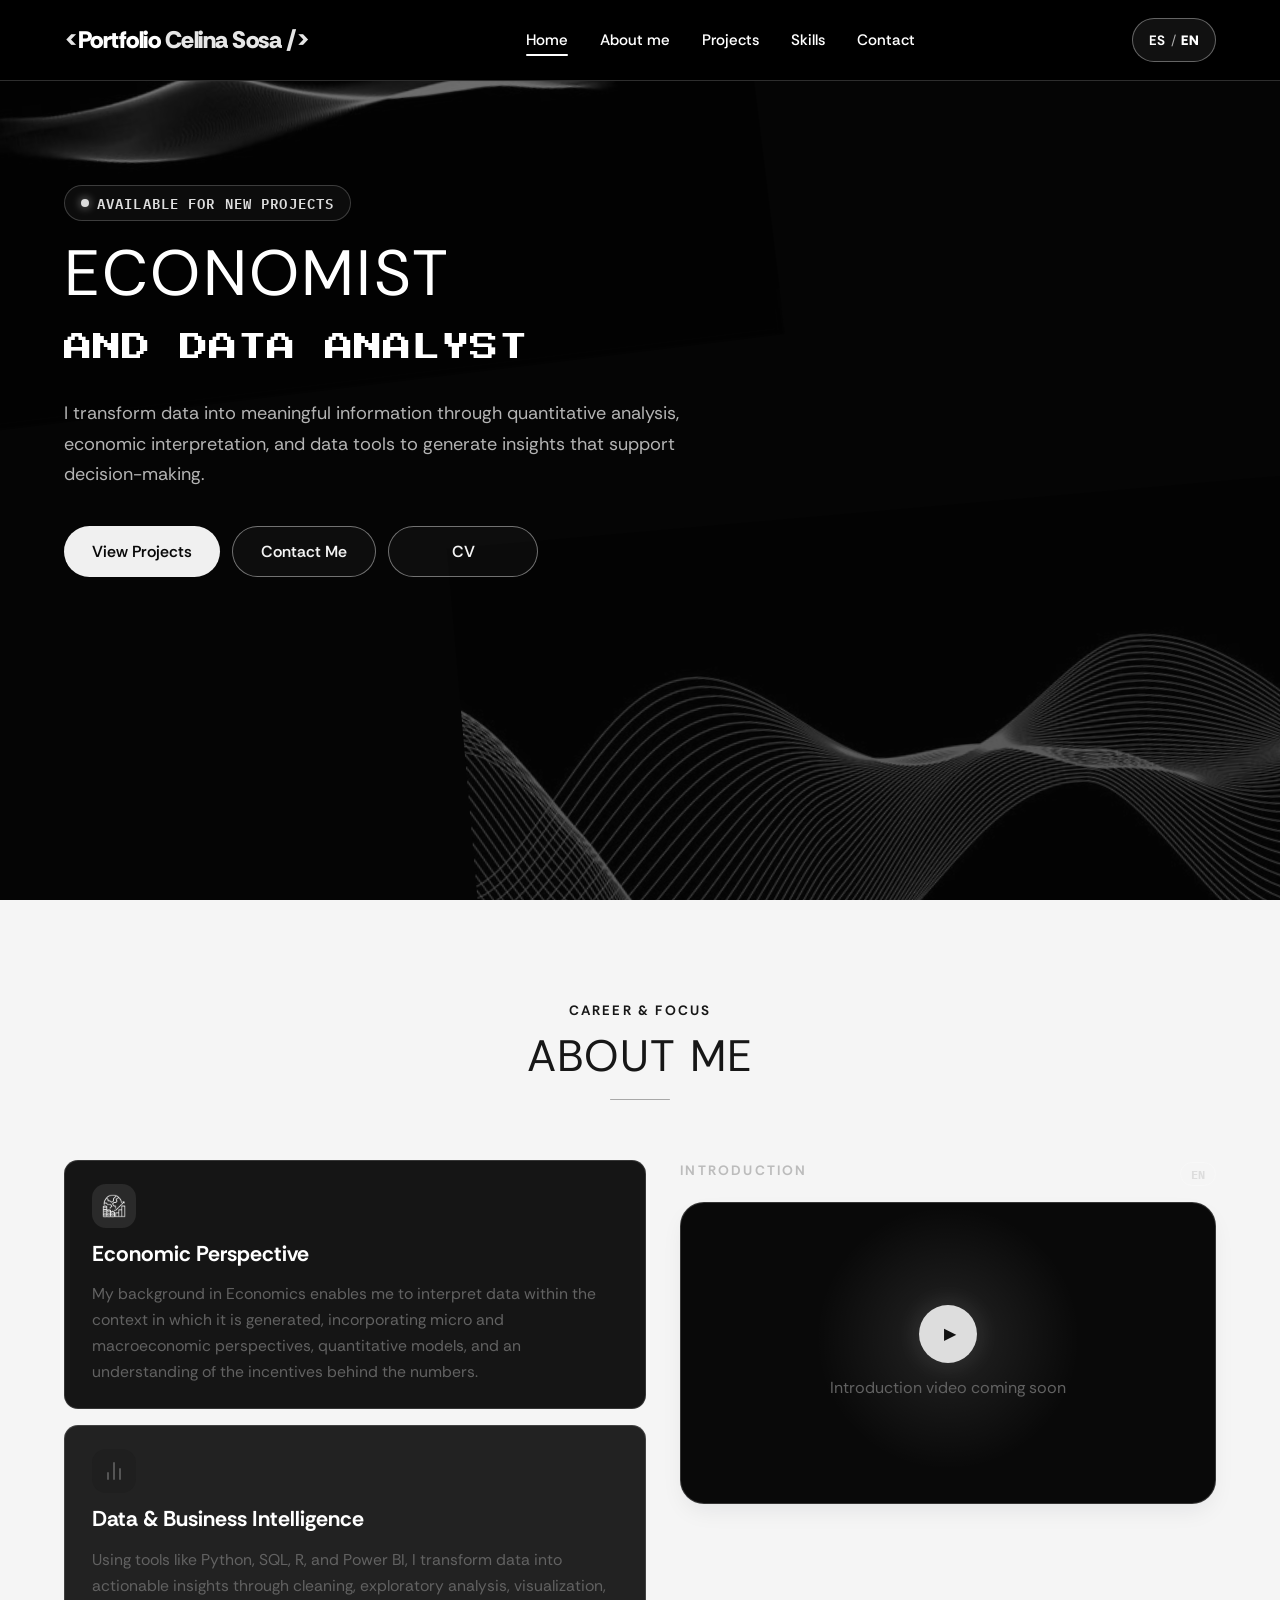
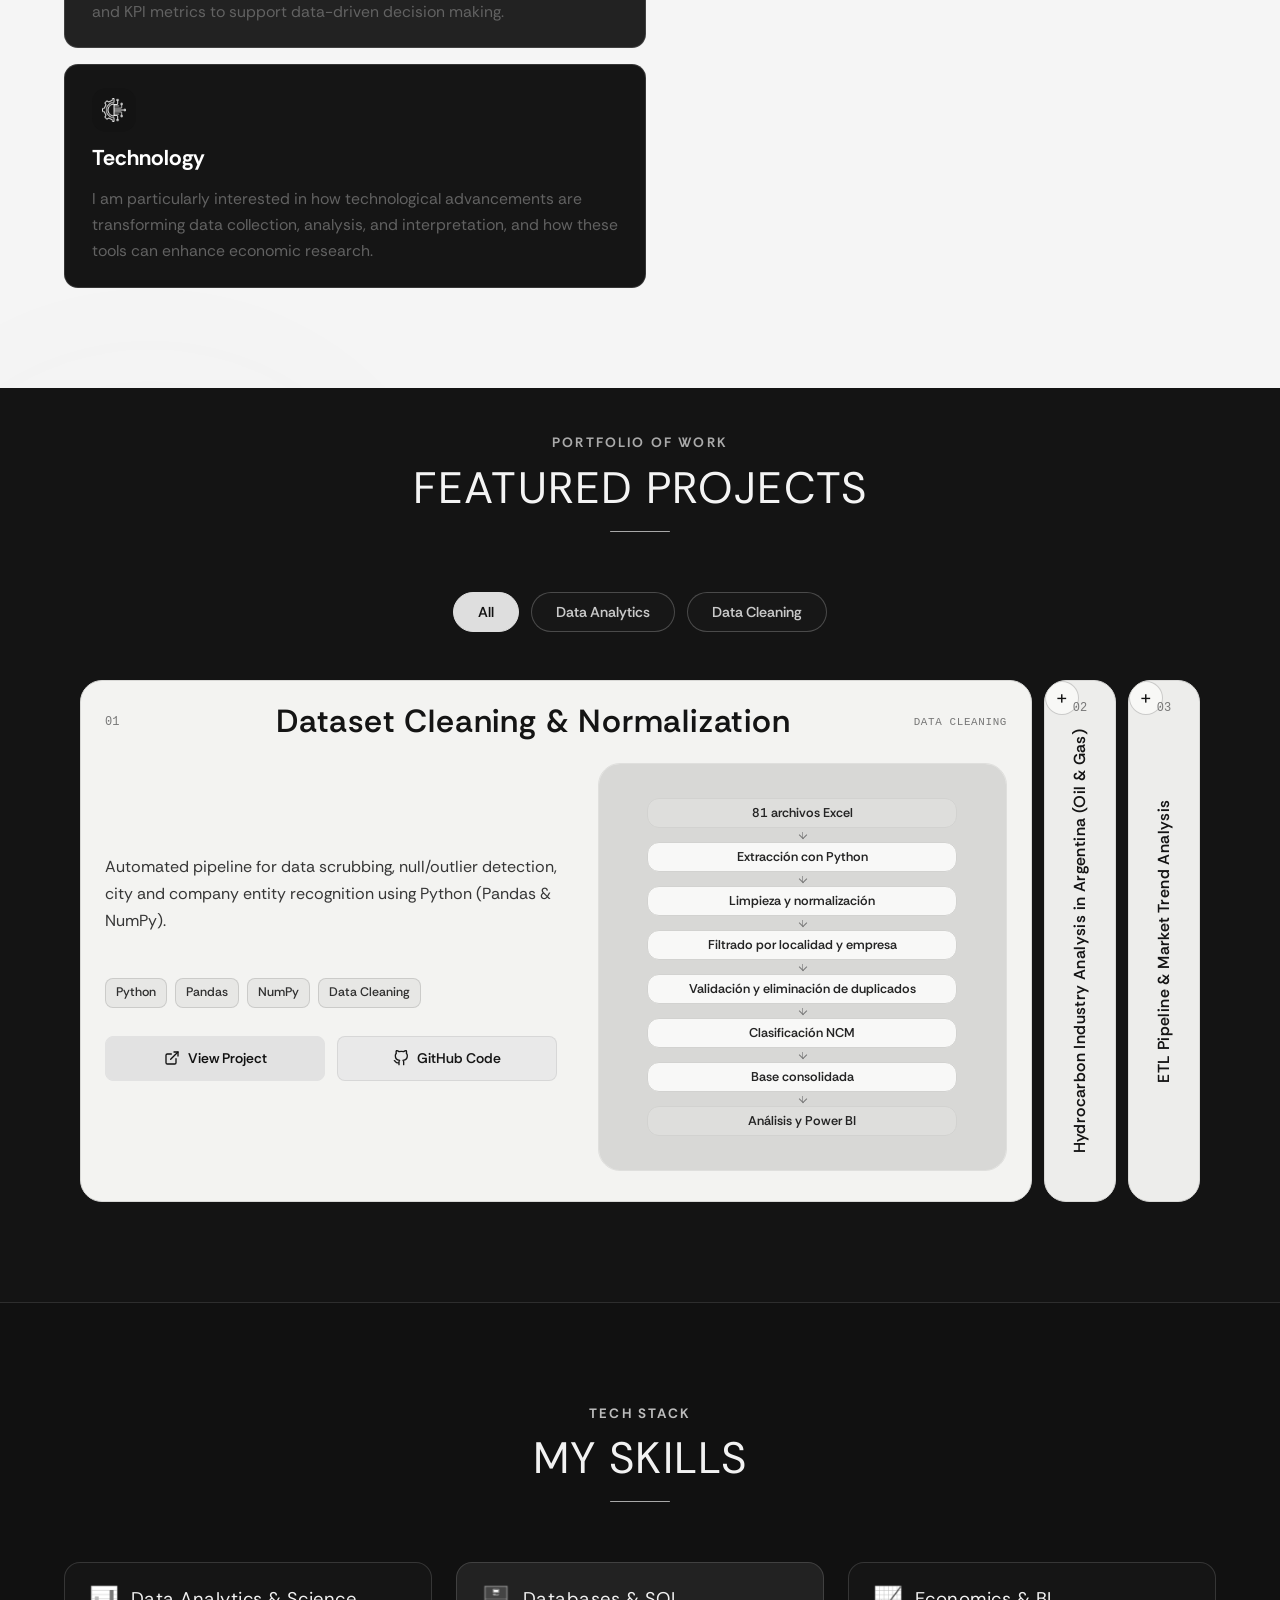
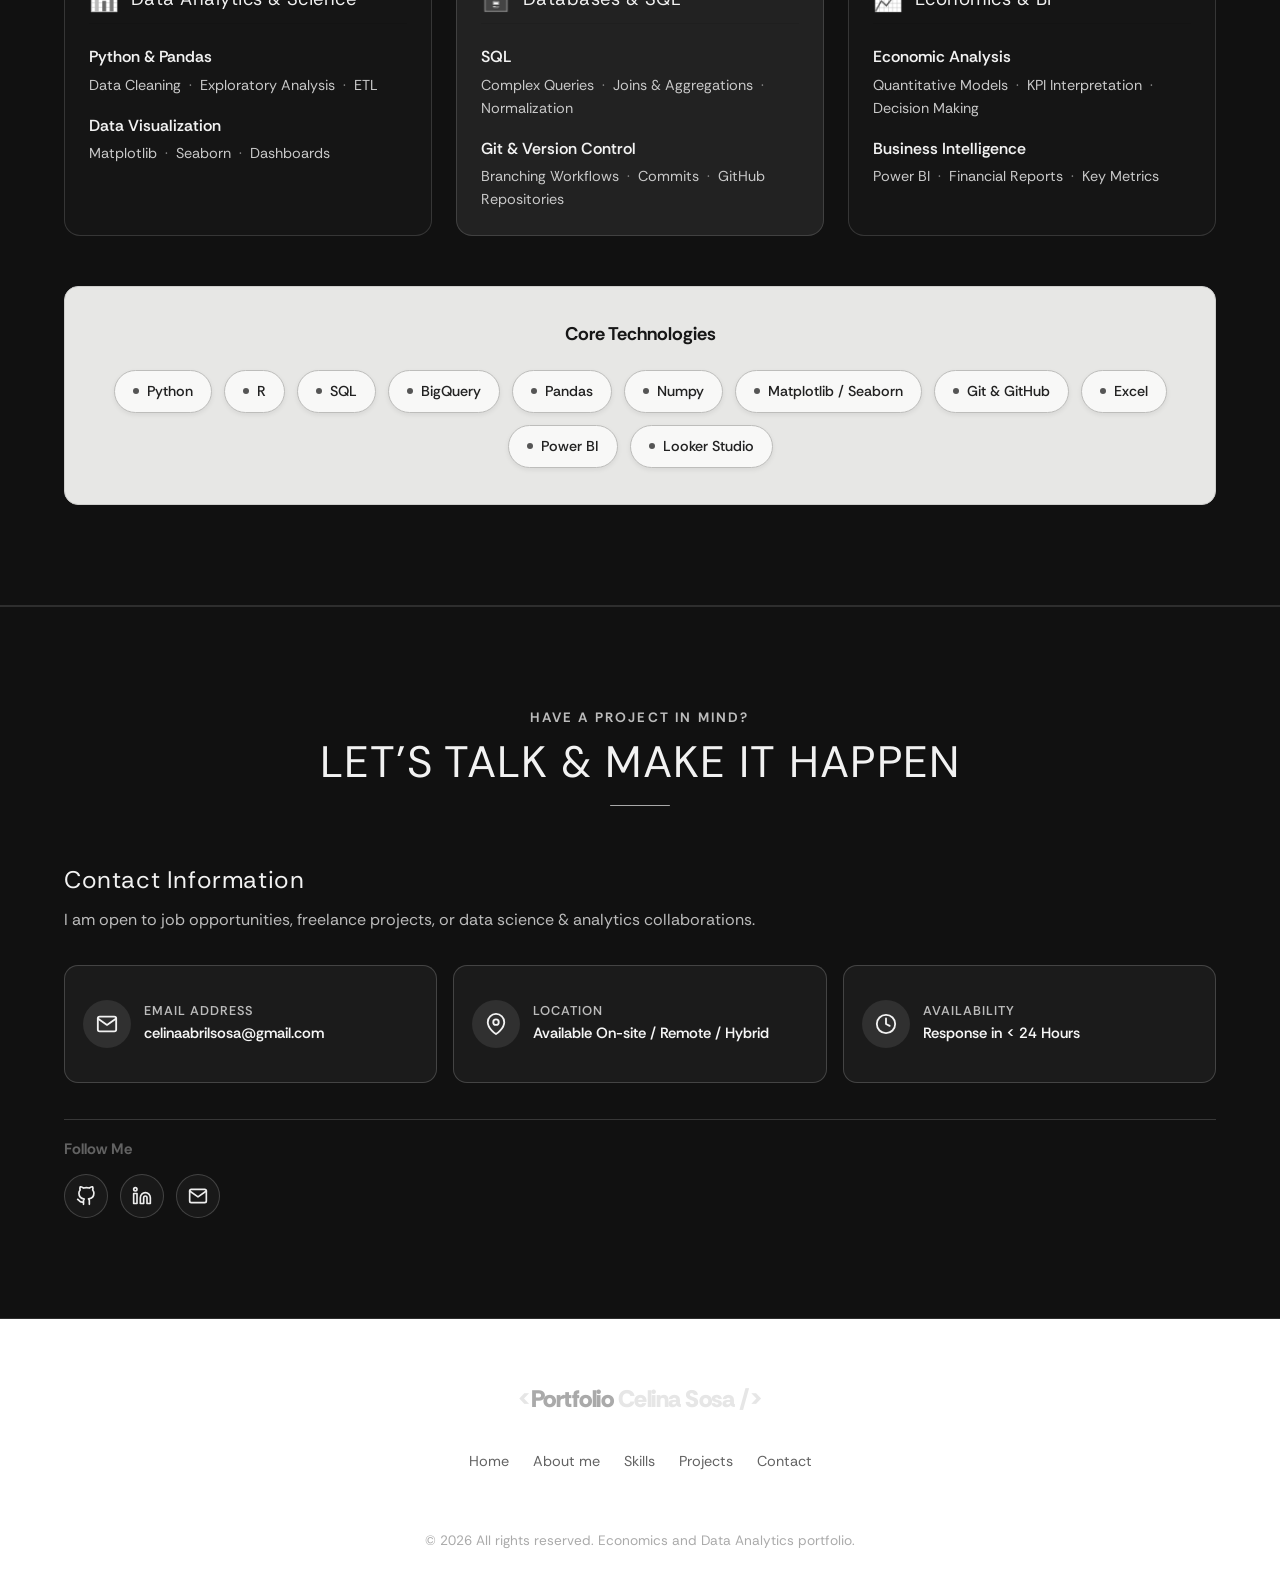
==== commit 28bac24b: "Changes in themes" ====
--- a/index.html
+++ b/index.html
@@ -147,9 +147,8 @@
               </div>
               <h3 data-i18n="about_card3_title">Tecnología</h3>
               <p data-i18n="about_card3_desc">
-                Me interesa especialmente cómo los avances tecnológicos están transformando la forma en que recopilamos,
-                analizamos e interpretamos información, y cómo estas herramientas pueden potenciar el análisis
-                económico.
+                Me interesa la aplicación de nuevas tecnologías al análisis de datos y cómo la automatización y las
+                herramientas digitales permiten optimizar procesos y ampliar las posibilidades del análisis.
               </p>
             </div>
           </div>
@@ -429,10 +428,16 @@
           <h4 class="badges-title" data-i18n="skills_badges_title">Tecnologías Principales</h4>
           <div class="tech-badges-container">
             <span class="tech-badge"><i class="badge-dot"></i> Python</span>
+            <span class="tech-badge"><i class="badge-dot"></i> R</span>
             <span class="tech-badge"><i class="badge-dot"></i> SQL</span>
+            <span class="tech-badge"><i class="badge-dot"></i> BigQuery</span>
             <span class="tech-badge"><i class="badge-dot"></i> Pandas</span>
+            <span class="tech-badge"><i class="badge-dot"></i> Numpy</span>
             <span class="tech-badge"><i class="badge-dot"></i> Matplotlib / Seaborn</span>
             <span class="tech-badge"><i class="badge-dot"></i> Git & GitHub</span>
+            <span class="tech-badge"><i class="badge-dot"></i> Excel</span>
+            <span class="tech-badge"><i class="badge-dot"></i> Power BI</span>
+            <span class="tech-badge"><i class="badge-dot"></i> Looker Studio</span>
           </div>
         </div>
       </div>
@@ -983,7 +988,41 @@
           </div>
         </div>
 
-        <!-- 2. SECCIÓN DASHBOARD INTERACTIVO DE PRODUCCIÓN DE GAS -->
+        <!-- 2. PRINCIPALES HALLAZGOS DEL ANÁLISIS -->
+        <section class="modal-section modal-insights" aria-labelledby="modal-petro-insights-title">
+          <h3 class="modal-section-title" id="modal-petro-insights-title" data-i18n="modal_petro_insights_title">
+            Principales hallazgos del análisis
+          </h3>
+          <p class="insights-intro" data-i18n="modal_petro_insights_intro">
+            Indicadores de la producción de gas natural en Argentina.
+          </p>
+
+          <div class="insights-metrics">
+            <article class="insight-metric">
+              <strong class="insight-value">70%</strong>
+              <span class="insight-label" data-i18n="modal_petro_insight_share">
+                Participación no convencional · julio de 2026
+              </span>
+            </article>
+            <article class="insight-metric">
+              <strong class="insight-value">-1,82%</strong>
+              <span class="insight-label" data-i18n="modal_petro_insight_yoy">
+                Variación interanual · julio de 2026
+              </span>
+            </article>
+          </div>
+
+          <ul class="insights-points">
+            <li data-i18n="modal_petro_insight_point1">La producción no convencional pasó de 2,6 M a 3,4 M, en el primer
+              semestre de 2026.</li>
+            <li data-i18n="modal_petro_insight_point2">En el primer semestre de 2026, Total Austral S.A. lideró la
+              producción.</li>
+            <li data-i18n="modal_petro_insight_point3">En julio de 2026, se observa una brecha del 136% entre la
+              producción no convencional y la convencional.</li>
+          </ul>
+        </section>
+
+        <!-- 3. SECCIÓN DASHBOARD INTERACTIVO DE PRODUCCIÓN DE GAS -->
         <div class="modal-section glass-card">
           <h3 class="modal-section-title">
             <svg xmlns="http://www.w3.org/2000/svg" width="20" height="20" viewBox="0 0 24 24" fill="none"
@@ -1131,15 +1170,10 @@
 
       <!-- Modal Footer -->
       <div class="modal-footer">
-        <a href="https://github.com/Data-analyst-Herrera-Sosa/Argentina_petroleo_gas" target="_blank"
+        <a href="https://datastudio.google.com/reporting/cf301dc4-9ae2-439a-b327-3bbab070c847" target="_blank"
           rel="noopener noreferrer" class="btn btn-primary">
-          <svg xmlns="http://www.w3.org/2000/svg" width="16" height="16" viewBox="0 0 24 24" fill="none"
-            stroke="currentColor" stroke-width="2" stroke-linecap="round" stroke-linejoin="round">
-            <path
-              d="M9 19c-5 1.5-5-2.5-7-3m14 6v-3.87a3.37 3.37 0 0 0-.94-2.61c3.14-.35 6.44-1.54 6.44-7A5.44 5.44 0 0 0 20 4.77 5.07 5.07 0 0 0 19.91 1S18.73.65 16 2.48a13.38 13.38 0 0 0-7 0C6.27.65 5.09 1 5.09 1A5.07 5.07 0 0 0 5 4.77a5.44 5.44 0 0 0-1.5 3.78c0 5.42 3.3 6.61 6.44 7A3.37 3.37 0 0 0 9 18.13V22">
-            </path>
-          </svg>
-          <span data-i18n="btn_github">Código en GitHub</span>
+          <img class="looker-studio-icon" src="assets/looker-studio-logo.png" alt="" aria-hidden="true">
+          <span data-i18n="modal_petro_looker_btn">Looker Studio</span>
         </a>
         <button type="button" class="btn btn-secondary" onclick="closeModal('modal-petroleo-gas')"
           data-i18n="modal_close_footer">
--- a/style.css
+++ b/style.css
@@ -2923,6 +2923,51 @@
 #modal-petroleo-gas .modal-close-btn,
 #modal-petroleo-gas .btn-secondary { color:#222; background:#f8f8f7; border-color:#cececc; }
 #modal-petroleo-gas .dashboard-preview-img { border-color:#d0d0ce !important; }
+#modal-petroleo-gas .looker-studio-icon { width:22px; height:22px; object-fit:contain; flex:0 0 22px; }
+#modal-petroleo-gas .modal-insights { padding:22px 24px; }
+#modal-petroleo-gas .insights-intro {
+  margin:-8px 0 16px;
+  color:#555;
+  font-size:.92rem;
+}
+#modal-petroleo-gas .insights-metrics {
+  display:grid;
+  grid-template-columns:repeat(2,minmax(0,1fr));
+  gap:14px;
+}
+#modal-petroleo-gas .insight-metric {
+  display:flex;
+  flex-direction:column;
+  justify-content:center;
+  gap:4px;
+  min-height:92px;
+  padding:14px 16px;
+  border:1px solid #d7d7d5;
+  border-radius:12px;
+  background:#ededeb;
+}
+#modal-petroleo-gas .insight-value {
+  color:#171717;
+  font-size:1.65rem;
+  font-weight:700;
+  line-height:1.1;
+}
+#modal-petroleo-gas .insight-label { color:#555; font-size:.88rem; line-height:1.4; }
+#modal-petroleo-gas .insights-points {
+  display:grid;
+  gap:9px;
+  margin:16px 0 0;
+  padding-left:22px;
+  color:#292929;
+  font-size:.94rem;
+  line-height:1.55;
+}
+#modal-petroleo-gas .insights-points li::marker { color:#777; }
+@media (max-width:600px) {
+  #modal-petroleo-gas .modal-insights { padding:18px; }
+  #modal-petroleo-gas .insights-metrics { grid-template-columns:1fr; gap:10px; }
+  #modal-petroleo-gas .insight-metric { min-height:78px; }
+}
 
 /* Santa Fe project cover: a compact, readable ETL flow in the site's grayscale palette. */
 #projects .etl-image-container { min-height:370px; }
@@ -2980,3 +3025,48 @@
   #projects .etl-image-container { min-height:370px; }
   #projects .etl-cover { min-height:370px; }
 }
+
+/* Keep the main technology badges distinct from the light skills panel. */
+[data-theme="light"] .tech-badges-wrapper {
+  background:#e7e7e5;
+  border-color:#cececc;
+}
+[data-theme="light"] .tech-badges-wrapper .badges-title { color:#171717; }
+[data-theme="light"] .tech-badges-wrapper .tech-badge {
+  padding:9px 18px;
+  color:#222;
+  background:#f8f8f7;
+  border-color:#bdbdbb;
+  box-shadow:0 2px 5px rgba(0,0,0,.07);
+}
+[data-theme="light"] .tech-badges-wrapper .badge-dot { background:#555; }
+[data-theme="light"] .tech-badges-wrapper .tech-badge:hover {
+  color:#f8f8f7;
+  background:#292929;
+  border-color:#292929;
+}
+[data-theme="light"] .tech-badges-wrapper .tech-badge:hover .badge-dot { background:#f8f8f7; }
+
+/* Strengthen the hierarchy between each skill subcategory and its details. */
+#skills .skill-tech-name {
+  color:#f2f2f2;
+  font-size:1rem;
+}
+#skills .skill-desc {
+  color:#c9c9c9;
+  font-size:.9rem;
+  line-height:1.6;
+}
+#skills .skill-desc-bullet { color:#929292; opacity:1; }
+
+/* Keep contact details legible against the dark contact cards. */
+#contact .contact-card,
+#contact .contact-card:nth-child(2) {
+  color:#f2f2f2;
+  background:#1b1b1b;
+  border-color:rgba(255,255,255,.18);
+}
+#contact .contact-label { color:#bcbcbc; }
+#contact .contact-value { color:#f5f5f5; }
+#contact .contact-icon { color:#f2f2f2; background:#303030; }
+#contact .contact-text { color:#bcbcbc; }
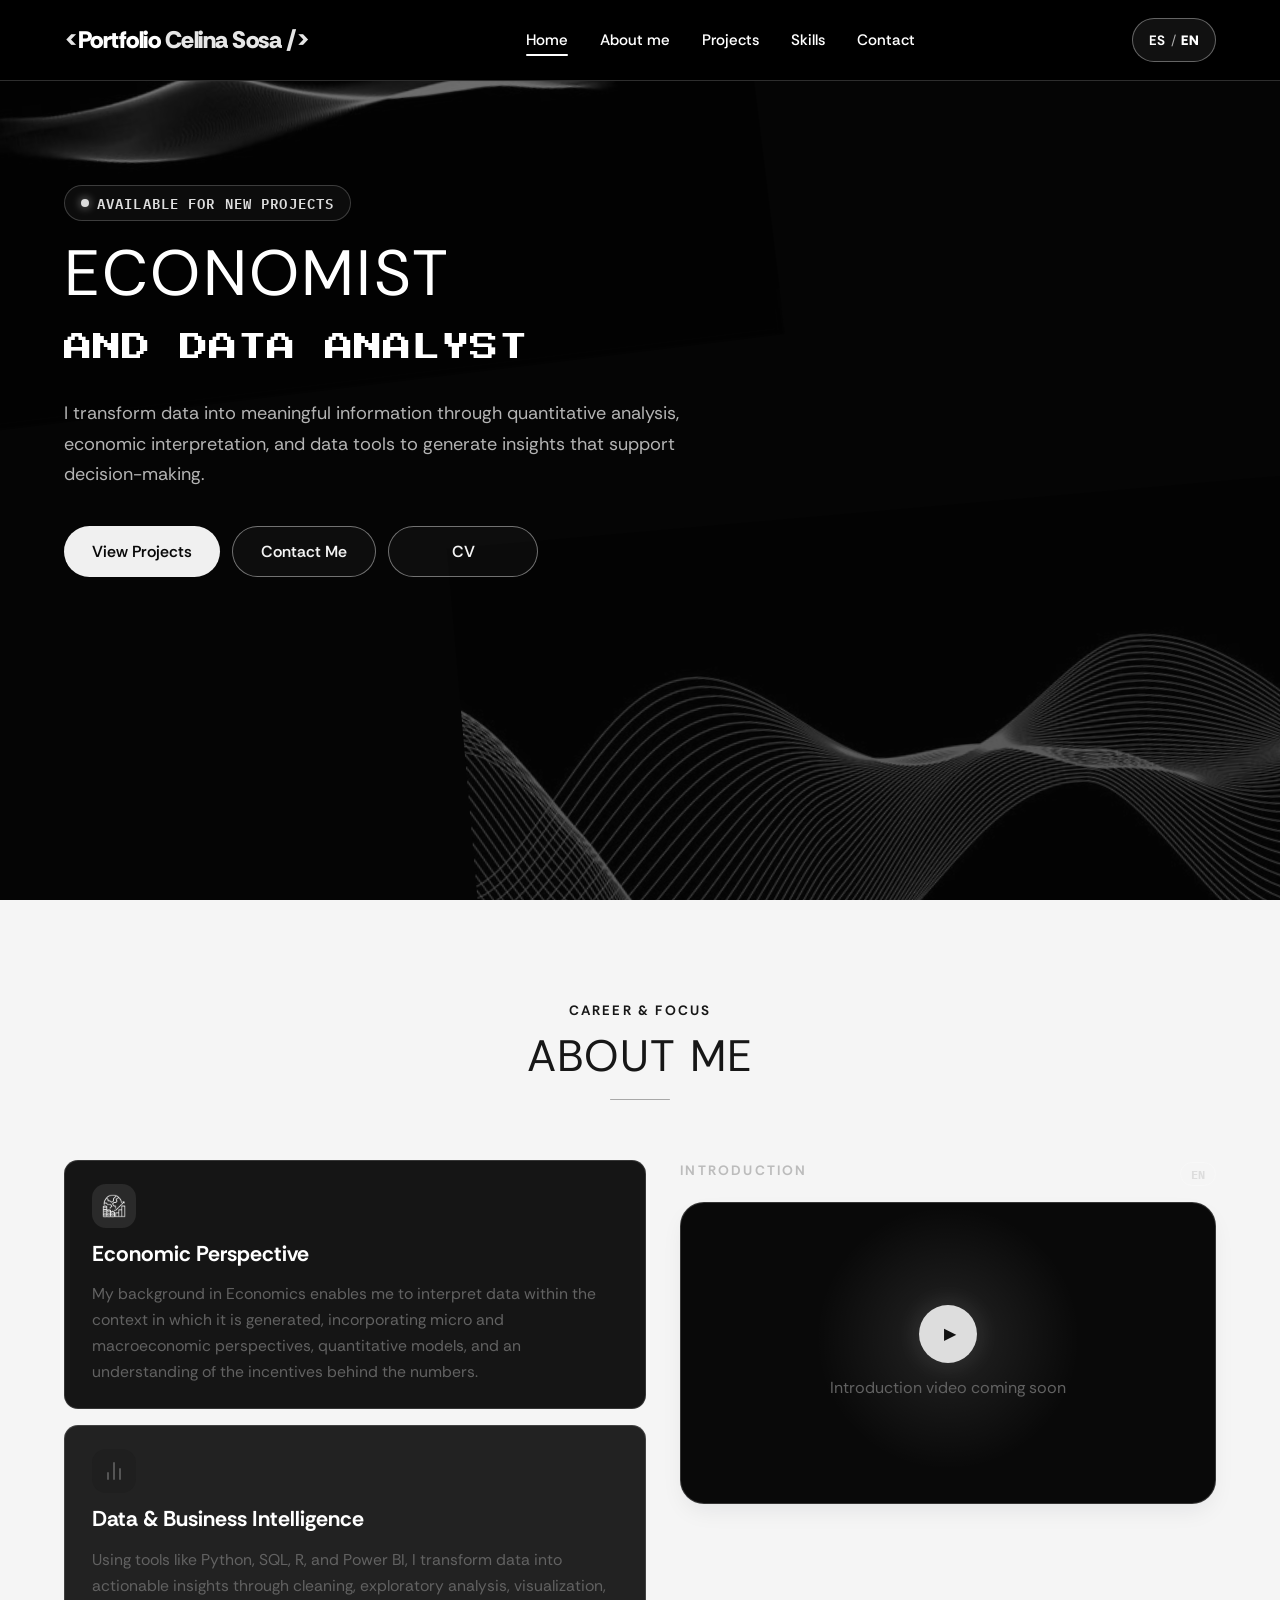
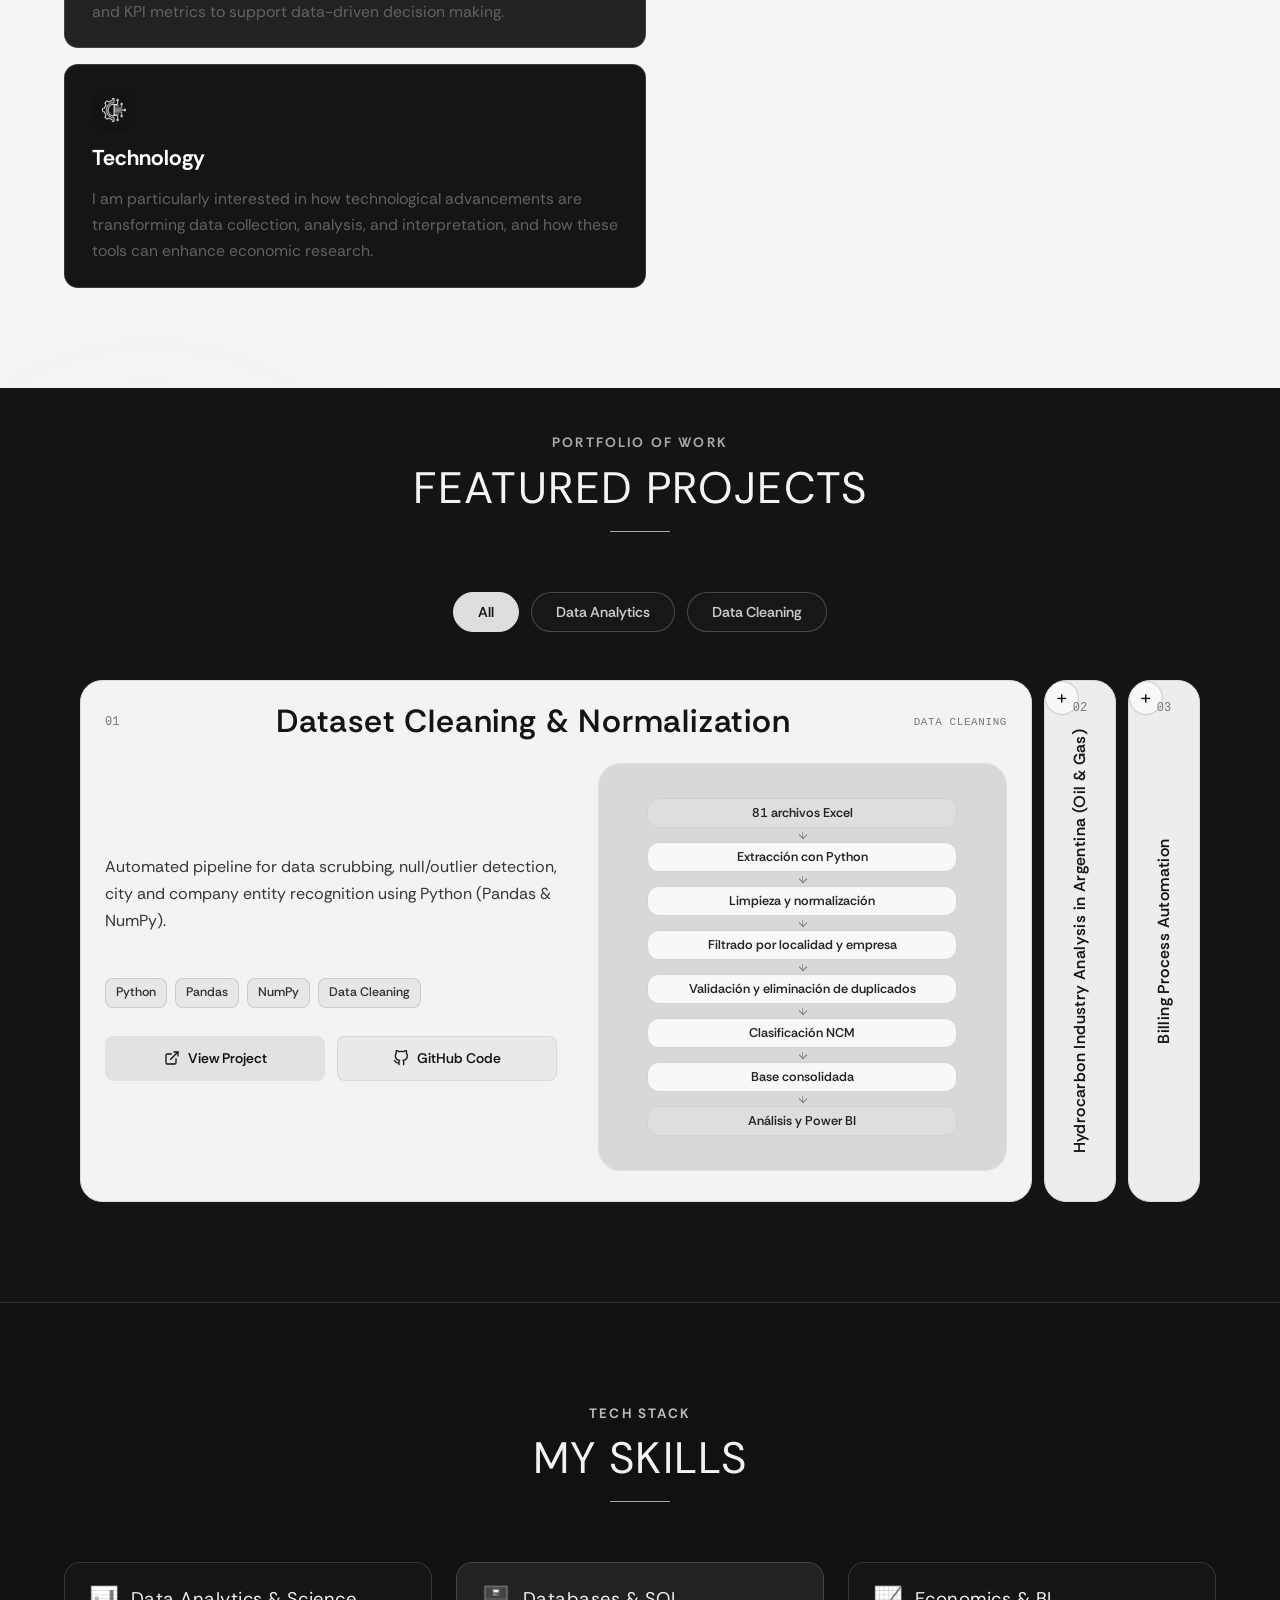
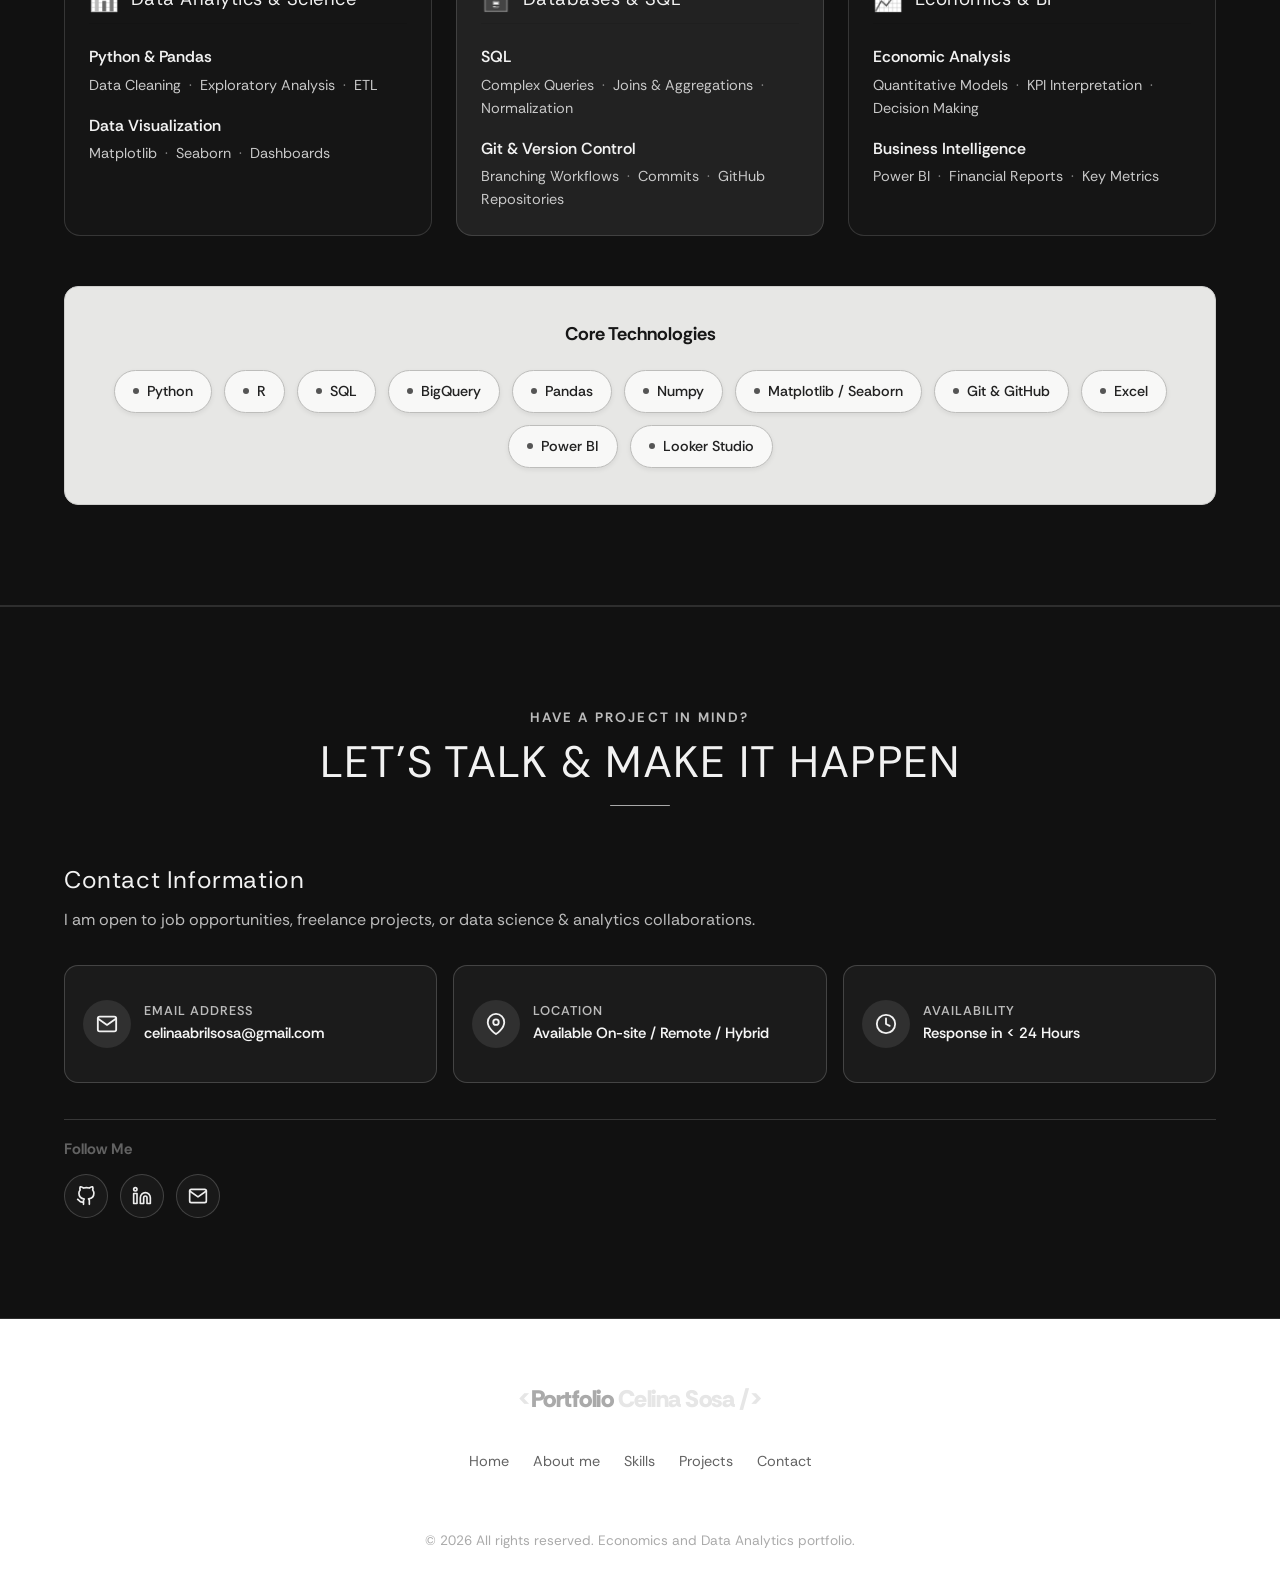
==== commit 3fb8c61c: "Add new proyect" ====
--- a/index.html
+++ b/index.html
@@ -317,25 +317,45 @@
           <details class="project-card glass-card" data-category="data">
             <summary class="project-summary">
               <span class="project-number">03</span>
-              <h3 class="project-title" data-i18n="p4_title">Pipeline ETL & Análisis de Tendencias de Mercado</h3>
-              <span class="project-summary-category" data-i18n="tag_data">Análisis de Datos</span>
+              <h3 class="project-title" data-i18n="p4_title">Automatización del Proceso de Facturación</h3>
+              <span class="project-summary-category" data-i18n="tag_automation">Automatización de Procesos</span>
             </summary>
             <div class="project-expanded">
             <div class="project-image-container">
-              <div class="project-cover cover-etl">
-                <div class="etl-node">CSV</div>
-                <div class="etl-line"></div>
-                <div class="etl-node etl-node-main">ETL</div>
-                <div class="etl-line"></div>
-                <div class="etl-node">SQL</div>
-                <div class="etl-chart"><i></i><i></i><i></i><i></i><i></i><i></i><i></i></div>
+              <div class="project-cover billing-cover" aria-hidden="true">
+                <div class="billing-cover-panel">
+                  <span data-i18n="billing_cover_before">Proceso manual</span>
+                  <strong>60 min</strong>
+                  <small data-i18n="billing_cover_monthly">Una vez al mes</small>
+                </div>
+                <span class="billing-cover-arrow" aria-hidden="true">→</span>
+                <div class="billing-cover-panel billing-cover-result">
+                  <span data-i18n="billing_cover_after">Facturación automatizada</span>
+                  <strong>5 min</strong>
+                  <small>Python · Excel</small>
+                </div>
               </div>
             </div>
             <div class="project-content">
-              <p class="project-description" data-i18n="p4_desc">Extracción automatizada, limpieza y análisis de
-                tendencias con reportes dinámicos.</p>
-              <div class="project-techs"><span class="tag">Python</span><span class="tag">SQLAlchemy</span><span
-                  class="tag">ETL</span></div>
+              <p class="project-description" data-i18n="p4_desc">Automatización con Python de un proceso mensual de facturación, reduciendo el tiempo de trabajo de 60 a 5 minutos y el riesgo de errores de carga manual.</p>
+              <div class="project-techs">
+                <span class="tag">Python</span>
+                <span class="tag">Pandas</span>
+                <span class="tag">Excel</span>
+                <span class="tag" data-i18n="billing_tag_cleaning">Limpieza de Datos</span>
+                <span class="tag" data-i18n="billing_tag_automation">Automatización de Procesos</span>
+              </div>
+              <div class="project-links">
+                <button class="btn-project btn-project-primary" onclick="openModal('modal-billing-automation')">
+                  <svg xmlns="http://www.w3.org/2000/svg" width="16" height="16" viewBox="0 0 24 24" fill="none"
+                    stroke="currentColor" stroke-width="2" stroke-linecap="round" stroke-linejoin="round">
+                    <path d="M18 13v6a2 2 0 0 1-2 2H5a2 2 0 0 1-2-2V8a2 2 0 0 1 2-2h6"></path>
+                    <polyline points="15 3 21 3 21 9"></polyline>
+                    <line x1="10" y1="14" x2="21" y2="3"></line>
+                  </svg>
+                  <span data-i18n="btn_view_project">Ver Proyecto</span>
+                </button>
+              </div>
             </div>
             </div>
           </details>
@@ -1116,53 +1136,19 @@
             <div class="workflow-step">
               <div class="step-badge" data-i18n="modal_petro_step3_badge">Paso 3</div>
               <div class="step-content">
-                <h4 class="step-title" data-i18n="modal_petro_step3_title">Modelado de Datos</h4>
-                <p class="step-desc" data-i18n="modal_petro_step3_desc">Estructuración de esquemas en estrella (Star
-                  Schema) en Looker Studio uniendo tablas de Hechos (Producción mensual) con Dimensiones (Empresas,
-                  Cuencas, Yacimientos).</p>
+                <h4 class="step-title" data-i18n="modal_petro_step3_title">Modelado y estructura de datos</h4>
+                <p class="step-desc" data-i18n="modal_petro_step3_desc">Diseño de una estructura de datos en Looker Studio, relacionando información de producción con dimensiones de empresas, yacimientos y ubicación geográfica.</p>
               </div>
             </div>
 
             <div class="workflow-step">
               <div class="step-badge" data-i18n="modal_petro_step4_badge">Paso 4</div>
               <div class="step-content">
-                <h4 class="step-title" data-i18n="modal_petro_step4_title">Métricas DAX</h4>
-                <p class="step-desc" data-i18n="modal_petro_step4_desc">Creación de medidas dinámicas para calcular
-                  variaciones interanuales (YoY), acumulados anuales (YTD) y porcentaje de participación no
-                  convencional.</p>
-              </div>
-            </div>
-
-          </div>
-        </div>
-
-        <!-- 5. VALOR PARA EL NEGOCIO Y CONCLUSIONES -->
-        <div class="modal-section glass-card">
-          <h3 class="modal-section-title">
-            <svg xmlns="http://www.w3.org/2000/svg" width="20" height="20" viewBox="0 0 24 24" fill="none"
-              stroke="currentColor" stroke-width="2" stroke-linecap="round" stroke-linejoin="round">
-              <path d="M22 11.08V12a10 10 0 1 1-5.93-9.14"></path>
-              <polyline points="22 4 12 14.01 9 11.01"></polyline>
-            </svg>
-            <span data-i18n="modal_petro_sec_value">Valor para el Negocio & Conclusiones</span>
-          </h3>
-
-          <div class="modal-grid-2col">
-            <div class="modal-text-block">
-              <h4 class="block-subtitle" data-i18n="modal_petro_val1_title">Impacto en Soberanía Energética</h4>
-              <p data-i18n="modal_petro_val1_desc">
-                Permite evaluar el impacto de las inversiones estratégicas en Vaca Muerta sobre la soberanía
-                energética y la balanza comercial de combustibles.
-              </p>
-            </div>
-
-            <div class="modal-text-block">
-              <h4 class="block-subtitle" data-i18n="modal_petro_val2_title">Análisis Comparativo de Operadoras</h4>
-              <p data-i18n="modal_petro_val2_desc">
-                Facilita el análisis comparativo del rendimiento entre empresas públicas y privadas en el sector
-                hidrocarburífero argentino.
-              </p>
-            </div>
+                <h4 class="step-title" data-i18n="modal_petro_step4_title">Métricas y campos calculados</h4>
+                <p class="step-desc" data-i18n="modal_petro_step4_desc">Creación de indicadores mediante SQL en BigQuery y campos calculados en Looker Studio para analizar variaciones interanuales (YoY), acumulados anuales (YTD) y participación de la producción no convencional.</p>
+              </div>
+            </div>
+
           </div>
         </div>
 
@@ -1184,6 +1170,171 @@
     </div>
   </div>
 
+  <!-- Modal 3: Automatización del Proceso de Facturación -->
+  <div id="modal-billing-automation" class="modal-backdrop modal-overlay" aria-hidden="true" role="dialog"
+    aria-labelledby="billing-modal-title">
+    <div class="modal-container modal-content glass-card">
+      <div class="modal-header">
+        <div class="modal-badge-group">
+          <span class="project-category-tag tag-emerald" data-i18n="billing_modal_tag">Automatización de Procesos</span>
+          <span class="modal-status-badge" data-i18n="billing_modal_status">Caso real · Facturación mensual</span>
+        </div>
+        <button type="button" class="modal-close-btn modal-close" aria-label="Cerrar ventana de detalles"
+          onclick="closeModal('modal-billing-automation')" data-i18n-aria="aria_modal_close">
+          <svg xmlns="http://www.w3.org/2000/svg" width="22" height="22" viewBox="0 0 24 24" fill="none"
+            stroke="currentColor" stroke-width="2" stroke-linecap="round" stroke-linejoin="round">
+            <line x1="18" y1="6" x2="6" y2="18"></line>
+            <line x1="6" y1="6" x2="18" y2="18"></line>
+          </svg>
+        </button>
+      </div>
+
+      <div class="modal-body billing-modal-body">
+        <section class="modal-hero-section billing-hero">
+          <h2 class="modal-main-title" id="billing-modal-title" data-i18n="billing_title">Automatización del Proceso de Facturación</h2>
+          <p class="modal-tagline" data-i18n="billing_tagline">Automatización con Python de un proceso mensual de facturación</p>
+          <p class="billing-description" data-i18n="billing_description">Un flujo repetitivo y propenso a errores de tipeo se transformó en un proceso automatizado, reduciendo el tiempo de trabajo de 60 minutos a 5 minutos.</p>
+          <div class="billing-hero-metrics">
+            <div class="billing-hero-metric">
+              <strong>60 min <span aria-hidden="true">→</span> 5 min</strong>
+              <span data-i18n="billing_hero_metric_label">Tiempo de procesamiento</span>
+            </div>
+            <div class="billing-hero-metric billing-hero-metric-accent">
+              <strong>12×</strong>
+              <span data-i18n="billing_hero_speed_label">Reducción del tiempo de procesamiento</span>
+            </div>
+          </div>
+        </section>
+
+        <section class="modal-section glass-card billing-case-section">
+          <h3 class="modal-section-title" data-i18n="billing_challenge_title">El desafío</h3>
+          <p class="billing-section-intro" data-i18n="billing_challenge_intro">La facturación se realizaba al cierre de cada mes y debía resolverse junto con otras responsabilidades.</p>
+          <ul class="billing-challenge-list">
+            <li data-i18n="billing_challenge_1">La carga rápida de datos podía generar errores de tipeo.</li>
+            <li data-i18n="billing_challenge_2">Los nombres de algunas empresas clientes se ingresaban incompletos o con variaciones.</li>
+            <li data-i18n="billing_challenge_3">La revisión y corrección manual hacía que el proceso demandara cerca de una hora.</li>
+          </ul>
+          <div class="billing-manual-flow" aria-label="Flujo manual original" data-i18n-aria="billing_flow_label">
+            <span data-i18n="billing_flow_raw">Datos de origen</span>
+            <b aria-hidden="true">→</b>
+            <span data-i18n="billing_flow_review">Revisión manual</span>
+            <b aria-hidden="true">→</b>
+            <span data-i18n="billing_flow_corrections">Correcciones manuales</span>
+            <b aria-hidden="true">→</b>
+            <span data-i18n="billing_flow_excel">Excel de facturación</span>
+          </div>
+        </section>
+
+        <section class="modal-section glass-card billing-case-section">
+          <h3 class="modal-section-title" data-i18n="billing_method_title">Cómo lo resolví</h3>
+          <div class="workflow-timeline billing-method-grid">
+            <article class="workflow-step">
+              <span class="step-badge">01</span>
+              <h4 class="step-title" data-i18n="billing_step1_title">Comprender el flujo de trabajo</h4>
+              <p class="step-desc" data-i18n="billing_step1_desc">Identifiqué la fuente de datos, la estructura de la base y el proceso de facturación existente.</p>
+            </article>
+            <article class="workflow-step">
+              <span class="step-badge">02</span>
+              <h4 class="step-title" data-i18n="billing_step2_title">Analizar los datos</h4>
+              <p class="step-desc" data-i18n="billing_step2_desc">Usé Python para inspeccionar la base e identificar inconsistencias en los nombres de clientes.</p>
+            </article>
+            <article class="workflow-step">
+              <span class="step-badge">03</span>
+              <h4 class="step-title" data-i18n="billing_step3_title">Estandarizar los registros de clientes</h4>
+              <p class="step-desc" data-i18n="billing_step3_desc">Observé que las dos primeras letras de cada nombre se mantenían correctas y utilicé startswith() para agrupar los registros por cliente.</p>
+            </article>
+            <article class="workflow-step">
+              <span class="step-badge">04</span>
+              <h4 class="step-title" data-i18n="billing_step4_title">Generar el archivo de facturación</h4>
+              <p class="step-desc" data-i18n="billing_step4_desc">Creé scripts de Python para dar formato a los datos según los requisitos del cliente y generar el archivo final de facturación en Excel.</p>
+            </article>
+          </div>
+        </section>
+
+        <section class="modal-section glass-card billing-case-section">
+          <h3 class="modal-section-title" data-i18n="billing_logic_title">Una regla simple para unificar nombres</h3>
+          <p class="billing-section-intro" data-i18n="billing_logic_intro">La coincidencia por prefijo permitió reunir variantes del nombre de un mismo cliente antes de generar la facturación.</p>
+          <div class="billing-logic-layout">
+            <div class="billing-name-example">
+              <span>“Cliente Alfa”</span>
+              <span>“Cliente Alfa S.A.”</span>
+              <span>“Cliente Alfa SA”</span>
+              <span>“Cliente Alfa Sociedad Anónima”</span>
+              <b aria-hidden="true">↓</b>
+              <small data-i18n="billing_logic_customer">Cliente agrupado</small>
+              <strong>CL...</strong>
+            </div>
+            <div class="billing-code-panel">
+              <span class="billing-code-label">Python · startswith()</span>
+              <pre><code>if customer.startswith(prefix):
+    assign_to_customer()</code></pre>
+            </div>
+          </div>
+          <p class="billing-anonymized-note" data-i18n="billing_logic_note">Ejemplo ilustrativo y anonimizado; no se muestran datos reales de clientes.</p>
+        </section>
+
+        <section class="modal-section glass-card billing-case-section">
+          <h3 class="modal-section-title" data-i18n="billing_compare_title">Antes y después</h3>
+          <div class="billing-compare-grid">
+            <div class="billing-compare-card billing-before-card">
+              <h4 data-i18n="billing_before_title">Antes</h4>
+              <strong>60 min</strong>
+              <ul>
+                <li data-i18n="billing_before_1">60 minutos de trabajo</li>
+                <li data-i18n="billing_before_2">Proceso manual mensual</li>
+                <li data-i18n="billing_before_3">Correcciones y formato manual</li>
+                <li data-i18n="billing_before_4">Riesgo de errores de tipeo</li>
+              </ul>
+            </div>
+            <div class="billing-compare-card billing-after-card">
+              <h4 data-i18n="billing_after_title">Después</h4>
+              <strong>5 min</strong>
+              <ul>
+                <li data-i18n="billing_after_1">5 minutos de procesamiento</li>
+                <li data-i18n="billing_after_2">Automatización con Python</li>
+                <li data-i18n="billing_after_3">Nombres de clientes estandarizados</li>
+                <li data-i18n="billing_after_4">Archivo Excel con formato requerido</li>
+              </ul>
+            </div>
+          </div>
+        </section>
+
+        <section class="modal-section glass-card billing-case-section">
+          <h3 class="modal-section-title" data-i18n="billing_impact_title">Impacto</h3>
+          <div class="billing-results-grid">
+            <article><strong>12×</strong><span data-i18n="billing_impact_12x">Reducción del tiempo de procesamiento</span></article>
+            <article><strong>55 min</strong><span data-i18n="billing_impact_saved">Tiempo ahorrado por ciclo mensual</span></article>
+            <article><strong>5 min</strong><span data-i18n="billing_impact_after">Tiempo requerido después de automatizar</span></article>
+          </div>
+          <p class="billing-section-intro billing-impact-copy" data-i18n="billing_impact_desc">El proceso automatizado redujo la tarea mensual de aproximadamente 60 minutos a 5, permitiendo completar en 5 minutos lo que antes llevaba una hora.</p>
+        </section>
+
+        <section class="modal-section glass-card billing-case-section billing-technical-section">
+          <h3 class="modal-section-title" data-i18n="billing_tech_title">Tecnologías y técnicas</h3>
+          <div class="modal-tech-stack">
+            <span class="tech-pill">Python</span>
+            <span class="tech-pill">Pandas</span>
+            <span class="tech-pill">Excel</span>
+            <span class="tech-pill" data-i18n="billing_tag_cleaning">Limpieza de Datos</span>
+            <span class="tech-pill" data-i18n="billing_tag_matching">Coincidencia de cadenas</span>
+            <span class="tech-pill" data-i18n="billing_tag_automation">Automatización de Procesos</span>
+          </div>
+        </section>
+
+        <section class="modal-section glass-card billing-case-section billing-closing-section">
+          <h3 class="modal-section-title" data-i18n="billing_closing_title">De una tarea repetitiva a un flujo automatizado</h3>
+          <p class="billing-section-intro" data-i18n="billing_closing_desc">Al analizar la estructura y la calidad de los datos existentes, identifiqué una regla de coincidencia simple y confiable y convertí el flujo manual en un proceso automatizado con Python.</p>
+        </section>
+      </div>
+
+      <div class="modal-footer">
+        <a href="#projects" class="btn btn-primary" onclick="closeModal('modal-billing-automation')">
+          <span data-i18n="billing_back_projects">Volver a Proyectos</span>
+        </a>
+      </div>
+    </div>
+  </div>
+
   <!-- JavaScript Principal -->
   <script src="script.js"></script>
 </body>
--- a/style.css
+++ b/style.css
@@ -3070,3 +3070,159 @@
 #contact .contact-value { color:#f5f5f5; }
 #contact .contact-icon { color:#f2f2f2; background:#303030; }
 #contact .contact-text { color:#bcbcbc; }
+
+/* Billing automation cover and case study, matched to the portfolio's grayscale cards. */
+#projects .billing-cover {
+  display:flex;
+  align-items:center;
+  justify-content:center;
+  gap:clamp(8px,2vw,18px);
+  padding:20px;
+  background:#d8d8d6;
+  filter:none;
+}
+#projects .billing-cover-panel {
+  display:flex;
+  flex:1 1 0;
+  flex-direction:column;
+  align-items:center;
+  justify-content:center;
+  gap:8px;
+  min-width:0;
+  min-height:150px;
+  padding:14px 10px;
+  border:1px solid #c9c9c7;
+  border-radius:16px;
+  background:#f7f7f6;
+  color:#414141;
+  text-align:center;
+}
+#projects .billing-cover-panel > span { font-size:.68rem; font-weight:700; letter-spacing:.06em; text-transform:uppercase; }
+#projects .billing-cover-panel strong { color:#151515; font-size:clamp(1.4rem,3vw,2rem); line-height:1; }
+#projects .billing-cover-panel small { color:#666; font-size:.72rem; }
+#projects .billing-cover-result { background:#ececea; }
+#projects .billing-cover-arrow { flex:0 0 auto; color:#555; font-size:1.5rem; }
+
+#modal-billing-automation {
+  --bg-surface:#f1f1f0;
+  --bg-surface-alt:#e5e5e3;
+  --bg-card:#f8f8f7;
+  --text-main:#171717;
+  --text-muted:#555;
+  --primary:#333;
+  --emerald:#555;
+  --purple:#666;
+  --border-color:rgba(0,0,0,.12);
+  --border-highlight:rgba(0,0,0,.28);
+  --shadow-glow:0 0 20px rgba(0,0,0,.08);
+}
+#modal-billing-automation .modal-container,
+#modal-billing-automation .modal-container:hover { color:#171717; background:#f1f1f0; border-color:#d0d0ce; }
+#modal-billing-automation .modal-header,
+#modal-billing-automation .modal-footer { background:#e5e5e3; border-color:#d0d0ce; }
+#modal-billing-automation .modal-section { color:#171717; background:#f8f8f7; border-color:#d7d7d5; }
+#modal-billing-automation .modal-section-title { color:#171717; border-color:#d7d7d5; }
+#modal-billing-automation .modal-section-title svg { color:#555; }
+#modal-billing-automation .tag-emerald,
+#modal-billing-automation .modal-status-badge,
+#modal-billing-automation .step-badge { color:#333; background:#e6e6e4; border-color:#cececc; }
+#modal-billing-automation .workflow-step,
+#modal-billing-automation .tech-pill { color:#242424; background:#e9e9e7; border-color:#d2d2d0; }
+#modal-billing-automation .modal-close,
+#modal-billing-automation .modal-close-btn,
+#modal-billing-automation .btn-secondary { color:#222; background:#f8f8f7; border-color:#cececc; }
+#modal-billing-automation .billing-description,
+#modal-billing-automation .billing-section-intro { color:#4e4e4e; font-size:.96rem; line-height:1.65; }
+#modal-billing-automation .billing-hero { display:flex; flex-direction:column; gap:10px; }
+#modal-billing-automation .billing-hero .modal-main-title { color:#171717; margin-bottom:0; }
+#modal-billing-automation .billing-hero .modal-tagline { color:#555; margin-bottom:0; }
+#modal-billing-automation .billing-hero-metrics { display:grid; grid-template-columns:1.35fr 1fr; gap:14px; margin-top:8px; }
+#modal-billing-automation .billing-hero-metric {
+  display:flex;
+  flex-direction:column;
+  justify-content:center;
+  gap:6px;
+  min-height:100px;
+  padding:18px 20px;
+  border:1px solid #d3d3d1;
+  border-radius:14px;
+  background:#e9e9e7;
+}
+#modal-billing-automation .billing-hero-metric strong { color:#171717; font-size:1.8rem; line-height:1.1; }
+#modal-billing-automation .billing-hero-metric strong span { color:#777; }
+#modal-billing-automation .billing-hero-metric > span { color:#555; font-size:.86rem; }
+#modal-billing-automation .billing-hero-metric-accent { background:#dededc; }
+#modal-billing-automation .billing-hero-metric-accent strong { font-size:2.15rem; }
+#modal-billing-automation .billing-challenge-list,
+#modal-billing-automation .billing-compare-card ul {
+  display:grid;
+  gap:8px;
+  margin:12px 0 18px;
+  padding-left:22px;
+  color:#3e3e3e;
+  line-height:1.55;
+}
+#modal-billing-automation .billing-challenge-list li::marker,
+#modal-billing-automation .billing-compare-card li::marker { color:#777; }
+#modal-billing-automation .billing-manual-flow { display:flex; align-items:center; flex-wrap:wrap; gap:9px; }
+#modal-billing-automation .billing-manual-flow span {
+  flex:1 1 130px;
+  padding:10px 12px;
+  border:1px solid #d2d2d0;
+  border-radius:10px;
+  background:#ededeb;
+  color:#303030;
+  font-size:.82rem;
+  font-weight:600;
+  text-align:center;
+}
+#modal-billing-automation .billing-manual-flow b { color:#777; font-size:1rem; }
+#modal-billing-automation .billing-method-grid { grid-template-columns:repeat(2,minmax(0,1fr)); }
+#modal-billing-automation .billing-method-grid .step-title { color:#222; }
+#modal-billing-automation .billing-method-grid .step-desc { color:#555; line-height:1.55; }
+#modal-billing-automation .billing-logic-layout { display:grid; grid-template-columns:1fr 1fr; gap:16px; align-items:stretch; }
+#modal-billing-automation .billing-name-example {
+  display:flex;
+  flex-direction:column;
+  align-items:flex-start;
+  gap:7px;
+  padding:16px;
+  border:1px solid #d7d7d5;
+  border-radius:12px;
+  background:#ededeb;
+  color:#333;
+  font-family:ui-monospace,Consolas,monospace;
+  font-size:.88rem;
+}
+#modal-billing-automation .billing-name-example b { align-self:center; color:#777; font-size:1.25rem; }
+#modal-billing-automation .billing-name-example small { color:#666; font-family:var(--font-body); font-size:.8rem; }
+#modal-billing-automation .billing-name-example strong { color:#171717; font-size:1.2rem; }
+#modal-billing-automation .billing-code-panel { overflow:hidden; border:1px solid #292929; border-radius:12px; background:#181818; }
+#modal-billing-automation .billing-code-label { display:block; padding:10px 14px; border-bottom:1px solid #333; color:#bdbdbd; font:600 .75rem ui-monospace,Consolas,monospace; }
+#modal-billing-automation .billing-code-panel pre { overflow:auto; padding:20px 16px; color:#f0f0f0; font: .88rem/1.7 ui-monospace,Consolas,monospace; }
+#modal-billing-automation .billing-anonymized-note { margin-top:12px; color:#666; font-size:.8rem; font-style:italic; }
+#modal-billing-automation .billing-compare-grid { display:grid; grid-template-columns:repeat(2,minmax(0,1fr)); gap:14px; }
+#modal-billing-automation .billing-compare-card { padding:18px; border:1px solid #d5d5d3; border-radius:12px; background:#ededeb; }
+#modal-billing-automation .billing-compare-card h4 { color:#333; font-size:.8rem; letter-spacing:.08em; text-transform:uppercase; }
+#modal-billing-automation .billing-compare-card > strong { display:block; margin:6px 0 12px; color:#171717; font-size:1.8rem; }
+#modal-billing-automation .billing-compare-card ul { margin-bottom:0; font-size:.88rem; }
+#modal-billing-automation .billing-after-card { background:#e3e3e1; border-color:#c9c9c7; }
+#modal-billing-automation .billing-results-grid { display:grid; grid-template-columns:repeat(3,minmax(0,1fr)); gap:12px; }
+#modal-billing-automation .billing-results-grid article { display:flex; flex-direction:column; justify-content:center; gap:7px; min-height:104px; padding:16px; border:1px solid #d5d5d3; border-radius:12px; background:#ededeb; }
+#modal-billing-automation .billing-results-grid strong { color:#171717; font-size:1.65rem; line-height:1.1; }
+#modal-billing-automation .billing-results-grid span { color:#555; font-size:.82rem; line-height:1.4; }
+#modal-billing-automation .billing-impact-copy { margin-top:16px; }
+#modal-billing-automation .billing-closing-section { border-left:3px solid #888; }
+
+@media (max-width:640px) {
+  #projects .billing-cover { flex-direction:column; }
+  #projects .billing-cover-panel { width:100%; min-height:104px; }
+  #projects .billing-cover-arrow { transform:rotate(90deg); }
+  #modal-billing-automation .billing-hero-metrics,
+  #modal-billing-automation .billing-method-grid,
+  #modal-billing-automation .billing-logic-layout,
+  #modal-billing-automation .billing-compare-grid { grid-template-columns:1fr; }
+  #modal-billing-automation .billing-results-grid { grid-template-columns:1fr; }
+  #modal-billing-automation .billing-results-grid article { min-height:80px; }
+  #modal-billing-automation .billing-case-section { padding:18px; }
+}
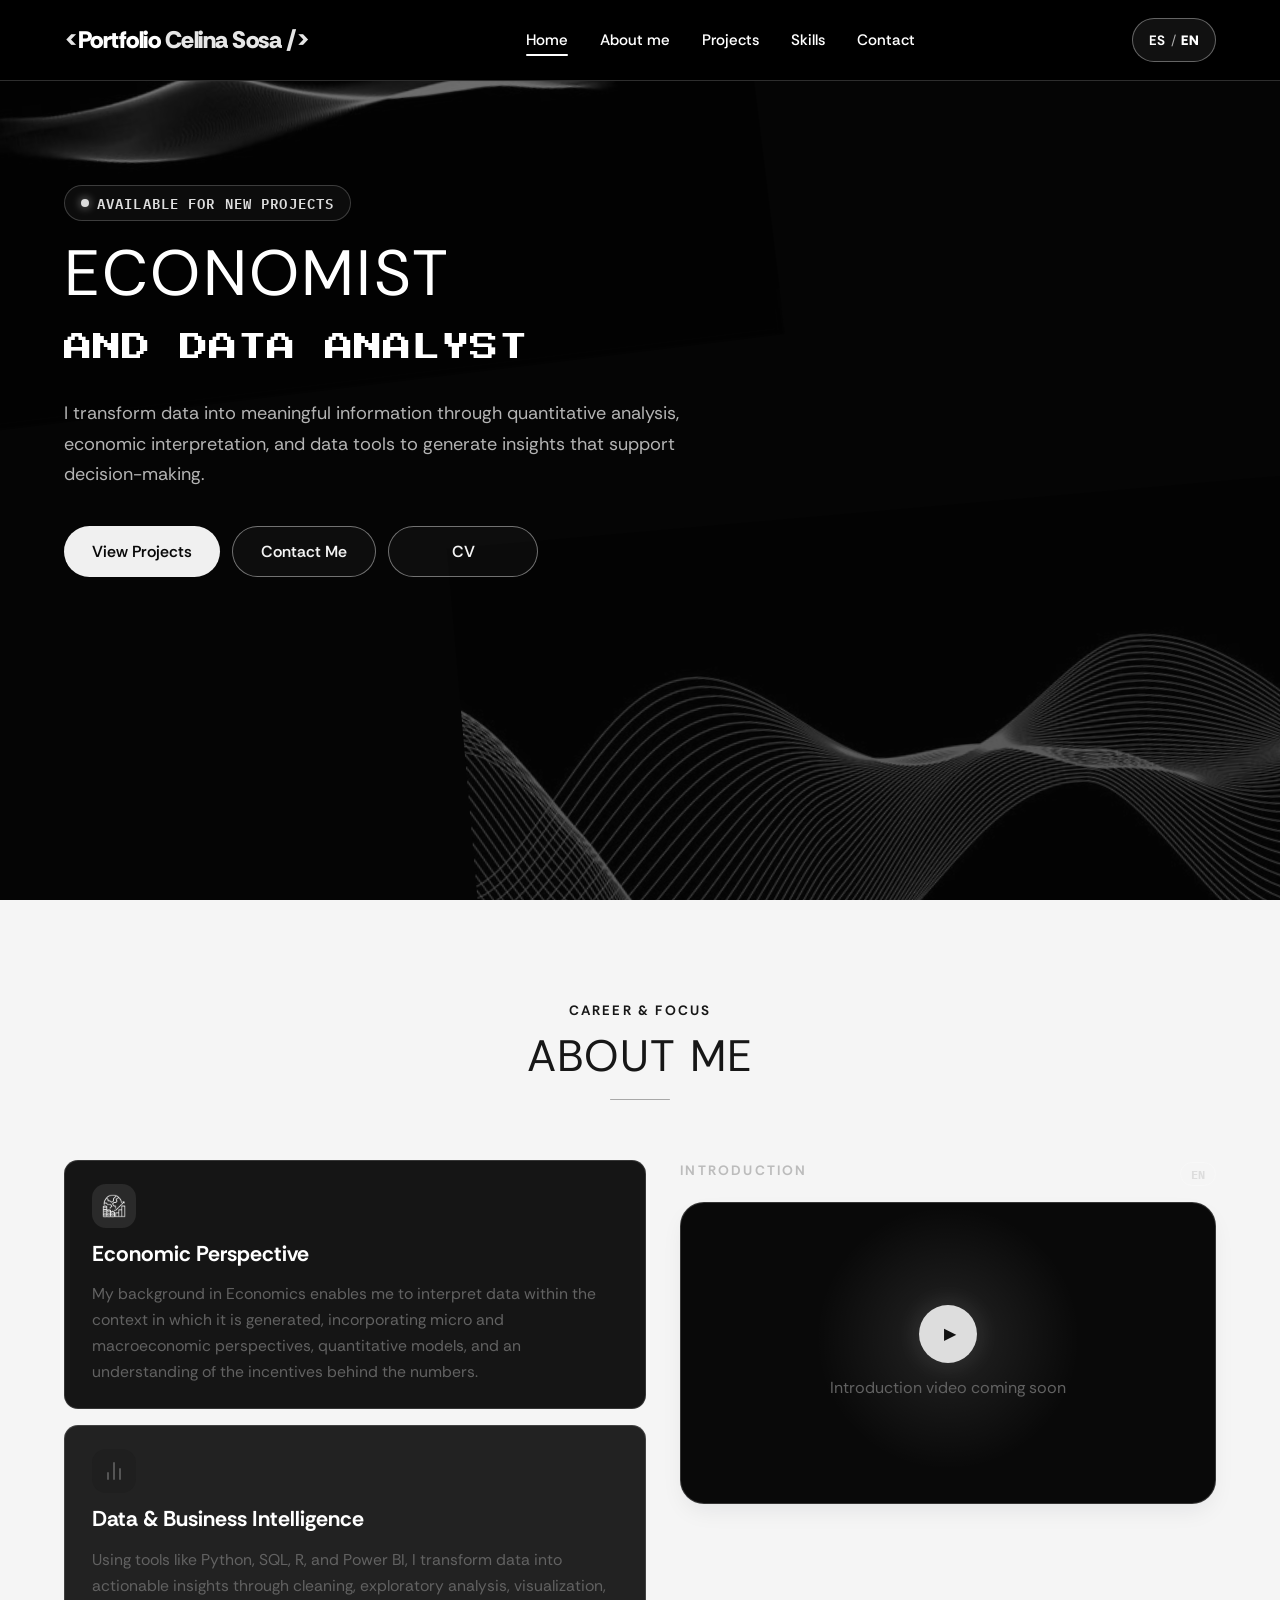
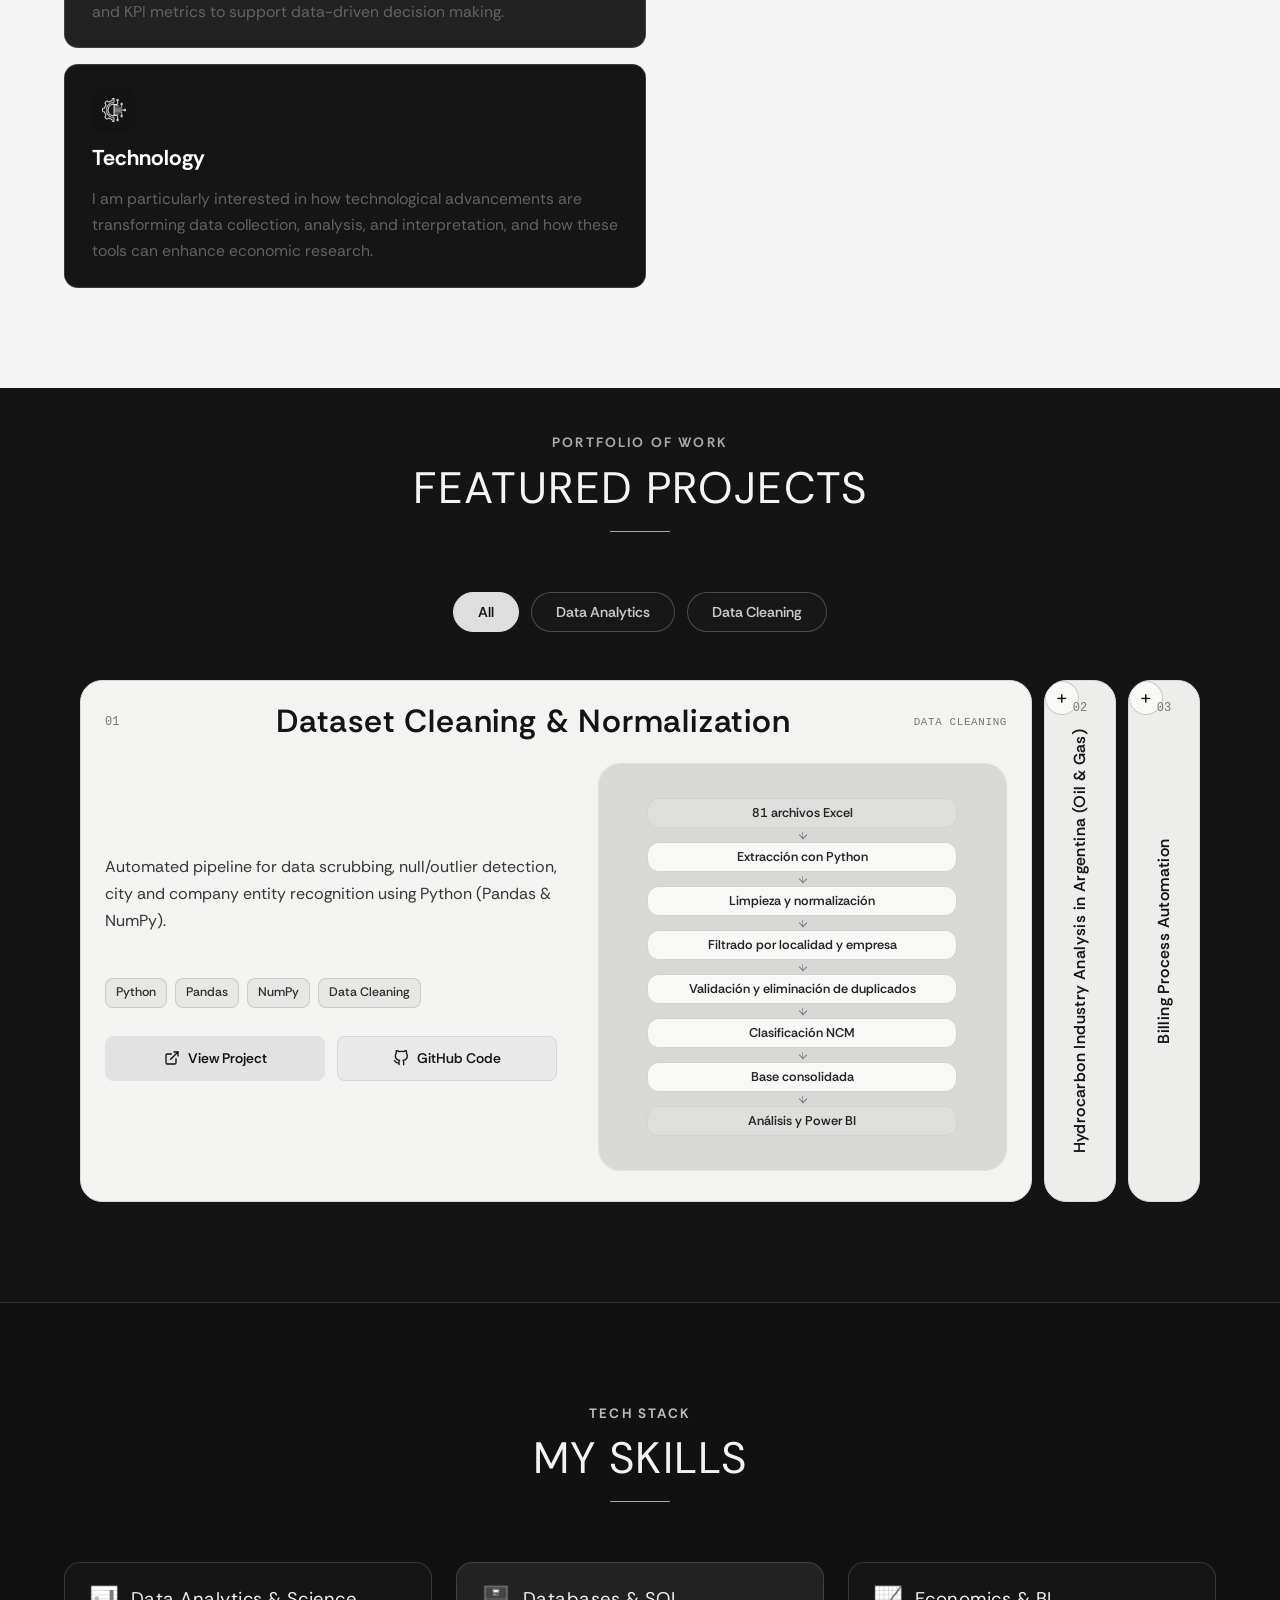
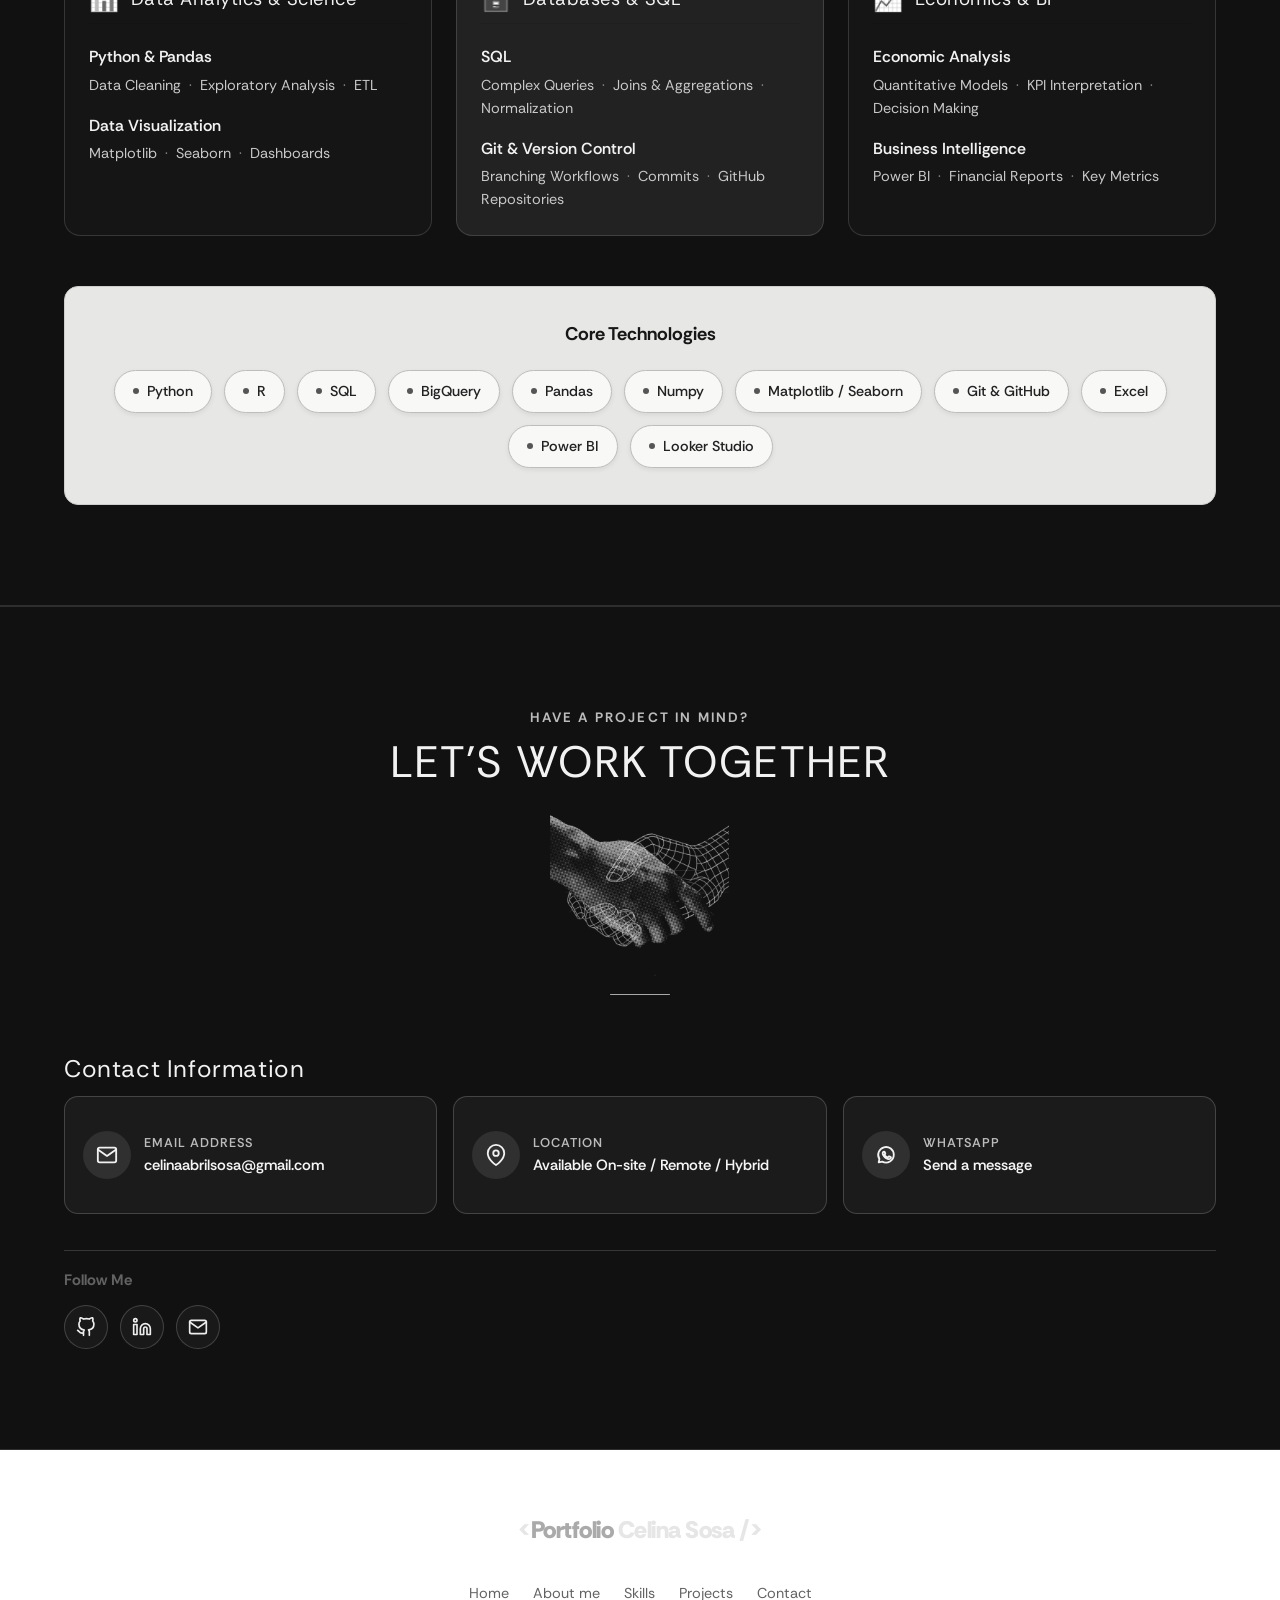
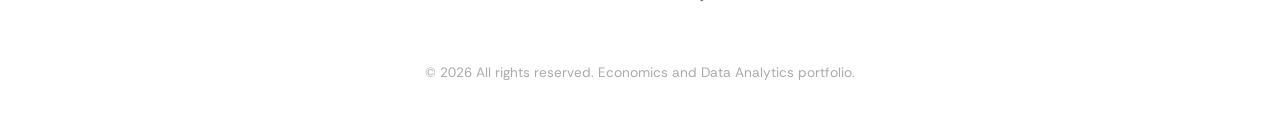
==== commit 41987d25: "New features" ====
--- a/index.html
+++ b/index.html
@@ -468,7 +468,11 @@
       <div class="container">
         <div class="section-header text-center">
           <span class="section-subtitle" data-i18n="contact_subtitle">¿Tienes un proyecto en mente?</span>
-          <h2 class="section-title" data-i18n="contact_title">Hablemos y Hagámoslo Realidad</h2>
+          <div class="contact-title-row">
+            <h2 class="section-title" data-i18n="contact_title">Trabajemos Juntos</h2>
+            <video class="contact-handshake" src="assets/trabajemos-juntos.mp4" poster="assets/manos%202.png"
+              autoplay muted loop playsinline preload="metadata" aria-hidden="true"></video>
+          </div>
           <div class="title-underline"></div>
         </div>
 
@@ -476,11 +480,6 @@
           <!-- Información de contacto -->
           <div class="contact-info-wrapper">
             <h3 class="contact-subtitle" data-i18n="contact_info_subtitle">Información de Contacto</h3>
-            <p class="contact-text" data-i18n="contact_info_text">
-              Estoy abierto a oportunidades laborales, proyectos freelance o colaboraciones de
-              ciencia/análisis de datos.
-            </p>
-
             <div class="contact-cards">
               <a href="mailto:celinaabrilsosa@gmail.com" class="contact-card glass-card">
                 <div class="contact-icon">
@@ -511,19 +510,21 @@
                 </div>
               </div>
 
-              <div class="contact-card glass-card">
-                <div class="contact-icon icon-purple">
+              <a href="https://wa.me/5493434571963" target="_blank" rel="noopener noreferrer"
+                class="contact-card glass-card" aria-label="WhatsApp">
+                <div class="contact-icon icon-emerald">
                   <svg xmlns="http://www.w3.org/2000/svg" width="22" height="22" viewBox="0 0 24 24" fill="none"
-                    stroke="currentColor" stroke-width="2" stroke-linecap="round" stroke-linejoin="round">
-                    <circle cx="12" cy="12" r="10"></circle>
-                    <polyline points="12 6 12 12 16 14"></polyline>
+                    stroke="currentColor" stroke-width="2" stroke-linecap="round" stroke-linejoin="round" aria-hidden="true">
+                    <path d="M20.5 11.8a8.5 8.5 0 0 1-12.6 7.4L4 20l.8-3.7a8.5 8.5 0 1 1 15.7-4.5Z"></path>
+                    <path d="M9 8.8c.2-.4.4-.5.7-.5h.4c.2 0 .3.1.4.3l.7 1.7c.1.2.1.4-.1.6l-.5.5c-.2.2-.2.3-.1.6.3.5.8 1.1 1.4 1.6.6.5 1.3.9 1.8 1 .2.1.4 0 .6-.2l.6-.8c.2-.2.3-.2.6-.1l1.6.8c.2.1.3.2.3.4-.1.5-.4 1-.8 1.3-.4.4-.9.5-1.5.5-.5 0-1.1-.2-1.8-.5-.8-.3-1.6-.8-2.5-1.6-.8-.7-1.4-1.5-1.8-2.3-.4-.7-.6-1.4-.6-2 0-.5.2-1 .6-1.3Z"></path>
                   </svg>
                 </div>
                 <div class="contact-details">
-                  <span class="contact-label" data-i18n="contact_avail_label">Disponibilidad</span>
-                  <span class="contact-value" data-i18n="contact_avail_val">Respuesta en &lt; 24 Horas</span>
+                  <span class="contact-label" data-i18n="contact_whatsapp_label">WhatsApp</span>
+                  <span class="contact-value" data-i18n="contact_whatsapp_cta">Enviar mensaje</span>
                 </div>
-              </div>
+              </a>
+
             </div>
 
             <div class="social-links-wrapper">
--- a/style.css
+++ b/style.css
@@ -2526,6 +2526,7 @@
   line-height:1;
 }
 #projects .project-card[open] .project-summary::after { content:'−'; }
+#projects .project-card:not([open]) > .project-expanded { display:none; }
 #projects .project-expanded {
   display:grid;
   grid-template-columns:minmax(0,1fr) minmax(0,.95fr);
@@ -2691,14 +2692,26 @@
 #projects .project-cover-image,
 #projects .project-cover-fallback { object-fit:cover; }
 
-@media (max-width:900px) {
+@media (max-width:1100px) {
   #projects .projects-grid { flex-direction:column; min-height:0; }
   #projects .project-card,
   #projects .project-card:last-child {
     flex:0 0 auto;
     min-width:0;
     min-height:0;
+    height:auto;
+    overflow:visible;
     border-radius:16px;
+  }
+  #projects .project-card[open] {
+    flex:0 0 auto;
+    width:100%;
+    max-width:920px;
+    margin-inline:auto;
+    border:1px solid #d0d0ce;
+    border-radius:16px;
+    color:#171717;
+    background:#f1f1f0;
   }
   #projects .project-summary {
     display:grid;
@@ -2707,6 +2720,7 @@
     height:auto;
     min-height:82px;
     padding:16px 18px;
+    scroll-margin-top:88px;
   }
   #projects .project-number,
   #projects .project-summary .project-title { position:static; width:auto; max-width:none; transform:none; }
@@ -2720,12 +2734,15 @@
   #projects .project-card[open] .project-summary-category { grid-column:2; grid-row:2; }
   #projects .project-summary::after { grid-column:3; grid-row:1 / span 2; }
   #projects .project-expanded {
+    display:grid;
+    width:100%;
     min-height:0;
     grid-template-columns:1fr;
     gap:24px;
     padding:12px 18px 24px;
-  }
-  #projects .project-content { grid-column:1; grid-row:1; }
+    background:#f1f1f0;
+  }
+  #projects .project-content { grid-column:1; grid-row:1; min-width:0; }
   #projects .project-image-container {
     grid-column:1;
     grid-row:2;
@@ -2737,7 +2754,7 @@
 }
 
 /* Keep the project showcase compact on large desktop viewports. */
-@media (min-width:901px) {
+@media (min-width:1101px) {
   #projects .projects-grid {
     width:100%;
     max-width:1120px;
@@ -3070,6 +3087,21 @@
 #contact .contact-value { color:#f5f5f5; }
 #contact .contact-icon { color:#f2f2f2; background:#303030; }
 #contact .contact-text { color:#bcbcbc; }
+.contact-title-row { display:flex; flex-direction:column; align-items:center; justify-content:center; gap:10px; }
+.contact-title-row .section-title { margin:0; }
+.contact-handshake {
+  width:clamp(145px,14vw,180px);
+  height:clamp(145px,14vw,180px);
+  flex:0 0 auto;
+  border:0;
+  object-fit:cover;
+  mix-blend-mode:screen;
+}
+@media (max-width:600px) {
+  .contact-title-row { gap:8px; }
+  .contact-title-row .section-title { font-size:clamp(1.25rem,6vw,2rem); }
+  .contact-handshake { width:120px; height:120px; }
+}
 
 /* Billing automation cover and case study, matched to the portfolio's grayscale cards. */
 #projects .billing-cover {
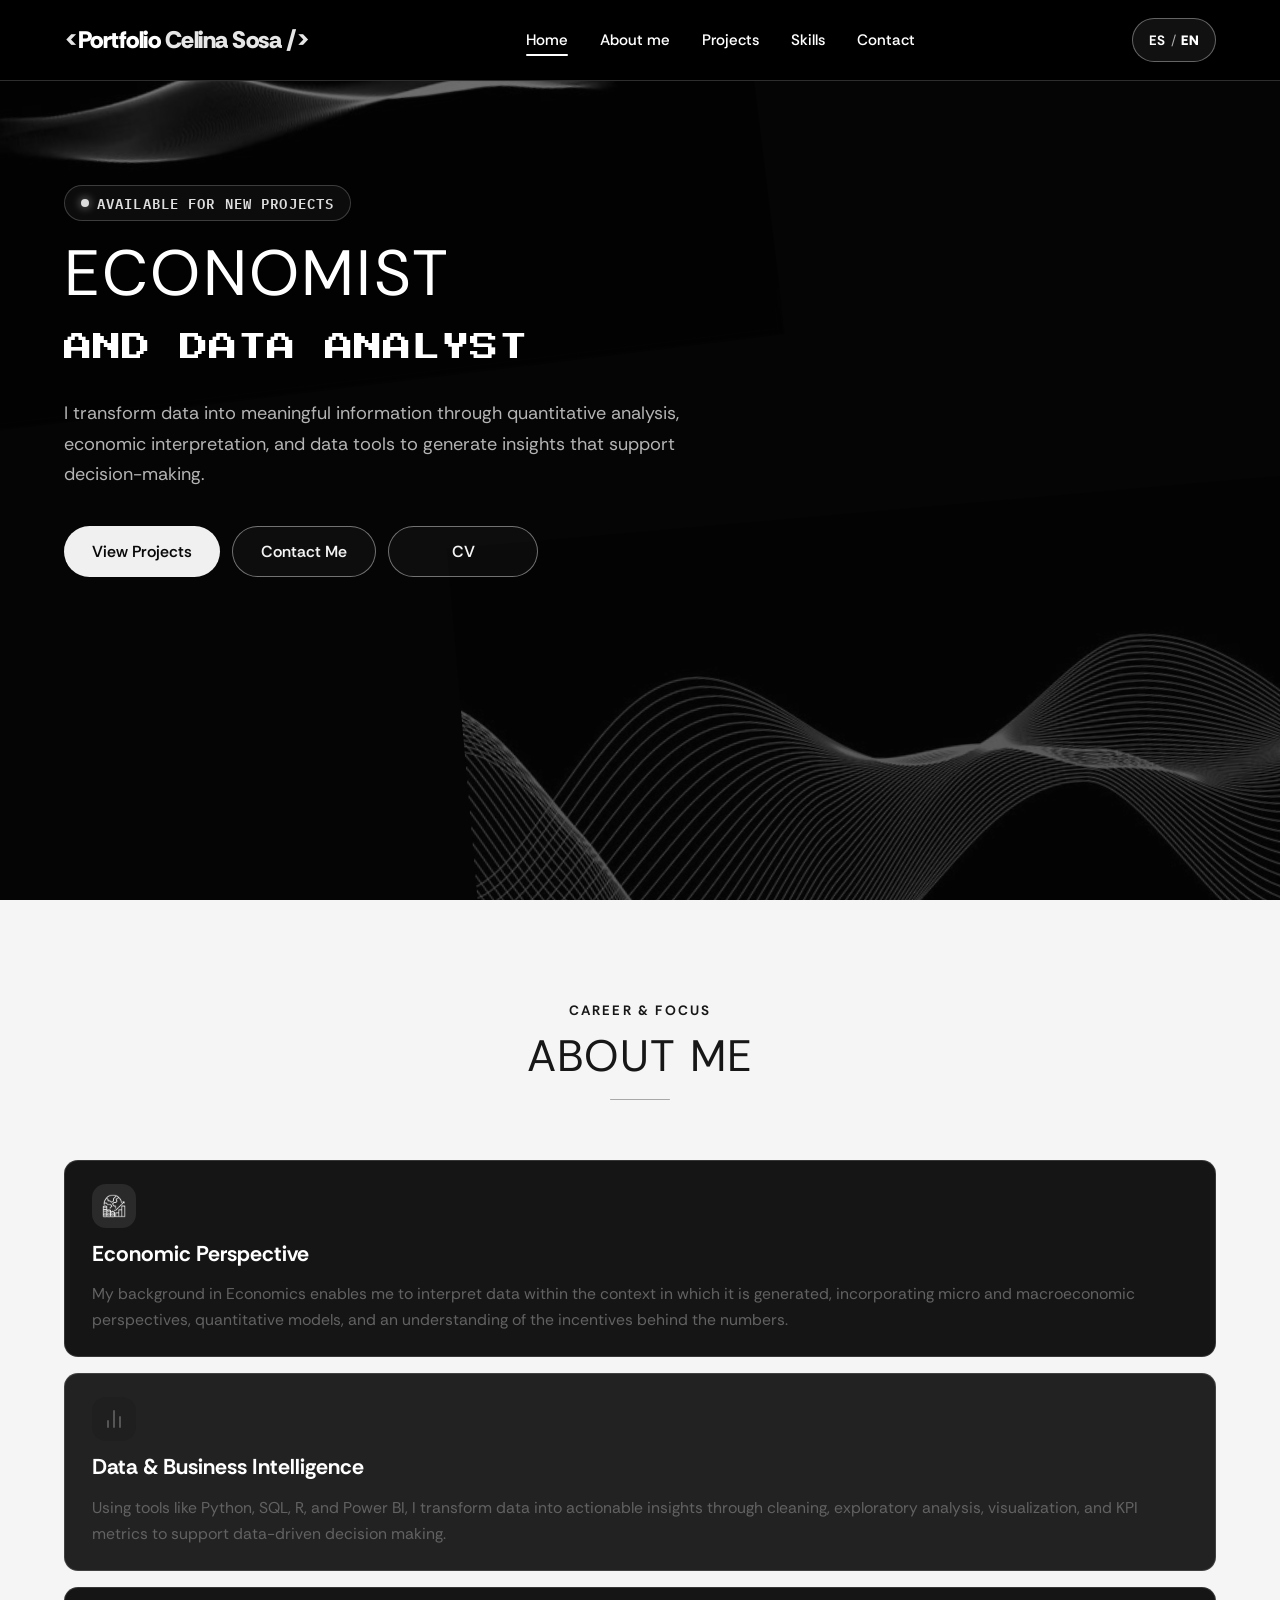
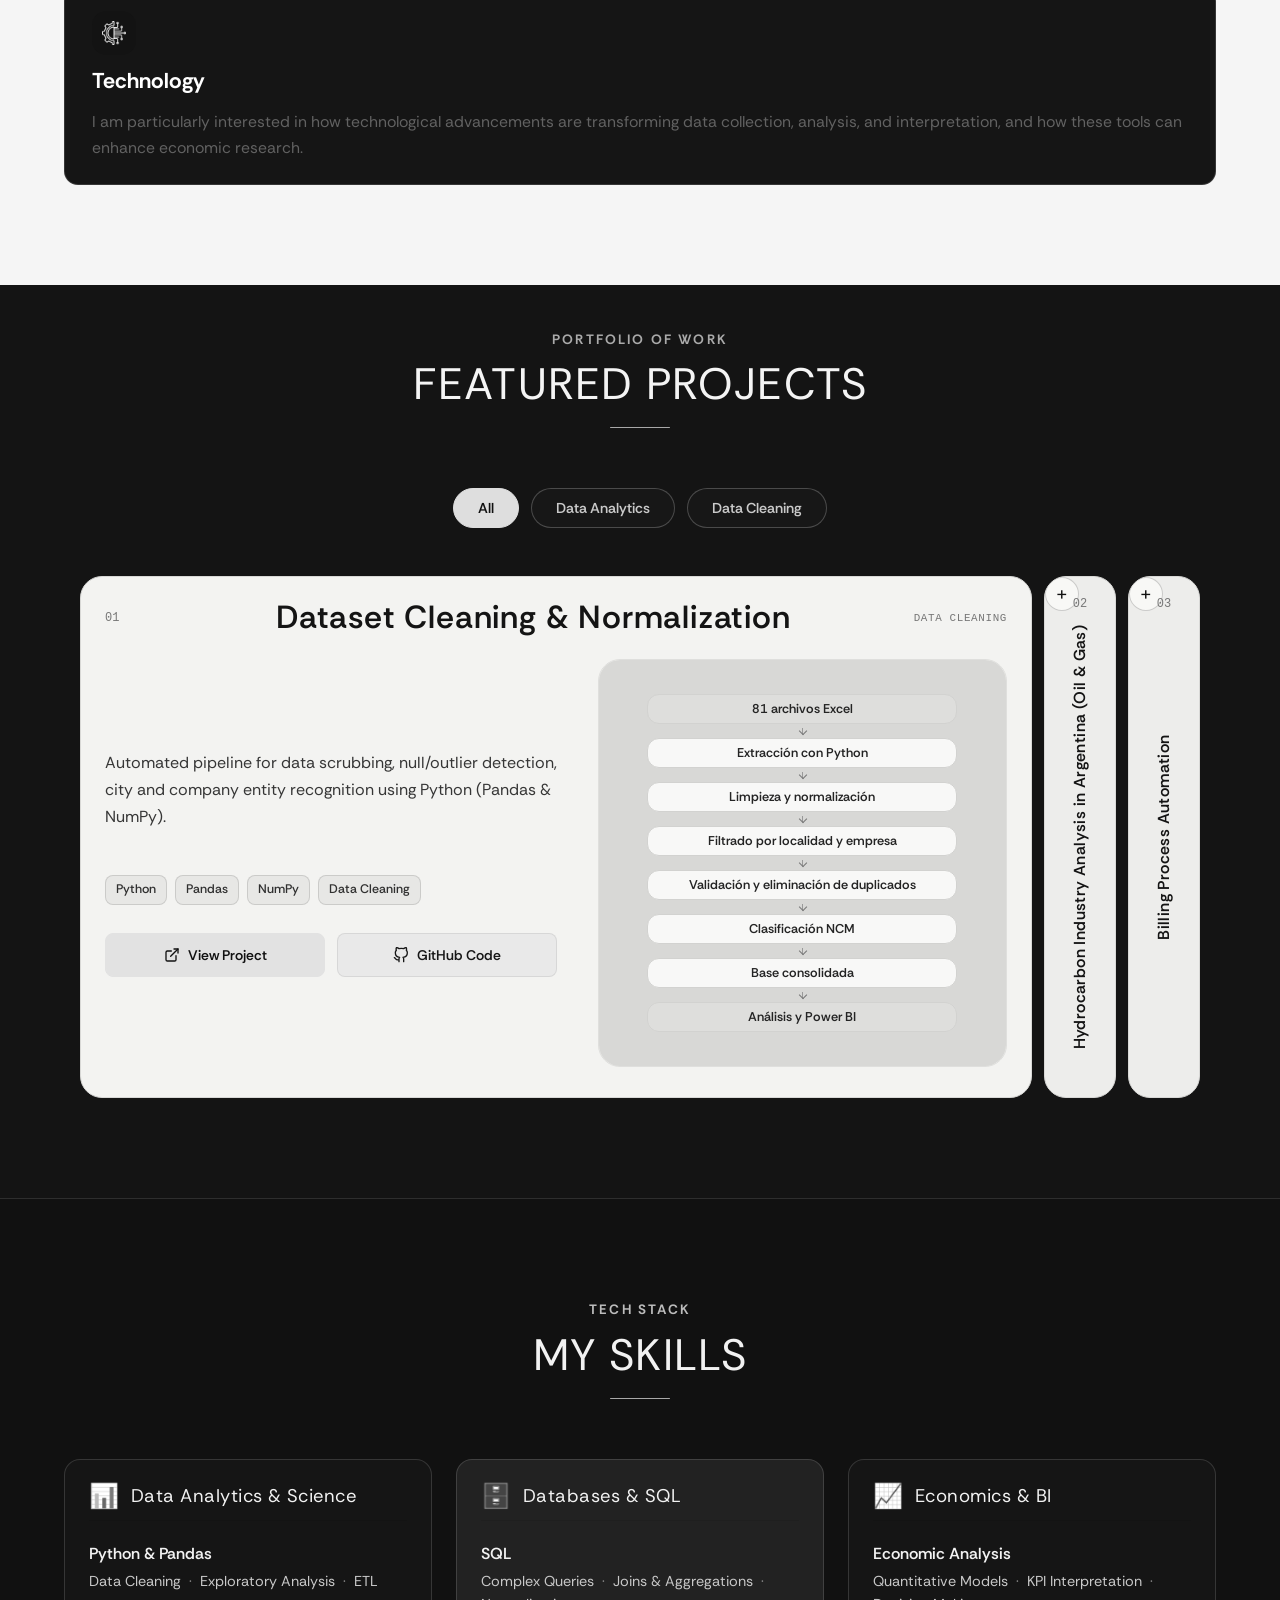
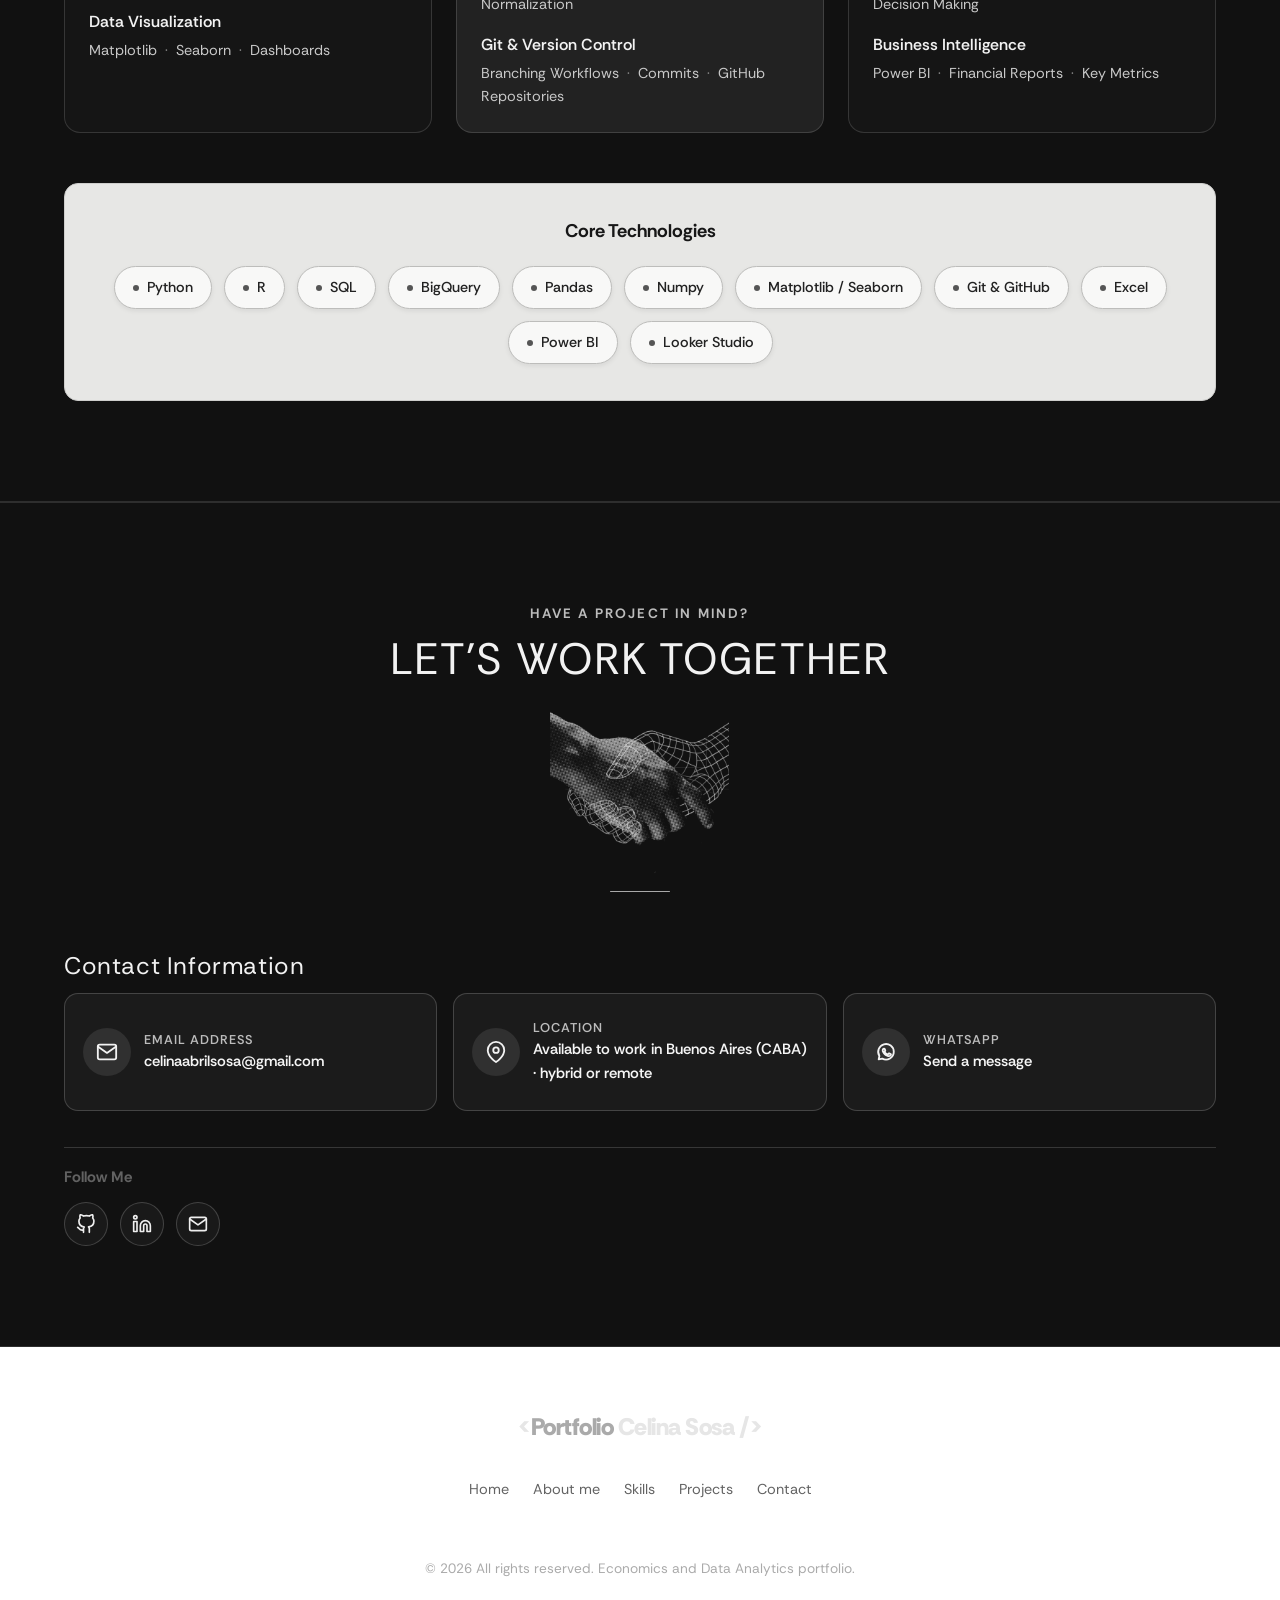
==== commit 885bdff7: "Update location" ====
--- a/index.html
+++ b/index.html
@@ -110,7 +110,7 @@
           <div class="title-underline"></div>
         </div>
 
-        <div class="about-layout">
+        <div class="about-layout about-video-hidden">
           <div class="about-copy">
             <div class="about-card glass-card">
               <div class="about-icon">
@@ -152,7 +152,7 @@
               </p>
             </div>
           </div>
-          <div class="about-video-column">
+          <div class="about-video-column" hidden>
             <div class="video-heading"><span class="section-subtitle" data-i18n="video_label">Presentación</span><span
                 class="video-language" id="video-language">ES</span></div>
             <div class="video-frame" id="video-frame">
@@ -505,8 +505,7 @@
                 </div>
                 <div class="contact-details">
                   <span class="contact-label" data-i18n="contact_location_label">Ubicación</span>
-                  <span class="contact-value" data-i18n="contact_location_val">Disponible Presencial / Remoto /
-                    Híbrido</span>
+                  <span class="contact-value" data-i18n="contact_location_val">Disponible para trabajar en CABA · híbrido o remoto</span>
                 </div>
               </div>
 
--- a/style.css
+++ b/style.css
@@ -2062,6 +2062,8 @@
 .welcome-bubble { position: absolute; z-index: 2; top: 13%; right: -12%; max-width: 255px; padding: 14px 18px; border: 1px solid rgba(139, 213, 255, .45); border-radius: 18px 18px 4px 18px; background: rgba(5, 24, 49, .9); color: #f4fbff; box-shadow: 0 12px 40px rgba(0,0,0,.25), 0 0 26px rgba(50,160,255,.18); font-weight: 600; }
 .welcome-bubble::after { content: ''; position: absolute; right: 18px; bottom: -8px; width: 14px; height: 14px; background: inherit; border-right: 1px solid rgba(139,213,255,.45); border-bottom: 1px solid rgba(139,213,255,.45); transform: rotate(45deg); }
 .about-layout { display: grid; grid-template-columns: 1fr .92fr; gap: 34px; align-items: stretch; }
+.about-layout.about-video-hidden { grid-template-columns:1fr; }
+.about-video-column[hidden] { display:none !important; }
 .about-copy { display: grid; grid-template-columns: 1fr; gap: 16px; }
 .about-copy .about-card { padding: 23px 27px; }
 .about-copy .about-icon { width: 44px; height: 44px; margin-bottom: 14px; }
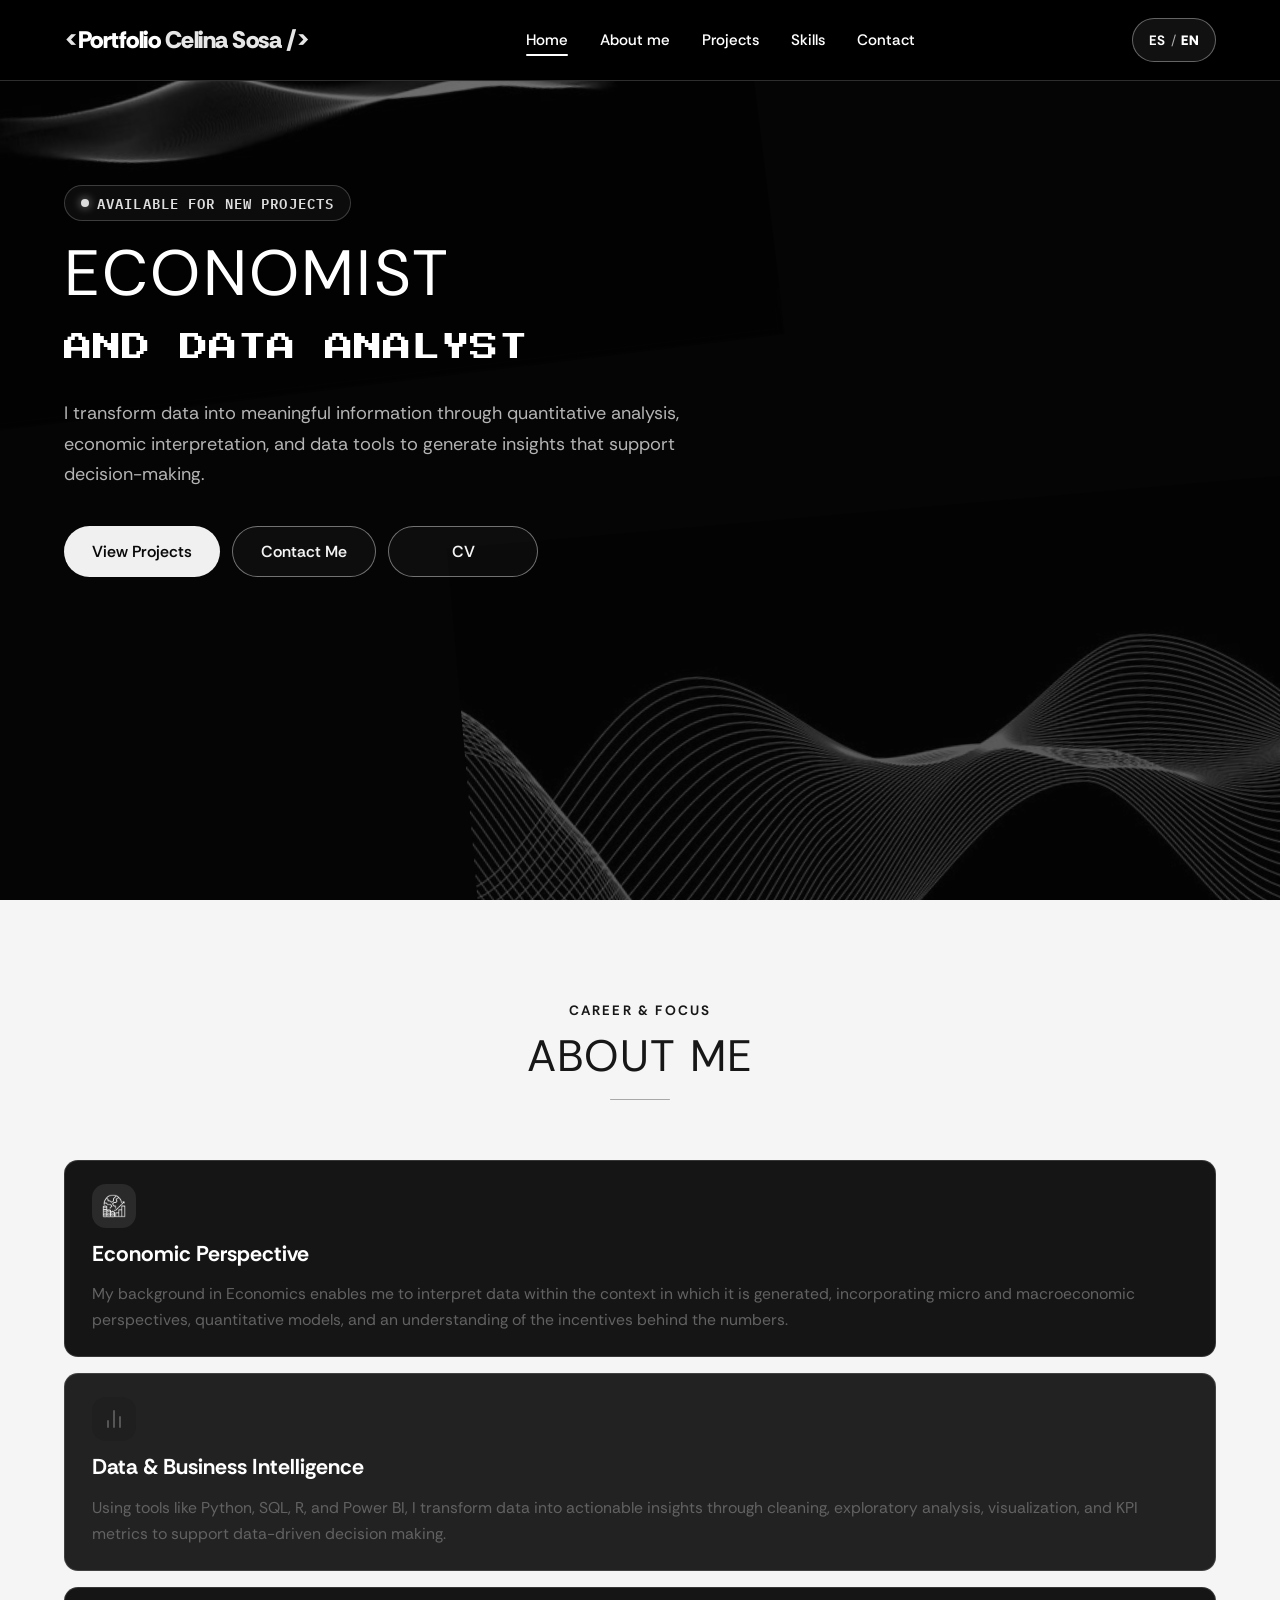
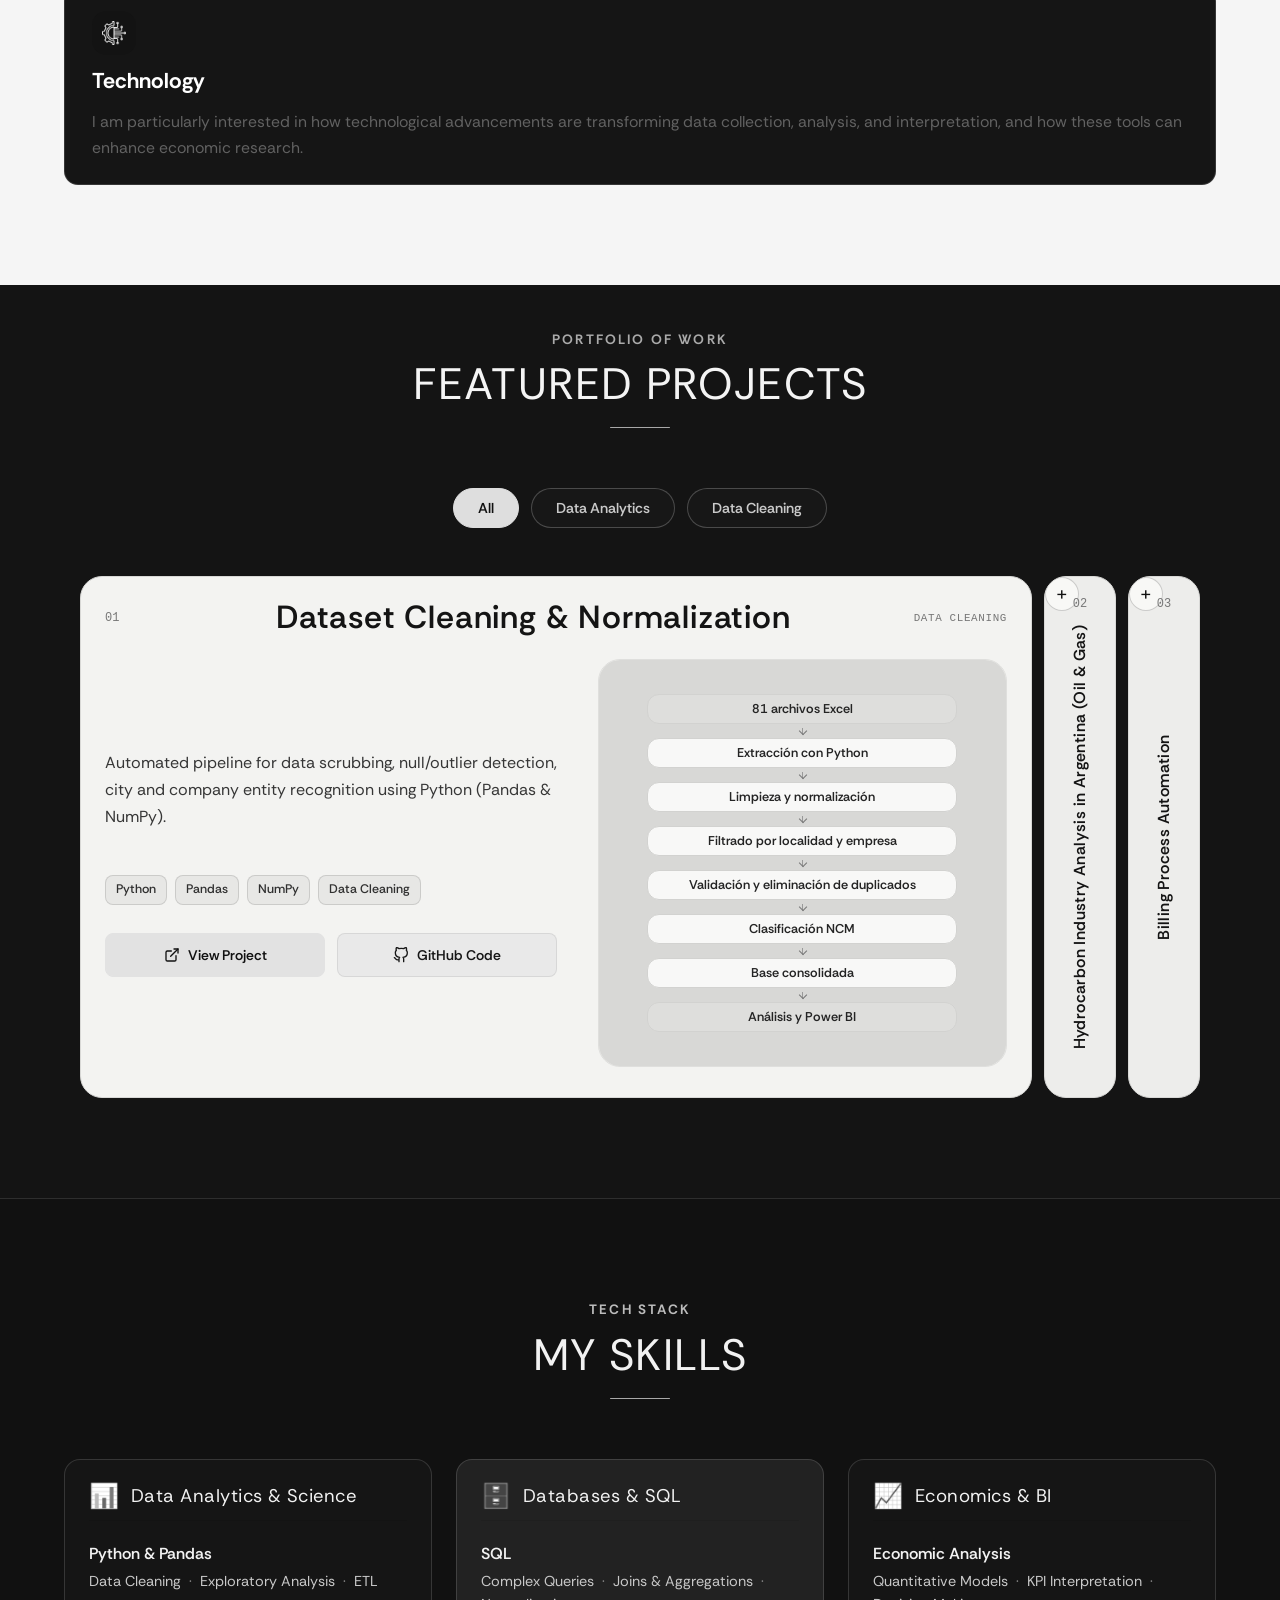
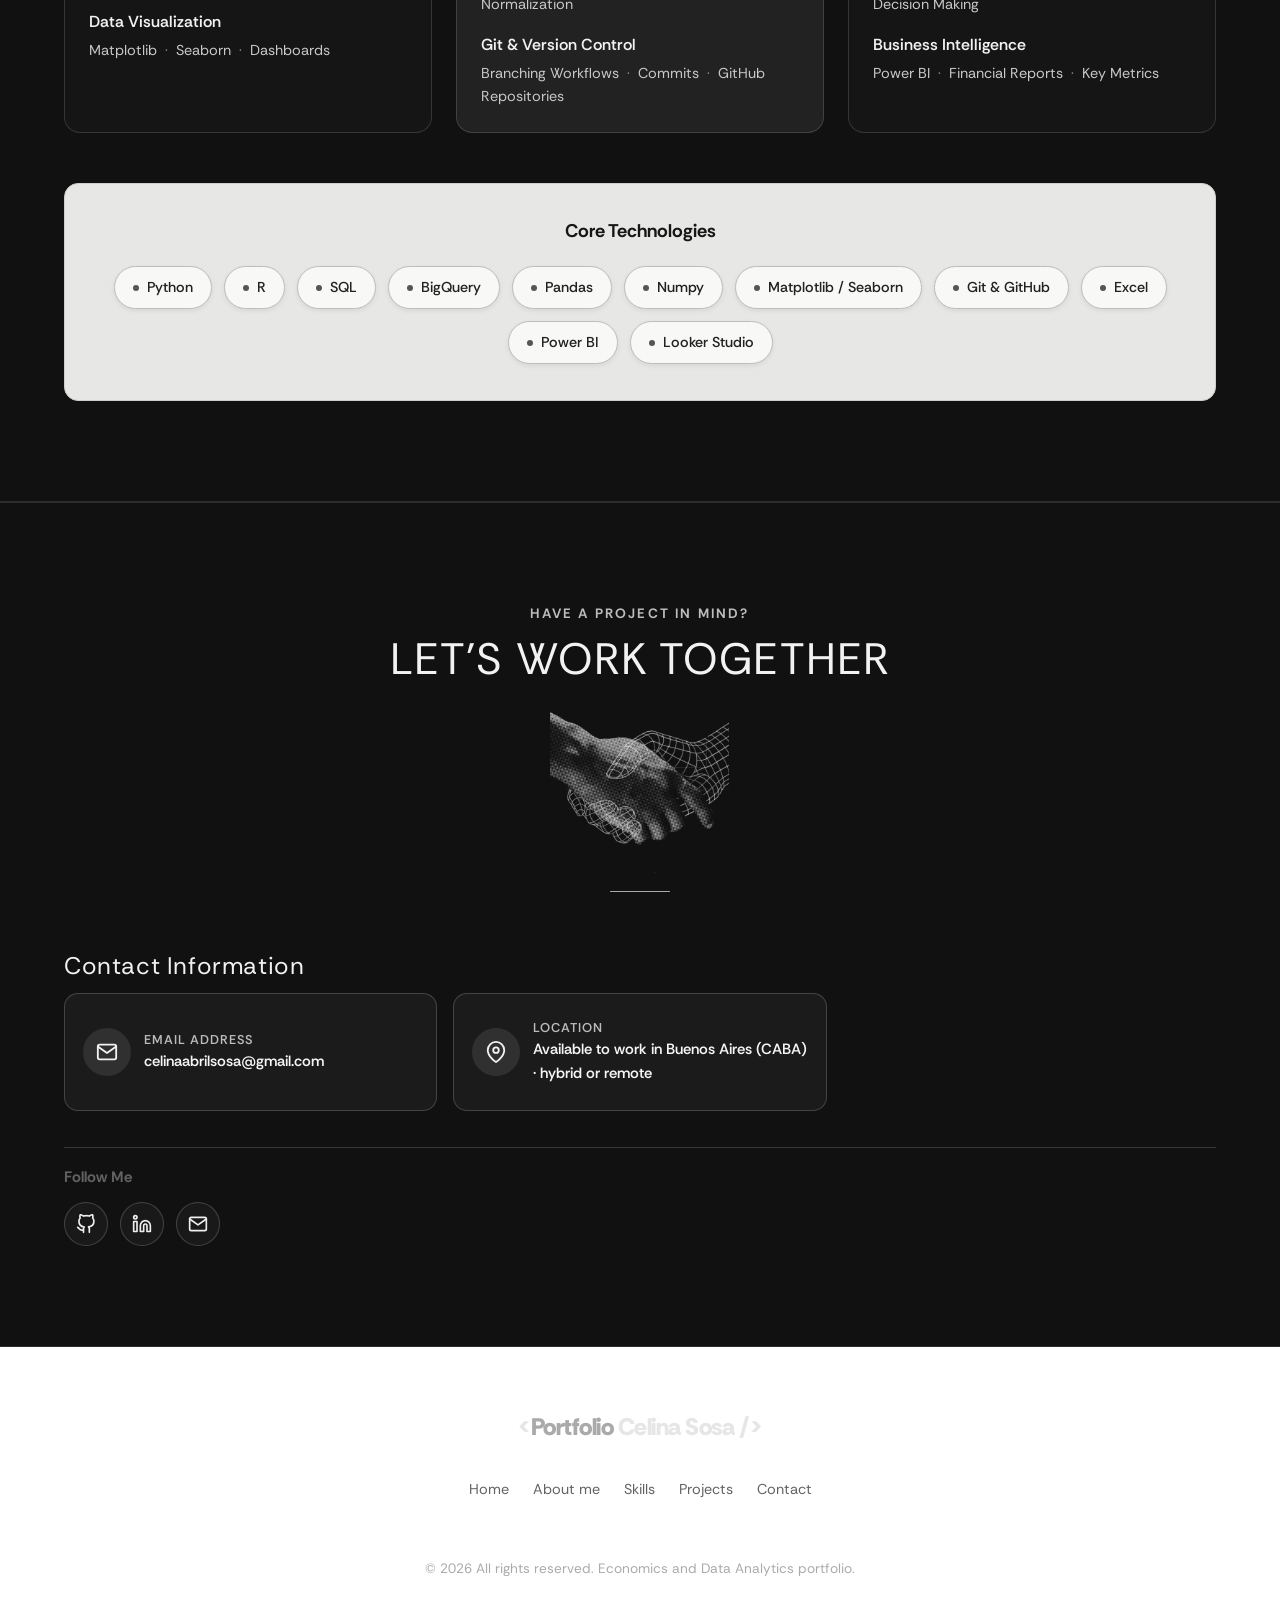
==== commit 5d56a1c0: "Update personal information" ====
--- a/index.html
+++ b/index.html
@@ -508,21 +508,6 @@
                   <span class="contact-value" data-i18n="contact_location_val">Disponible para trabajar en CABA · híbrido o remoto</span>
                 </div>
               </div>
-
-              <a href="https://wa.me/5493434571963" target="_blank" rel="noopener noreferrer"
-                class="contact-card glass-card" aria-label="WhatsApp">
-                <div class="contact-icon icon-emerald">
-                  <svg xmlns="http://www.w3.org/2000/svg" width="22" height="22" viewBox="0 0 24 24" fill="none"
-                    stroke="currentColor" stroke-width="2" stroke-linecap="round" stroke-linejoin="round" aria-hidden="true">
-                    <path d="M20.5 11.8a8.5 8.5 0 0 1-12.6 7.4L4 20l.8-3.7a8.5 8.5 0 1 1 15.7-4.5Z"></path>
-                    <path d="M9 8.8c.2-.4.4-.5.7-.5h.4c.2 0 .3.1.4.3l.7 1.7c.1.2.1.4-.1.6l-.5.5c-.2.2-.2.3-.1.6.3.5.8 1.1 1.4 1.6.6.5 1.3.9 1.8 1 .2.1.4 0 .6-.2l.6-.8c.2-.2.3-.2.6-.1l1.6.8c.2.1.3.2.3.4-.1.5-.4 1-.8 1.3-.4.4-.9.5-1.5.5-.5 0-1.1-.2-1.8-.5-.8-.3-1.6-.8-2.5-1.6-.8-.7-1.4-1.5-1.8-2.3-.4-.7-.6-1.4-.6-2 0-.5.2-1 .6-1.3Z"></path>
-                  </svg>
-                </div>
-                <div class="contact-details">
-                  <span class="contact-label" data-i18n="contact_whatsapp_label">WhatsApp</span>
-                  <span class="contact-value" data-i18n="contact_whatsapp_cta">Enviar mensaje</span>
-                </div>
-              </a>
 
             </div>
 
